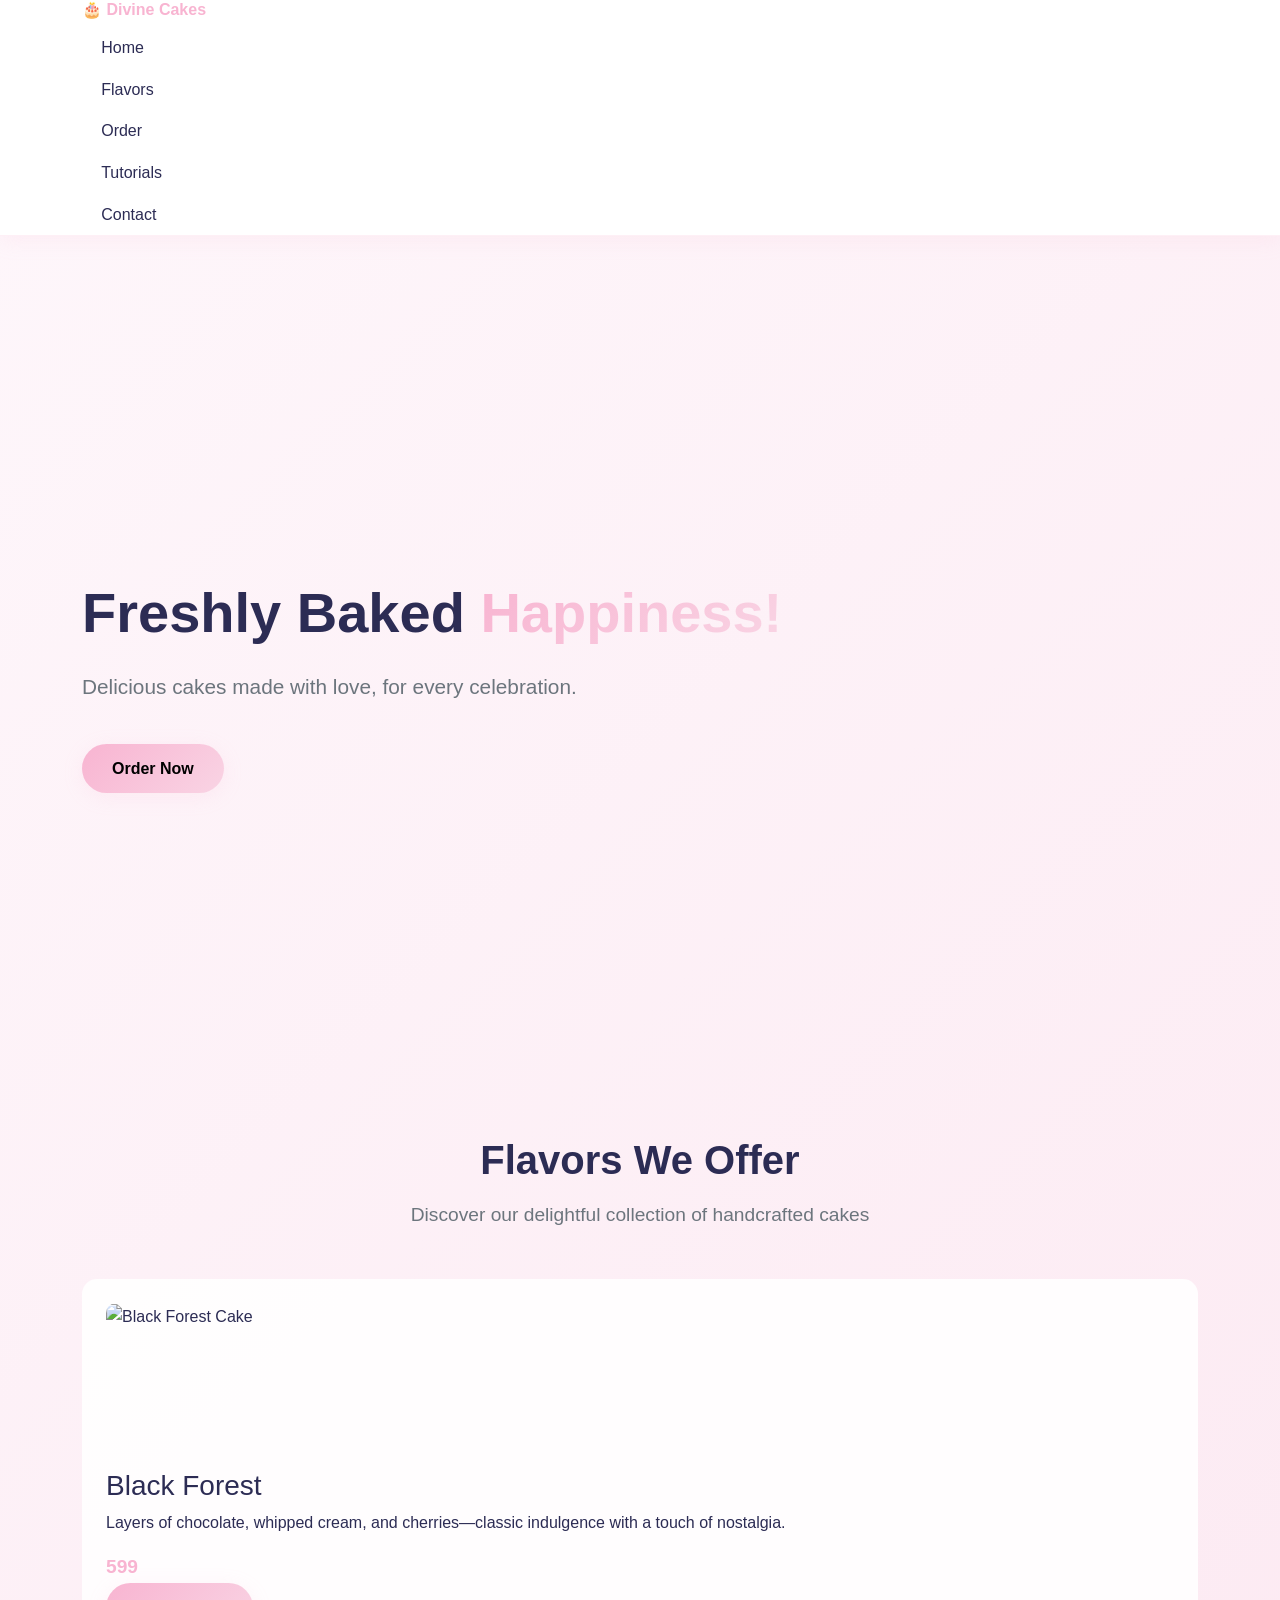
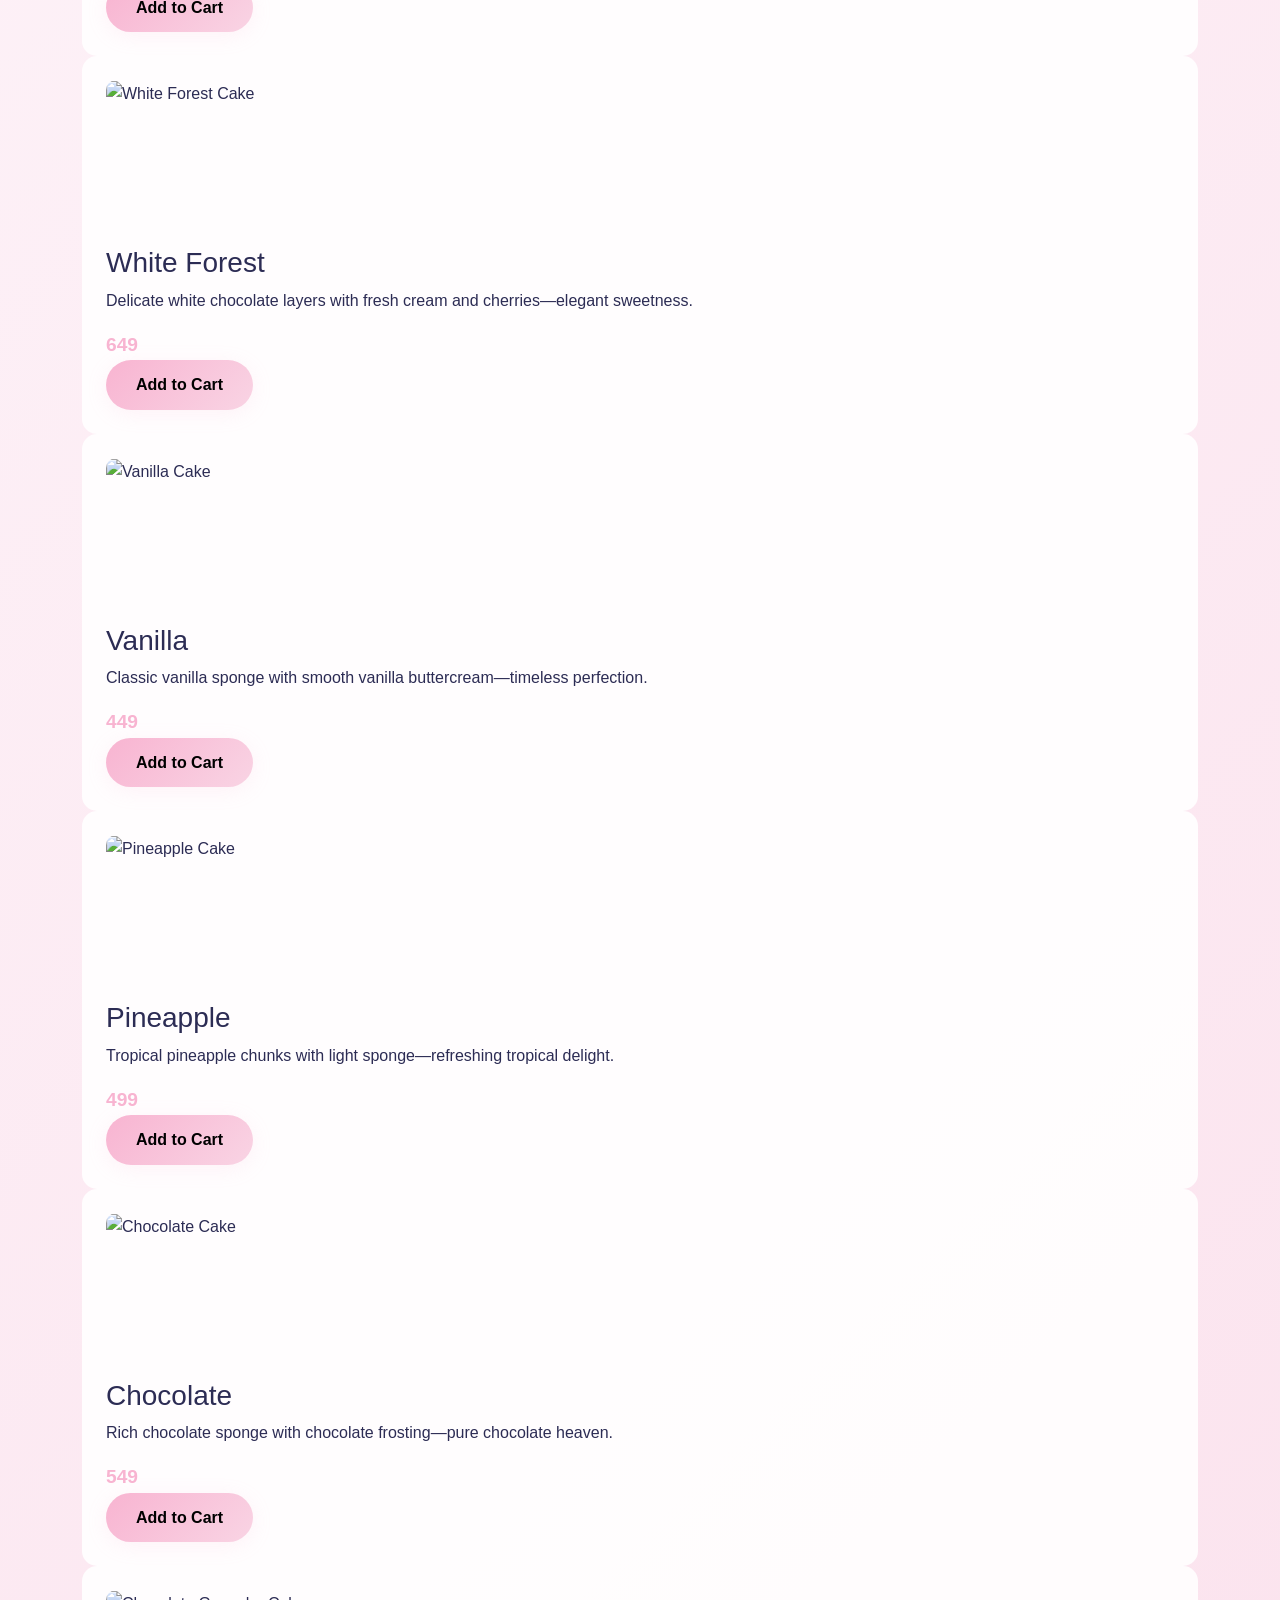
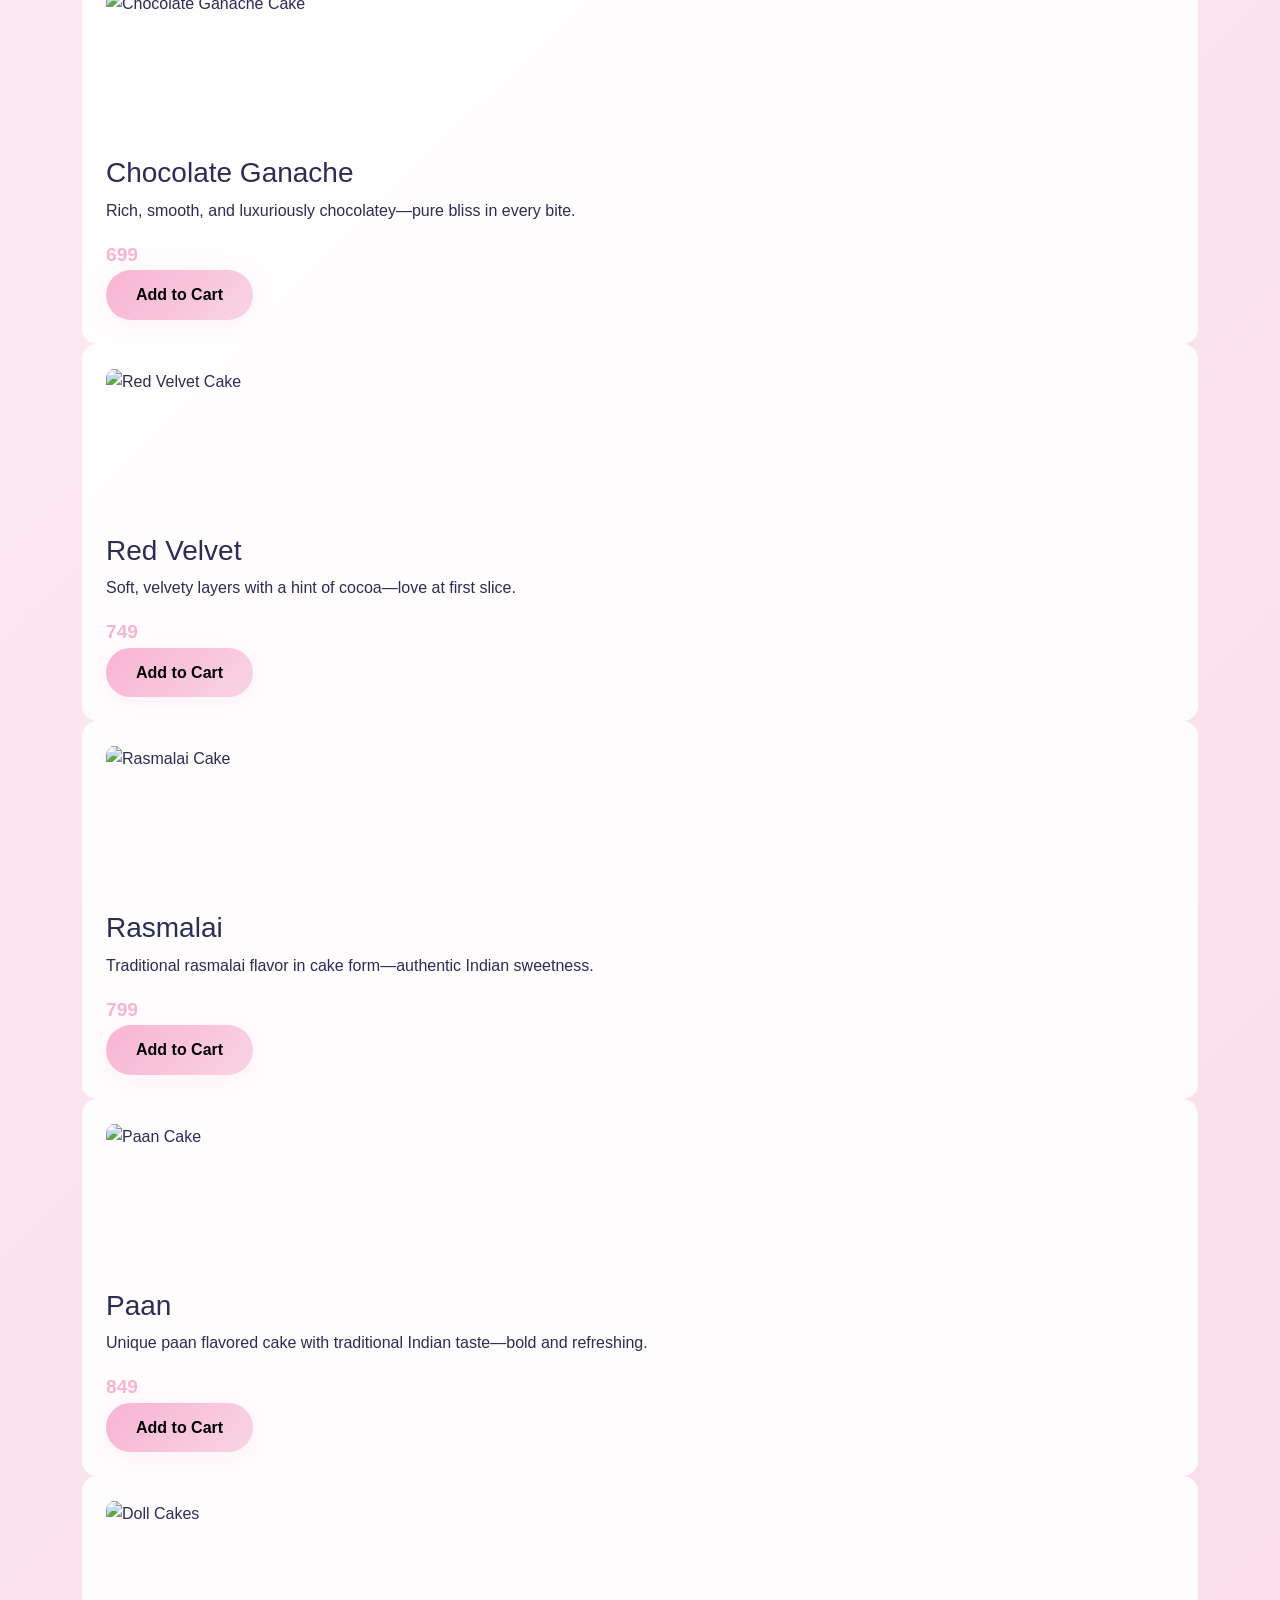
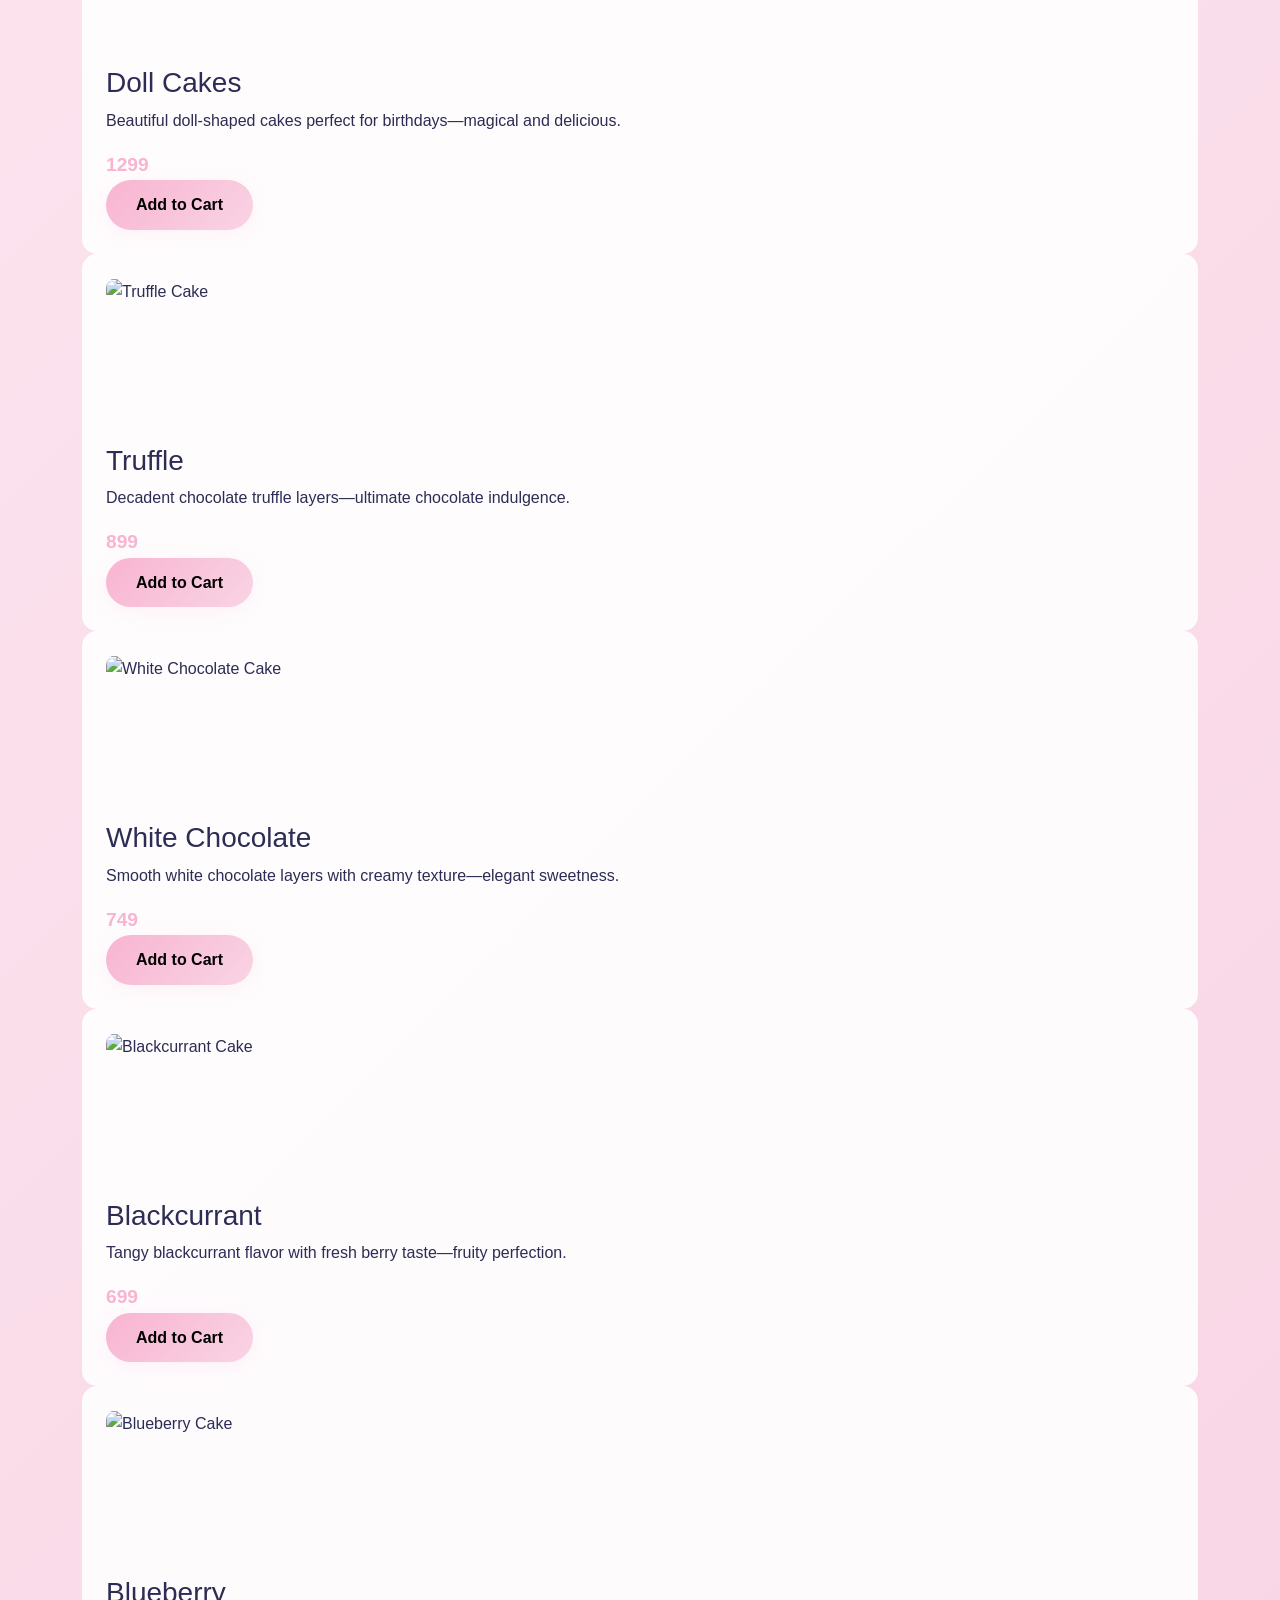
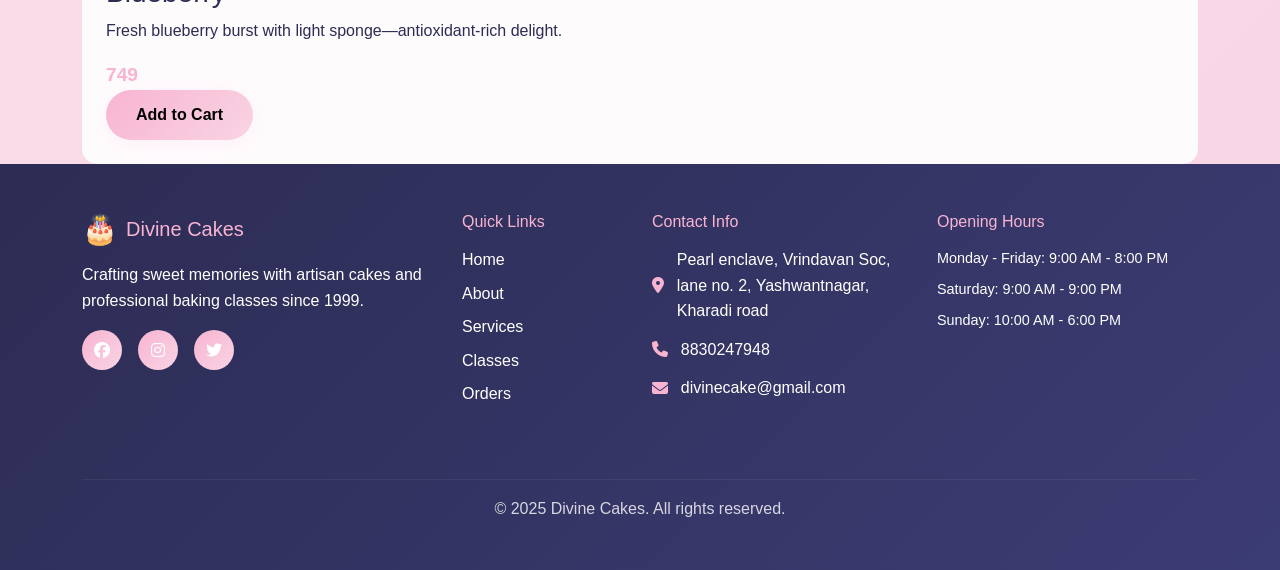
==== booking.html @ 2eee1aa5 "Update booking.html" ====
<!DOCTYPE html>
<html lang="en">
<head>
  <meta charset="UTF-8">
  <meta name="viewport" content="width=device-width, initial-scale=1.0">
   <!-- Bootstrap CSS -->
    <link href="https://cdn.jsdelivr.net/npm/bootstrap@5.3.2/dist/css/bootstrap.min.css" rel="stylesheet">
    <!-- Font Awesome -->
    <link rel="stylesheet" href="https://cdnjs.cloudflare.com/ajax/libs/font-awesome/6.4.0/css/all.min.css">
    <!-- Custom CSS -->
    <link rel="stylesheet" href="assets/css/custom.css">
  <title>Divine Cakes - Book Now</title>
  <link rel="stylesheet" href="assets/css/custom.css">
  <link rel="stylesheet2" href="assets/css/orders.css">
</head>
<body>
 

  <!-- Header -->
  <header class="glass-nav">
    <div class="container">
      <div class="nav-wrapper">
        <h1 class="navbar-brand">🎂 Divine Cakes</h1>
        <nav class="nav-menu">
          <a href="#home" class="nav-link">Home</a>
          <a href="#flavors" class="nav-link">Flavors</a>
          <a href="#order" class="nav-link">Order</a>
          <a href="#tutorials" class="nav-link">Tutorials</a>
          <a href="#contact" class="nav-link">Contact</a>
        </nav>
      </div>
    </div>
  </header>

  <!-- Hero / Banner -->
  <section id="home" class="hero-section">
    <div class="container">
      <div class="hero-content">
        <h2 class="hero-title">Freshly Baked <span class="gradient-text">Happiness!</span></h2>
        <p class="hero-subtitle">Delicious cakes made with love, for every celebration.</p>
        <div class="hero-buttons">
          <button class="btn-primary">Order Now</button>
        </div>
      </div>
    </div>
  </section>
<!-- Flavors Section -->
  <section id="flavors" class="flavors-section">
    <div class="container">
      <h2 class="section-title">Flavors We Offer</h2>
      <p class="section-subtitle">Discover our delightful collection of handcrafted cakes</p>
      
      <div class="cake-scroll-container">
        <div class="cake-carousel-wrapper">
          
          <div class="cake-item" data-cake-id="1">
            <div class="cake-image">
              <img src="https://images.unsplash.com/photo-1578985545062-69928b1d9587?w=400&h=300&fit=crop" alt="Black Forest Cake" class="cake-img">
            </div>
            <h3 class="cake-title">Black Forest</h3>
            <p class="cake-description">Layers of chocolate, whipped cream, and cherries—classic indulgence with a touch of nostalgia.</p>
            <div class="cake-price">599</div>
            <button class="btn-primary add-to-cart" data-cake-id="1">Add to Cart</button>
          </div>

          <div class="cake-item" data-cake-id="2">
            <div class="cake-image">
              <img src="https://images.unsplash.com/photo-1565958011703-44f9829ba187?w=400&h=300&fit=crop" alt="White Forest Cake" class="cake-img">
            </div>
            <h3 class="cake-title">White Forest</h3>
            <p class="cake-description">Delicate white chocolate layers with fresh cream and cherries—elegant sweetness.</p>
            <div class="cake-price">649</div>
            <button class="btn-primary add-to-cart" data-cake-id="2">Add to Cart</button>
          </div>

          <div class="cake-item" data-cake-id="3">
            <div class="cake-image">
              <img src="https://images.unsplash.com/photo-1571115764595-644a1f56a55c?w=400&h=300&fit=crop" alt="Vanilla Cake" class="cake-img">
            </div>
            <h3 class="cake-title">Vanilla</h3>
            <p class="cake-description">Classic vanilla sponge with smooth vanilla buttercream—timeless perfection.</p>
            <div class="cake-price">449</div>
            <button class="btn-primary add-to-cart" data-cake-id="3">Add to Cart</button>
          </div>

          <div class="cake-item" data-cake-id="4">
            <div class="cake-image">
              <img src="https://images.unsplash.com/photo-1464349095431-e9a21285b5f3?w=400&h=300&fit=crop" alt="Pineapple Cake" class="cake-img">
            </div>
            <h3 class="cake-title">Pineapple</h3>
            <p class="cake-description">Tropical pineapple chunks with light sponge—refreshing tropical delight.</p>
            <div class="cake-price">499</div>
            <button class="btn-primary add-to-cart" data-cake-id="4">Add to Cart</button>
          </div>

          <div class="cake-item" data-cake-id="5">
            <div class="cake-image">
              <img src="https://images.unsplash.com/photo-1606313564200-e75d5e30476c?w=400&h=300&fit=crop" alt="Chocolate Cake" class="cake-img">
            </div>
            <h3 class="cake-title">Chocolate</h3>
            <p class="cake-description">Rich chocolate sponge with chocolate frosting—pure chocolate heaven.</p>
            <div class="cake-price">549</div>
            <button class="btn-primary add-to-cart" data-cake-id="5">Add to Cart</button>
          </div>

          <div class="cake-item" data-cake-id="6">
            <div class="cake-image">
              <img src="https://images.unsplash.com/photo-1558961363-fa8fdf82db35?w=400&h=300&fit=crop" alt="Chocolate Ganache Cake" class="cake-img">
            </div>
            <h3 class="cake-title">Chocolate Ganache</h3>
            <p class="cake-description">Rich, smooth, and luxuriously chocolatey—pure bliss in every bite.</p>
            <div class="cake-price">699</div>
            <button class="btn-primary add-to-cart" data-cake-id="6">Add to Cart</button>
          </div>

          <div class="cake-item" data-cake-id="7">
            <div class="cake-image">
              <img src="https://images.unsplash.com/photo-1614707267537-b85aaf00c4b7?w=400&h=300&fit=crop" alt="Red Velvet Cake" class="cake-img">
            </div>
            <h3 class="cake-title">Red Velvet</h3>
            <p class="cake-description">Soft, velvety layers with a hint of cocoa—love at first slice.</p>
            <div class="cake-price">749</div>
            <button class="btn-primary add-to-cart" data-cake-id="7">Add to Cart</button>
          </div>

          <div class="cake-item" data-cake-id="8">
            <div class="cake-image">
              <img src="https://images.unsplash.com/photo-1631206853253-65fc5616de8a?w=400&h=300&fit=crop" alt="Rasmalai Cake" class="cake-img">
            </div>
            <h3 class="cake-title">Rasmalai</h3>
            <p class="cake-description">Traditional rasmalai flavor in cake form—authentic Indian sweetness.</p>
            <div class="cake-price">799</div>
            <button class="btn-primary add-to-cart" data-cake-id="8">Add to Cart</button>
          </div>

          <div class="cake-item" data-cake-id="9">
            <div class="cake-image">
              <img src="https://images.unsplash.com/photo-1567620905732-2d1ec7ab7445?w=400&h=300&fit=crop" alt="Paan Cake" class="cake-img">
            </div>
            <h3 class="cake-title">Paan</h3>
            <p class="cake-description">Unique paan flavored cake with traditional Indian taste—bold and refreshing.</p>
            <div class="cake-price">849</div>
            <button class="btn-primary add-to-cart" data-cake-id="9">Add to Cart</button>
          </div>

          <div class="cake-item" data-cake-id="10">
            <div class="cake-image">
              <img src="https://images.unsplash.com/photo-1621303837174-89787a7d4729?w=400&h=300&fit=crop" alt="Doll Cakes" class="cake-img">
            </div>
            <h3 class="cake-title">Doll Cakes</h3>
            <p class="cake-description">Beautiful doll-shaped cakes perfect for birthdays—magical and delicious.</p>
            <div class="cake-price">1299</div>
            <button class="btn-primary add-to-cart" data-cake-id="10">Add to Cart</button>
          </div>

          <div class="cake-item" data-cake-id="11">
            <div class="cake-image">
              <img src="https://images.unsplash.com/photo-1563729784474-d77dbb933a9e?w=400&h=300&fit=crop" alt="Truffle Cake" class="cake-img">
            </div>
            <h3 class="cake-title">Truffle</h3>
            <p class="cake-description">Decadent chocolate truffle layers—ultimate chocolate indulgence.</p>
            <div class="cake-price">899</div>
            <button class="btn-primary add-to-cart" data-cake-id="11">Add to Cart</button>
          </div>

          <div class="cake-item" data-cake-id="12">
            <div class="cake-image">
              <img src="https://images.unsplash.com/photo-1578985545062-69928b1d9587?w=400&h=300&fit=crop" alt="White Chocolate Cake" class="cake-img">
            </div>
            <h3 class="cake-title">White Chocolate</h3>
            <p class="cake-description">Smooth white chocolate layers with creamy texture—elegant sweetness.</p>
            <div class="cake-price">749</div>
            <button class="btn-primary add-to-cart" data-cake-id="12">Add to Cart</button>
          </div>

          <div class="cake-item" data-cake-id="13">
            <div class="cake-image">
              <img src="https://images.unsplash.com/photo-1557142046-c704a3adf364?w=400&h=300&fit=crop" alt="Blackcurrant Cake" class="cake-img">
            </div>
            <h3 class="cake-title">Blackcurrant</h3>
            <p class="cake-description">Tangy blackcurrant flavor with fresh berry taste—fruity perfection.</p>
            <div class="cake-price">699</div>
            <button class="btn-primary add-to-cart" data-cake-id="13">Add to Cart</button>
          </div>

          <div class="cake-item" data-cake-id="14">
            <div class="cake-image">
              <img src="https://images.unsplash.com/photo-1488477181946-6428a0291777?w=400&h=300&fit=crop" alt="Blueberry Cake" class="cake-img">
            </div>
            <h3 class="cake-title">Blueberry</h3>
            <p class="cake-description">Fresh blueberry burst with light sponge—antioxidant-rich delight.</p>
            <div class="cake-price">749</div>
            <button class="btn-primary add-to-cart" data-cake-id="14">Add to Cart</button>
          </div>

        </div>
      </div>
    </div>
  </section>


  
  <!-- Footer -->
        <footer class="footer py-5">
            <div class="container">
                <div class="row">
                    <div class="col-lg-4 col-md-6 mb-4">
                        <div class="footer-section">
                            <h5 class="footer-title">
                                <span class="brand-icon">🎂</span>
                                Divine Cakes
                            </h5>
                            <p>Crafting sweet memories with artisan cakes and professional baking classes since 1999.</p>
                            <div class="social-links">
                                <a href="#" class="social-link"><i class="fab fa-facebook"></i></a>
                                <a href="https://www.instagram.com/pratibha_divinecakes?utm_source=qr&igsh=MTYwNDN6cTF1bjdnOA==" class="social-link"><i class="fab fa-instagram"></i></a>
                                <a href="#" class="social-link"><i class="fab fa-twitter"></i></a>
                            </div>
                        </div>
                    </div>
                    <div class="col-lg-2 col-md-6 mb-4">
                        <div class="footer-section">
                            <h6 class="footer-title">Quick Links</h6>
                            <ul class="footer-links">
                                <li><a href="#home">Home</a></li>
                                <li><a href="#about">About</a></li>
                                <li><a href="#services">Services</a></li>
                                <li><a href="classes.html">Classes</a></li>
                                <li><a href="orders.html">Orders</a></li>
                            </ul>
                        </div>
                    </div>
                    <div class="col-lg-3 col-md-6 mb-4">
                        <div class="footer-section">
                            <h6 class="footer-title">Contact Info</h6>
                            <ul class="contact-info">
                                <li>
                                    <i class="fas fa-map-marker-alt"></i>
                                    <span> Pearl enclave, Vrindavan Soc, lane no. 2, Yashwantnagar, Kharadi road </span>
                                </li>
                                <li>
                                    <i class="fas fa-phone"></i>
                                    <span> 8830247948 </span>
                                </li>
                                <li>
                                    <i class="fas fa-envelope"></i>
                                    <span>divinecake@gmail.com</span>
                                </li>
                            </ul>
                        </div>
                    </div>
                    <div class="col-lg-3 col-md-6 mb-4">
                        <div class="footer-section">
                            <h6 class="footer-title">Opening Hours</h6>
                            <ul class="opening-hours">
                                <li>Monday - Friday: 9:00 AM - 8:00 PM</li>
                                <li>Saturday: 9:00 AM - 9:00 PM</li>
                                <li>Sunday: 10:00 AM - 6:00 PM</li>
                            </ul>
                        </div>
                    </div>
                </div>
                <hr class="footer-divider">
                <div class="row">
                    <div class="col-12 text-center">
                        <p class="copyright">© 2025 Divine Cakes. All rights reserved.</p>
                    </div>
                </div>
            </div>
        </footer>
    </div>
    <!-- jQuery -->
    <script src="https://code.jquery.com/jquery-3.7.1.min.js"></script>
    <!-- Bootstrap JS -->
    <script src="https://cdn.jsdelivr.net/npm/bootstrap@5.3.2/dist/js/bootstrap.bundle.min.js"></script>
    <!-- Custom JS -->
    <script src="assets/js/main.js"></script>
    <script src="assets/js/components.js"></script>

  <script src="assets/js/main.js"></script>
</body>
</html>
---- assets/css/custom.css ----
/* Aditya Creations - Custom CSS with Pastel Pink Theme */

:root {
    /* Pastel Pink Color Palette */
    --primary-pink: #f8b4d1;
    --secondary-pink: #f9d4e4;
    --accent-pink: #e8a4c7;
    --light-pink: #fef7fb;
    --dark-pink: #d194b5;
    --gold: #f4c842;
    --white: #ffffff;
    --dark: #2c2c54;
    --gray-light: #f8f9fa;
    --gray-medium: #6c757d;
    
    /* Gradients */
    --gradient-primary: linear-gradient(135deg, var(--primary-pink), var(--secondary-pink));
    --gradient-gold: linear-gradient(135deg, var(--gold), #f6d55c);
    --gradient-hero: linear-gradient(135deg, var(--light-pink), var(--secondary-pink));
    --gradient-warm: linear-gradient(135deg, var(--light-pink), var(--primary-pink));
    
    /* Shadows */
    --shadow-soft: 0 4px 20px rgba(248, 180, 209, 0.15);
    --shadow-magical: 0 15px 35px rgba(248, 180, 209, 0.3);
    --shadow-elegant: 0 8px 30px rgba(44, 44, 84, 0.1);
    
    /* Transitions */
    --transition-smooth: all 0.3s cubic-bezier(0.4, 0, 0.2, 1);
    --transition-elegant: all 0.4s cubic-bezier(0.25, 0.46, 0.45, 0.94);
}

* {
    box-sizing: border-box;
}

body {
    font-family: 'Segoe UI', Tahoma, Geneva, Verdana, sans-serif;
    background: var(--gradient-hero);
    color: var(--dark);
    line-height: 1.6;
    overflow-x: hidden;
}

/* Loading Screen Styles */
.loading-screen {
    position: fixed;
    top: 0;
    left: 0;
    width: 100%;
    height: 100%;
    background: var(--gradient-hero);
    display: flex;
    align-items: center;
    justify-content: center;
    z-index: 9999;
    transition: opacity 1s ease-out;
}

.loading-content {
    text-align: center;
    position: relative;
    z-index: 10;
}

.cake-icon {
    position: relative;
    margin-bottom: 2rem;
}

.cake-wrapper {
    width: 120px;
    height: 120px;
    margin: 0 auto;
    background: var(--gradient-primary);
    border-radius: 50%;
    display: flex;
    align-items: center;
    justify-content: center;
    font-size: 3rem;
    animation: rotateGlow 3s linear infinite;
    box-shadow: var(--shadow-magical);
}

.brand-name {
    font-size: 3rem;
    font-weight: bold;
    color: var(--primary-pink);
    margin-bottom: 0.5rem;
    animation: shimmerText 2s ease-in-out infinite;
    text-shadow: 0 2px 8px rgba(248, 180, 209, 0.3);
}

.brand-tagline {
    font-size: 1.2rem;
    color: var(--gray-medium);
    margin-bottom: 3rem;
    animation: fadeInUp 1s ease-out 0.3s both;
}

.progress-container {
    width: 300px;
    margin: 0 auto 2rem;
    animation: fadeInUp 1s ease-out 0.6s both;
}

.progress {
    height: 8px;
    background: rgba(255, 255, 255, 0.3);
    border-radius: 20px;
    overflow: hidden;
    margin-bottom: 1rem;
}

.progress-bar {
    height: 100%;
    background: var(--gradient-gold);
    border-radius: 20px;
    transition: width 0.3s ease;
    box-shadow: 0 0 20px rgba(244, 200, 66, 0.6);
    animation: shimmer 2s ease-in-out infinite;
}

.progress-text {
    text-align: center;
    color: var(--primary-pink);
    font-weight: 600;
}

.loading-text {
    display: flex;
    align-items: center;
    justify-content: center;
    gap: 0.5rem;
    color: var(--primary-pink);
    font-weight: 500;
    animation: fadeInUp 1s ease-out 0.9s both;
}

.dots {
    display: flex;
    gap: 0.3rem;
}

.dot {
    width: 8px;
    height: 8px;
    background: var(--primary-pink);
    border-radius: 50%;
    animation: bounce 1.4s ease-in-out infinite both;
}

.dot:nth-child(1) { animation-delay: -0.32s; }
.dot:nth-child(2) { animation-delay: -0.16s; }

.sparkles {
    position: absolute;
    top: 0;
    left: 0;
    width: 100%;
    height: 100%;
    pointer-events: none;
}

.sparkle {
    position: absolute;
    width: 8px;
    height: 8px;
    background: var(--gold);
    border-radius: 50%;
    animation: sparkleFloat 3s ease-in-out infinite;
}

.sparkle:nth-child(1) { top: 20%; left: 15%; animation-delay: 0s; }
.sparkle:nth-child(2) { top: 30%; right: 20%; animation-delay: 0.5s; }
.sparkle:nth-child(3) { bottom: 25%; left: 25%; animation-delay: 1s; }
.sparkle:nth-child(4) { bottom: 35%; right: 15%; animation-delay: 1.5s; }
.sparkle:nth-child(5) { top: 50%; left: 10%; animation-delay: 2s; }
.sparkle:nth-child(6) { top: 60%; right: 10%; animation-delay: 2.5s; }

/* Navigation Styles */
.glass-nav {
    background: rgba(255, 255, 255, 0.95);
    backdrop-filter: blur(20px);
    box-shadow: var(--shadow-soft);
    border-bottom: 1px solid rgba(248, 180, 209, 0.2);
}

.navbar-brand {
    display: flex;
    align-items: center;
    font-weight: bold;
    color: var(--primary-pink) !important;
    text-decoration: none;
}

.brand-icon {
    font-size: 1.8rem;
    margin-right: 0.5rem;
}

.brand-text {
    font-size: 1.4rem;
}

.nav-link {
    color: var(--dark) !important;
    font-weight: 500;
    padding: 0.5rem 1rem !important;
    margin: 0 0.2rem;
    border-radius: 25px;
    transition: var(--transition-smooth);
}

.nav-link:hover,
.nav-link.active {
    color: var(--white) !important;
    background: var(--gradient-primary);
    transform: translateY(-2px);
}

/* Hero Section */
.hero-section {
    min-height: 100vh;
    display: flex;
    align-items: center;
    position: relative;
    overflow: hidden;
}

.hero-background {
    position: absolute;
    top: 0;
    left: 0;
    width: 100%;
    height: 100%;
    background: var(--gradient-hero);
    z-index: -1;
}

.hero-title {
    font-size: 3.5rem;
    font-weight: bold;
    color: var(--dark);
    margin-bottom: 1.5rem;
    animation: fadeInUp 1s ease-out;
}

.gradient-text {
    background: var(--gradient-primary);
    -webkit-background-clip: text;
    -webkit-text-fill-color: transparent;
    background-clip: text;
}

.hero-subtitle {
    font-size: 1.3rem;
    color: var(--gray-medium);
    margin-bottom: 2.5rem;
    animation: fadeInUp 1s ease-out 0.2s both;
}

.hero-buttons {
    animation: fadeInUp 1s ease-out 0.4s both;
}

.floating-image {
    border-radius: 20px;
    box-shadow: var(--shadow-magical);
    animation: float 4s ease-in-out infinite;
}

/* Section Styles */
.section-title {
    font-size: 2.5rem;
    font-weight: bold;
    color: var(--dark);
    text-align: center;
    margin-bottom: 1rem;
}

.section-subtitle {
    font-size: 1.2rem;
    color: var(--gray-medium);
    text-align: center;
    margin-bottom: 3rem;
}

/* Glass Card Effect */
.glass-card {
    background: rgba(255, 255, 255, 0.9);
    backdrop-filter: blur(20px);
    border: 1px solid rgba(248, 180, 209, 0.2);
    border-radius: 20px;
    box-shadow: var(--shadow-soft);
    transition: var(--transition-elegant);
    overflow: hidden;
}

.glass-card:hover {
    transform: translateY(-10px);
    box-shadow: var(--shadow-magical);
}

/* Button Styles */
.btn-primary {
    background: var(--gradient-primary);
    border: none;
    border-radius: 25px;
    padding: 12px 30px;
    font-weight: 600;
    transition: var(--transition-smooth);
    box-shadow: var(--shadow-soft);
}

.btn-primary:hover {
    transform: translateY(-3px);
    box-shadow: var(--shadow-magical);
    background: var(--gradient-warm);
}

.btn-outline-primary {
    border: 2px solid var(--primary-pink);
    color: var(--primary-pink);
    background: transparent;
    border-radius: 25px;
    padding: 10px 28px;
    font-weight: 600;
    transition: var(--transition-smooth);
}

.btn-outline-primary:hover {
    background: var(--gradient-primary);
    color: var(--white);
    transform: translateY(-3px);
    box-shadow: var(--shadow-soft);
}

/* About Section */
.about-section {
    background: rgba(255, 255, 255, 0.5);
}

.stats-grid {
    display: grid;
    grid-template-columns: repeat(3, 1fr);
    gap: 2rem;
    margin-top: 2rem;
}

.stat-item {
    text-align: center;
    padding: 1.5rem;
    background: rgba(255, 255, 255, 0.7);
    border-radius: 15px;
    transition: var(--transition-smooth);
}

.stat-item:hover {
    transform: translateY(-5px);
    box-shadow: var(--shadow-soft);
}

.stat-item h4 {
    font-size: 2rem;
    font-weight: bold;
    color: var(--primary-pink);
    margin-bottom: 0.5rem;
}

/* Service Cards */
.service-card {
    padding: 2rem;
    text-align: center;
    height: 100%;
}

.service-icon {
    width: 80px;
    height: 80px;
    margin: 0 auto 1.5rem;
    background: var(--gradient-primary);
    border-radius: 50%;
    display: flex;
    align-items: center;
    justify-content: center;
    font-size: 2rem;
    color: var(--white);
}

.service-card h4 {
    color: var(--dark);
    margin-bottom: 1rem;
}

/* Feedback Section */
.feedback-section {
    background: rgba(255, 255, 255, 0.3);
}

/* Contact Section */
.contact-section {
    background: linear-gradient(135deg, #fdf2f8 0%, #fce7f3 50%, #f3e8ff 100%);
    position: relative;
}

.contact-section::before {
    content: '';
    position: absolute;
    top: 0;
    left: 0;
    right: 0;
    bottom: 0;
    background: radial-gradient(circle at 20% 20%, rgba(236, 72, 153, 0.1) 0%, transparent 50%),
                radial-gradient(circle at 80% 80%, rgba(168, 85, 247, 0.1) 0%, transparent 50%);
    pointer-events: none;
}

.contact-form-container {
    backdrop-filter: blur(10px);
    background: rgba(255, 255, 255, 0.9);
    border: 1px solid rgba(255, 255, 255, 0.3);
    box-shadow: 0 20px 40px rgba(236, 72, 153, 0.1);
    transition: all 0.4s ease;
    animation: fadeInUp 0.8s ease-out;
}

.contact-form-container:hover {
    transform: translateY(-5px);
    box-shadow: 0 30px 60px rgba(236, 72, 153, 0.15);
}

.contact-form .form-label {
    font-weight: 600;
    color: var(--primary-dark);
    margin-bottom: 0.5rem;
}

.contact-form .form-control,
.contact-form .form-select {
    border: 2px solid rgba(236, 72, 153, 0.2);
    border-radius: 12px;
    padding: 0.75rem 1rem;
    transition: all 0.3s ease;
    background: rgba(255, 255, 255, 0.8);
}

.contact-form .form-control:focus,
.contact-form .form-select:focus {
    border-color: var(--primary-pink);
    box-shadow: 0 0 0 0.25rem rgba(236, 72, 153, 0.25);
    background: rgba(255, 255, 255, 1);
    transform: translateY(-2px);
}

.contact-form .form-control.is-valid,
.contact-form .form-select.is-valid {
    border-color: #28a745;
    background-image: none;
}

.contact-form .form-control.is-invalid,
.contact-form .form-select.is-invalid {
    border-color: #dc3545;
    background-image: none;
}

.contact-form .form-check-input {
    border: 2px solid rgba(236, 72, 153, 0.3);
    border-radius: 6px;
}

.contact-form .form-check-input:checked {
    background-color: var(--primary-pink);
    border-color: var(--primary-pink);
}

.contact-form .btn-primary {
    background: linear-gradient(135deg, var(--primary-pink) 0%, var(--secondary-pink) 100%);
    border: none;
    border-radius: 25px;
    padding: 0.75rem 2rem;
    font-weight: 600;
    text-transform: uppercase;
    letter-spacing: 1px;
    transition: all 0.3s ease;
    position: relative;
    overflow: hidden;
}

.contact-form .btn-primary::before {
    content: '';
    position: absolute;
    top: 0;
    left: -100%;
    width: 100%;
    height: 100%;
    background: linear-gradient(90deg, transparent, rgba(255, 255, 255, 0.3), transparent);
    transition: left 0.5s ease;
}

.contact-form .btn-primary:hover::before {
    left: 100%;
}

.contact-form .btn-primary:hover {
    transform: translateY(-3px);
    box-shadow: 0 15px 30px rgba(236, 72, 153, 0.4);
}

.contact-form textarea {
    resize: vertical;
    min-height: 120px;
}

/* Form animations */
@keyframes fadeInUp {
    from {
        opacity: 0;
        transform: translateY(30px);
    }
    to {
        opacity: 1;
        transform: translateY(0);
    }
}

.feedback-card {
    padding: 3rem 2rem;
    margin: 0 1rem;
}

.stars {
    color: var(--gold);
    margin-bottom: 1.5rem;
    font-size: 1.2rem;
}

.feedback-card p {
    font-style: italic;
    font-size: 1.1rem;
    margin-bottom: 2rem;
    color: var(--dark);
}

.customer-info h5 {
    color: var(--primary-pink);
    margin-bottom: 0.3rem;
}

.customer-info span {
    color: var(--gray-medium);
    font-size: 0.9rem;
}


/* Classes Page */
.classes-hero,
.orders-hero {
    padding: 150px 0 100px;
    background: var(--gradient-hero);
    text-align: center;
}

.class-card {
    height: 100%;
    overflow: hidden;
}

.class-image {
    height: 200px;
    overflow: hidden;
}

.class-image img {
    width: 100%;
    height: 100%;
    object-fit: cover;
    transition: var(--transition-smooth);
}

.class-card:hover .class-image img {
    transform: scale(1.1);
}

.class-info {
    padding: 1.5rem;
}

.class-description {
    color: var(--gray-medium);
    margin-bottom: 1.5rem;
}

.class-details {
    margin-bottom: 1.5rem;
}

.detail-item {
    display: flex;
    align-items: center;
    margin-bottom: 0.5rem;
    color: var(--gray-medium);
    font-size: 0.9rem;
}

.detail-item i {
    color: var(--primary-pink);
    margin-right: 0.5rem;
    width: 16px;
}

/* Orders Page */
.cake-menu-item {
    margin-bottom: 2rem;
}

.cake-item {
    background: rgba(255, 255, 255, 0.9);
    border-radius: 15px;
    padding: 1.5rem;
    transition: var(--transition-smooth);
    height: 100%;
}

.cake-item:hover {
    transform: translateY(-5px);
    box-shadow: var(--shadow-soft);
}

.cake-image {
    height: 150px;
    overflow: hidden;
    border-radius: 10px;
    margin-bottom: 1rem;
}

.cake-image img {
    width: 100%;
    height: 100%;
    object-fit: cover;
}

.cake-price {
    color: var(--primary-pink);
    font-weight: bold;
    font-size: 1.2rem;
}

/* Cart Styles */
.cart-section {
    padding: 1.5rem;
    position: sticky;
    top: 100px;
}

.cart-title {
    color: var(--dark);
    margin-bottom: 1rem;
    display: flex;
    align-items: center;
    justify-content: space-between;
}

.cart-item {
    display: flex;
    align-items: center;
    padding: 1rem 0;
    border-bottom: 1px solid rgba(248, 180, 209, 0.2);
}

.cart-item-image {
    width: 60px;
    height: 60px;
    border-radius: 8px;
    margin-right: 1rem;
    object-fit: cover;
}

.cart-item-info {
    flex: 1;
}

.cart-item-name {
    font-weight: 600;
    color: var(--dark);
    margin-bottom: 0.2rem;
}

.cart-item-price {
    color: var(--primary-pink);
    font-weight: bold;
}

.quantity-controls {
    display: flex;
    align-items: center;
    gap: 0.5rem;
    margin-top: 0.5rem;
}

.quantity-btn {
    width: 30px;
    height: 30px;
    border: 1px solid var(--primary-pink);
    background: transparent;
    color: var(--primary-pink);
    border-radius: 50%;
    display: flex;
    align-items: center;
    justify-content: center;
    cursor: pointer;
    transition: var(--transition-smooth);
}

.quantity-btn:hover {
    background: var(--primary-pink);
    color: var(--white);
}

.cart-total {
    margin-top: 1rem;
    padding-top: 1rem;
    border-top: 2px solid rgba(248, 180, 209, 0.3);
}

.total-row {
    display: flex;
    justify-content: space-between;
    margin-bottom: 0.5rem;
}

.total-final {
    font-size: 1.2rem;
    padding-top: 0.5rem;
    border-top: 1px solid rgba(248, 180, 209, 0.3);
}

/* Footer */
.footer {
    background: linear-gradient(135deg, var(--dark), #3c3c74);
    color: var(--white);
}

.footer-title {
    color: var(--primary-pink);
    margin-bottom: 1rem;
    display: flex;
    align-items: center;
}

.footer-links {
    list-style: none;
    padding: 0;
}

.footer-links li {
    margin-bottom: 0.5rem;
}

.footer-links a {
    color: var(--white);
    text-decoration: none;
    transition: var(--transition-smooth);
}

.footer-links a:hover {
    color: var(--primary-pink);
}

.contact-info {
    list-style: none;
    padding: 0;
}

.contact-info li {
    display: flex;
    align-items: center;
    margin-bottom: 0.8rem;
}

.contact-info i {
    color: var(--primary-pink);
    margin-right: 0.8rem;
    width: 16px;
}

.opening-hours {
    list-style: none;
    padding: 0;
}

.opening-hours li {
    margin-bottom: 0.5rem;
    font-size: 0.9rem;
}

.social-links {
    display: flex;
    gap: 1rem;
    margin-top: 1rem;
}

.social-link {
    width: 40px;
    height: 40px;
    background: var(--gradient-primary);
    border-radius: 50%;
    display: flex;
    align-items: center;
    justify-content: center;
    color: var(--white);
    text-decoration: none;
    transition: var(--transition-smooth);
}

.social-link:hover {
    transform: translateY(-3px);
    box-shadow: var(--shadow-soft);
    color: var(--white);
}

.footer-divider {
    border-color: rgba(248, 180, 209, 0.3);
    margin: 2rem 0 1rem;
}

.copyright {
    color: rgba(255, 255, 255, 0.8);
    margin: 0;
}

/* Animations */
@keyframes fadeInUp {
    from {
        opacity: 0;
        transform: translateY(30px);
    }
    to {
        opacity: 1;
        transform: translateY(0);
    }
}

@keyframes float {
    0%, 100% {
        transform: translateY(0);
    }
    50% {
        transform: translateY(-20px);
    }
}

@keyframes rotateGlow {
    0% {
        transform: rotate(0deg);
        box-shadow: var(--shadow-magical);
    }
    50% {
        transform: rotate(180deg);
        box-shadow: 0 0 40px rgba(248, 180, 209, 0.8);
    }
    100% {
        transform: rotate(360deg);
        box-shadow: var(--shadow-magical);
    }
}

@keyframes shimmerText {
    0% {
        text-shadow: 0 2px 8px rgba(248, 180, 209, 0.3);
    }
    50% {
        text-shadow: 0 2px 20px rgba(248, 180, 209, 0.6);
    }
    100% {
        text-shadow: 0 2px 8px rgba(248, 180, 209, 0.3);
    }
}

@keyframes shimmer {
    0% {
        background-position: -200% center;
    }
    100% {
        background-position: 200% center;
    }
}

@keyframes bounce {
    0%, 80%, 100% {
        transform: scale(0);
    }
    40% {
        transform: scale(1);
    }
}

@keyframes sparkleFloat {
    0%, 100% {
        transform: translateY(0) scale(1);
        opacity: 1;
    }
    50% {
        transform: translateY(-20px) scale(1.2);
        opacity: 0.8;
    }
}
/* Success Modal Styles */
.success-icon {
    width: 80px;
    height: 80px;
    margin: 0 auto;
    background: var(--gradient-primary);
    border-radius: 50%;
    display: flex;
    align-items: center;
    justify-content: center;
    font-size: 2.5rem;
    color: var(--white);
    animation: successPulse 1s ease-in-out;
}

.success-icon i {
    animation: successBounce 0.6s ease-out 0.3s both;
}

@keyframes successPulse {
    0% {
        transform: scale(0.8);
        opacity: 0;
    }
    50% {
        transform: scale(1.1);
    }
    100% {
        transform: scale(1);
        opacity: 1;
    }
}

@keyframes successBounce {
    0% {
        transform: scale(0);
    }
    50% {
        transform: scale(1.2);
    }
    100% {
        transform: scale(1);
    }
}

/* Responsive Design */
@media (max-width: 768px) {
    .hero-title {
        font-size: 2.5rem;
    }
    
    .hero-subtitle {
        font-size: 1.1rem;
    }
    
    .stats-grid {
        grid-template-columns: 1fr;
        gap: 1rem;
    }
    
    .progress-container {
        width: 250px;
    }
    
    .brand-name {
        font-size: 2rem;
    }
    
    .cart-section {
        position: static;
        margin-top: 2rem;
    }
}

@media (max-width: 576px) {
    .hero-title {
        font-size: 2rem;
    }
    
    .section-title {
        font-size: 2rem;
    }
    
    .hero-buttons .btn {
        width: 100%;
        margin-bottom: 1rem;
    }
}
---- assets/css/custom.css ----
/* Aditya Creations - Custom CSS with Pastel Pink Theme */

:root {
    /* Pastel Pink Color Palette */
    --primary-pink: #f8b4d1;
    --secondary-pink: #f9d4e4;
    --accent-pink: #e8a4c7;
    --light-pink: #fef7fb;
    --dark-pink: #d194b5;
    --gold: #f4c842;
    --white: #ffffff;
    --dark: #2c2c54;
    --gray-light: #f8f9fa;
    --gray-medium: #6c757d;
    
    /* Gradients */
    --gradient-primary: linear-gradient(135deg, var(--primary-pink), var(--secondary-pink));
    --gradient-gold: linear-gradient(135deg, var(--gold), #f6d55c);
    --gradient-hero: linear-gradient(135deg, var(--light-pink), var(--secondary-pink));
    --gradient-warm: linear-gradient(135deg, var(--light-pink), var(--primary-pink));
    
    /* Shadows */
    --shadow-soft: 0 4px 20px rgba(248, 180, 209, 0.15);
    --shadow-magical: 0 15px 35px rgba(248, 180, 209, 0.3);
    --shadow-elegant: 0 8px 30px rgba(44, 44, 84, 0.1);
    
    /* Transitions */
    --transition-smooth: all 0.3s cubic-bezier(0.4, 0, 0.2, 1);
    --transition-elegant: all 0.4s cubic-bezier(0.25, 0.46, 0.45, 0.94);
}

* {
    box-sizing: border-box;
}

body {
    font-family: 'Segoe UI', Tahoma, Geneva, Verdana, sans-serif;
    background: var(--gradient-hero);
    color: var(--dark);
    line-height: 1.6;
    overflow-x: hidden;
}

/* Loading Screen Styles */
.loading-screen {
    position: fixed;
    top: 0;
    left: 0;
    width: 100%;
    height: 100%;
    background: var(--gradient-hero);
    display: flex;
    align-items: center;
    justify-content: center;
    z-index: 9999;
    transition: opacity 1s ease-out;
}

.loading-content {
    text-align: center;
    position: relative;
    z-index: 10;
}

.cake-icon {
    position: relative;
    margin-bottom: 2rem;
}

.cake-wrapper {
    width: 120px;
    height: 120px;
    margin: 0 auto;
    background: var(--gradient-primary);
    border-radius: 50%;
    display: flex;
    align-items: center;
    justify-content: center;
    font-size: 3rem;
    animation: rotateGlow 3s linear infinite;
    box-shadow: var(--shadow-magical);
}

.brand-name {
    font-size: 3rem;
    font-weight: bold;
    color: var(--primary-pink);
    margin-bottom: 0.5rem;
    animation: shimmerText 2s ease-in-out infinite;
    text-shadow: 0 2px 8px rgba(248, 180, 209, 0.3);
}

.brand-tagline {
    font-size: 1.2rem;
    color: var(--gray-medium);
    margin-bottom: 3rem;
    animation: fadeInUp 1s ease-out 0.3s both;
}

.progress-container {
    width: 300px;
    margin: 0 auto 2rem;
    animation: fadeInUp 1s ease-out 0.6s both;
}

.progress {
    height: 8px;
    background: rgba(255, 255, 255, 0.3);
    border-radius: 20px;
    overflow: hidden;
    margin-bottom: 1rem;
}

.progress-bar {
    height: 100%;
    background: var(--gradient-gold);
    border-radius: 20px;
    transition: width 0.3s ease;
    box-shadow: 0 0 20px rgba(244, 200, 66, 0.6);
    animation: shimmer 2s ease-in-out infinite;
}

.progress-text {
    text-align: center;
    color: var(--primary-pink);
    font-weight: 600;
}

.loading-text {
    display: flex;
    align-items: center;
    justify-content: center;
    gap: 0.5rem;
    color: var(--primary-pink);
    font-weight: 500;
    animation: fadeInUp 1s ease-out 0.9s both;
}

.dots {
    display: flex;
    gap: 0.3rem;
}

.dot {
    width: 8px;
    height: 8px;
    background: var(--primary-pink);
    border-radius: 50%;
    animation: bounce 1.4s ease-in-out infinite both;
}

.dot:nth-child(1) { animation-delay: -0.32s; }
.dot:nth-child(2) { animation-delay: -0.16s; }

.sparkles {
    position: absolute;
    top: 0;
    left: 0;
    width: 100%;
    height: 100%;
    pointer-events: none;
}

.sparkle {
    position: absolute;
    width: 8px;
    height: 8px;
    background: var(--gold);
    border-radius: 50%;
    animation: sparkleFloat 3s ease-in-out infinite;
}

.sparkle:nth-child(1) { top: 20%; left: 15%; animation-delay: 0s; }
.sparkle:nth-child(2) { top: 30%; right: 20%; animation-delay: 0.5s; }
.sparkle:nth-child(3) { bottom: 25%; left: 25%; animation-delay: 1s; }
.sparkle:nth-child(4) { bottom: 35%; right: 15%; animation-delay: 1.5s; }
.sparkle:nth-child(5) { top: 50%; left: 10%; animation-delay: 2s; }
.sparkle:nth-child(6) { top: 60%; right: 10%; animation-delay: 2.5s; }

/* Navigation Styles */
.glass-nav {
    background: rgba(255, 255, 255, 0.95);
    backdrop-filter: blur(20px);
    box-shadow: var(--shadow-soft);
    border-bottom: 1px solid rgba(248, 180, 209, 0.2);
}

.navbar-brand {
    display: flex;
    align-items: center;
    font-weight: bold;
    color: var(--primary-pink) !important;
    text-decoration: none;
}

.brand-icon {
    font-size: 1.8rem;
    margin-right: 0.5rem;
}

.brand-text {
    font-size: 1.4rem;
}

.nav-link {
    color: var(--dark) !important;
    font-weight: 500;
    padding: 0.5rem 1rem !important;
    margin: 0 0.2rem;
    border-radius: 25px;
    transition: var(--transition-smooth);
}

.nav-link:hover,
.nav-link.active {
    color: var(--white) !important;
    background: var(--gradient-primary);
    transform: translateY(-2px);
}

/* Hero Section */
.hero-section {
    min-height: 100vh;
    display: flex;
    align-items: center;
    position: relative;
    overflow: hidden;
}

.hero-background {
    position: absolute;
    top: 0;
    left: 0;
    width: 100%;
    height: 100%;
    background: var(--gradient-hero);
    z-index: -1;
}

.hero-title {
    font-size: 3.5rem;
    font-weight: bold;
    color: var(--dark);
    margin-bottom: 1.5rem;
    animation: fadeInUp 1s ease-out;
}

.gradient-text {
    background: var(--gradient-primary);
    -webkit-background-clip: text;
    -webkit-text-fill-color: transparent;
    background-clip: text;
}

.hero-subtitle {
    font-size: 1.3rem;
    color: var(--gray-medium);
    margin-bottom: 2.5rem;
    animation: fadeInUp 1s ease-out 0.2s both;
}

.hero-buttons {
    animation: fadeInUp 1s ease-out 0.4s both;
}

.floating-image {
    border-radius: 20px;
    box-shadow: var(--shadow-magical);
    animation: float 4s ease-in-out infinite;
}

/* Section Styles */
.section-title {
    font-size: 2.5rem;
    font-weight: bold;
    color: var(--dark);
    text-align: center;
    margin-bottom: 1rem;
}

.section-subtitle {
    font-size: 1.2rem;
    color: var(--gray-medium);
    text-align: center;
    margin-bottom: 3rem;
}

/* Glass Card Effect */
.glass-card {
    background: rgba(255, 255, 255, 0.9);
    backdrop-filter: blur(20px);
    border: 1px solid rgba(248, 180, 209, 0.2);
    border-radius: 20px;
    box-shadow: var(--shadow-soft);
    transition: var(--transition-elegant);
    overflow: hidden;
}

.glass-card:hover {
    transform: translateY(-10px);
    box-shadow: var(--shadow-magical);
}

/* Button Styles */
.btn-primary {
    background: var(--gradient-primary);
    border: none;
    border-radius: 25px;
    padding: 12px 30px;
    font-weight: 600;
    transition: var(--transition-smooth);
    box-shadow: var(--shadow-soft);
}

.btn-primary:hover {
    transform: translateY(-3px);
    box-shadow: var(--shadow-magical);
    background: var(--gradient-warm);
}

.btn-outline-primary {
    border: 2px solid var(--primary-pink);
    color: var(--primary-pink);
    background: transparent;
    border-radius: 25px;
    padding: 10px 28px;
    font-weight: 600;
    transition: var(--transition-smooth);
}

.btn-outline-primary:hover {
    background: var(--gradient-primary);
    color: var(--white);
    transform: translateY(-3px);
    box-shadow: var(--shadow-soft);
}

/* About Section */
.about-section {
    background: rgba(255, 255, 255, 0.5);
}

.stats-grid {
    display: grid;
    grid-template-columns: repeat(3, 1fr);
    gap: 2rem;
    margin-top: 2rem;
}

.stat-item {
    text-align: center;
    padding: 1.5rem;
    background: rgba(255, 255, 255, 0.7);
    border-radius: 15px;
    transition: var(--transition-smooth);
}

.stat-item:hover {
    transform: translateY(-5px);
    box-shadow: var(--shadow-soft);
}

.stat-item h4 {
    font-size: 2rem;
    font-weight: bold;
    color: var(--primary-pink);
    margin-bottom: 0.5rem;
}

/* Service Cards */
.service-card {
    padding: 2rem;
    text-align: center;
    height: 100%;
}

.service-icon {
    width: 80px;
    height: 80px;
    margin: 0 auto 1.5rem;
    background: var(--gradient-primary);
    border-radius: 50%;
    display: flex;
    align-items: center;
    justify-content: center;
    font-size: 2rem;
    color: var(--white);
}

.service-card h4 {
    color: var(--dark);
    margin-bottom: 1rem;
}

/* Feedback Section */
.feedback-section {
    background: rgba(255, 255, 255, 0.3);
}

/* Contact Section */
.contact-section {
    background: linear-gradient(135deg, #fdf2f8 0%, #fce7f3 50%, #f3e8ff 100%);
    position: relative;
}

.contact-section::before {
    content: '';
    position: absolute;
    top: 0;
    left: 0;
    right: 0;
    bottom: 0;
    background: radial-gradient(circle at 20% 20%, rgba(236, 72, 153, 0.1) 0%, transparent 50%),
                radial-gradient(circle at 80% 80%, rgba(168, 85, 247, 0.1) 0%, transparent 50%);
    pointer-events: none;
}

.contact-form-container {
    backdrop-filter: blur(10px);
    background: rgba(255, 255, 255, 0.9);
    border: 1px solid rgba(255, 255, 255, 0.3);
    box-shadow: 0 20px 40px rgba(236, 72, 153, 0.1);
    transition: all 0.4s ease;
    animation: fadeInUp 0.8s ease-out;
}

.contact-form-container:hover {
    transform: translateY(-5px);
    box-shadow: 0 30px 60px rgba(236, 72, 153, 0.15);
}

.contact-form .form-label {
    font-weight: 600;
    color: var(--primary-dark);
    margin-bottom: 0.5rem;
}

.contact-form .form-control,
.contact-form .form-select {
    border: 2px solid rgba(236, 72, 153, 0.2);
    border-radius: 12px;
    padding: 0.75rem 1rem;
    transition: all 0.3s ease;
    background: rgba(255, 255, 255, 0.8);
}

.contact-form .form-control:focus,
.contact-form .form-select:focus {
    border-color: var(--primary-pink);
    box-shadow: 0 0 0 0.25rem rgba(236, 72, 153, 0.25);
    background: rgba(255, 255, 255, 1);
    transform: translateY(-2px);
}

.contact-form .form-control.is-valid,
.contact-form .form-select.is-valid {
    border-color: #28a745;
    background-image: none;
}

.contact-form .form-control.is-invalid,
.contact-form .form-select.is-invalid {
    border-color: #dc3545;
    background-image: none;
}

.contact-form .form-check-input {
    border: 2px solid rgba(236, 72, 153, 0.3);
    border-radius: 6px;
}

.contact-form .form-check-input:checked {
    background-color: var(--primary-pink);
    border-color: var(--primary-pink);
}

.contact-form .btn-primary {
    background: linear-gradient(135deg, var(--primary-pink) 0%, var(--secondary-pink) 100%);
    border: none;
    border-radius: 25px;
    padding: 0.75rem 2rem;
    font-weight: 600;
    text-transform: uppercase;
    letter-spacing: 1px;
    transition: all 0.3s ease;
    position: relative;
    overflow: hidden;
}

.contact-form .btn-primary::before {
    content: '';
    position: absolute;
    top: 0;
    left: -100%;
    width: 100%;
    height: 100%;
    background: linear-gradient(90deg, transparent, rgba(255, 255, 255, 0.3), transparent);
    transition: left 0.5s ease;
}

.contact-form .btn-primary:hover::before {
    left: 100%;
}

.contact-form .btn-primary:hover {
    transform: translateY(-3px);
    box-shadow: 0 15px 30px rgba(236, 72, 153, 0.4);
}

.contact-form textarea {
    resize: vertical;
    min-height: 120px;
}

/* Form animations */
@keyframes fadeInUp {
    from {
        opacity: 0;
        transform: translateY(30px);
    }
    to {
        opacity: 1;
        transform: translateY(0);
    }
}

.feedback-card {
    padding: 3rem 2rem;
    margin: 0 1rem;
}

.stars {
    color: var(--gold);
    margin-bottom: 1.5rem;
    font-size: 1.2rem;
}

.feedback-card p {
    font-style: italic;
    font-size: 1.1rem;
    margin-bottom: 2rem;
    color: var(--dark);
}

.customer-info h5 {
    color: var(--primary-pink);
    margin-bottom: 0.3rem;
}

.customer-info span {
    color: var(--gray-medium);
    font-size: 0.9rem;
}


/* Classes Page */
.classes-hero,
.orders-hero {
    padding: 150px 0 100px;
    background: var(--gradient-hero);
    text-align: center;
}

.class-card {
    height: 100%;
    overflow: hidden;
}

.class-image {
    height: 200px;
    overflow: hidden;
}

.class-image img {
    width: 100%;
    height: 100%;
    object-fit: cover;
    transition: var(--transition-smooth);
}

.class-card:hover .class-image img {
    transform: scale(1.1);
}

.class-info {
    padding: 1.5rem;
}

.class-description {
    color: var(--gray-medium);
    margin-bottom: 1.5rem;
}

.class-details {
    margin-bottom: 1.5rem;
}

.detail-item {
    display: flex;
    align-items: center;
    margin-bottom: 0.5rem;
    color: var(--gray-medium);
    font-size: 0.9rem;
}

.detail-item i {
    color: var(--primary-pink);
    margin-right: 0.5rem;
    width: 16px;
}

/* Orders Page */
.cake-menu-item {
    margin-bottom: 2rem;
}

.cake-item {
    background: rgba(255, 255, 255, 0.9);
    border-radius: 15px;
    padding: 1.5rem;
    transition: var(--transition-smooth);
    height: 100%;
}

.cake-item:hover {
    transform: translateY(-5px);
    box-shadow: var(--shadow-soft);
}

.cake-image {
    height: 150px;
    overflow: hidden;
    border-radius: 10px;
    margin-bottom: 1rem;
}

.cake-image img {
    width: 100%;
    height: 100%;
    object-fit: cover;
}

.cake-price {
    color: var(--primary-pink);
    font-weight: bold;
    font-size: 1.2rem;
}

/* Cart Styles */
.cart-section {
    padding: 1.5rem;
    position: sticky;
    top: 100px;
}

.cart-title {
    color: var(--dark);
    margin-bottom: 1rem;
    display: flex;
    align-items: center;
    justify-content: space-between;
}

.cart-item {
    display: flex;
    align-items: center;
    padding: 1rem 0;
    border-bottom: 1px solid rgba(248, 180, 209, 0.2);
}

.cart-item-image {
    width: 60px;
    height: 60px;
    border-radius: 8px;
    margin-right: 1rem;
    object-fit: cover;
}

.cart-item-info {
    flex: 1;
}

.cart-item-name {
    font-weight: 600;
    color: var(--dark);
    margin-bottom: 0.2rem;
}

.cart-item-price {
    color: var(--primary-pink);
    font-weight: bold;
}

.quantity-controls {
    display: flex;
    align-items: center;
    gap: 0.5rem;
    margin-top: 0.5rem;
}

.quantity-btn {
    width: 30px;
    height: 30px;
    border: 1px solid var(--primary-pink);
    background: transparent;
    color: var(--primary-pink);
    border-radius: 50%;
    display: flex;
    align-items: center;
    justify-content: center;
    cursor: pointer;
    transition: var(--transition-smooth);
}

.quantity-btn:hover {
    background: var(--primary-pink);
    color: var(--white);
}

.cart-total {
    margin-top: 1rem;
    padding-top: 1rem;
    border-top: 2px solid rgba(248, 180, 209, 0.3);
}

.total-row {
    display: flex;
    justify-content: space-between;
    margin-bottom: 0.5rem;
}

.total-final {
    font-size: 1.2rem;
    padding-top: 0.5rem;
    border-top: 1px solid rgba(248, 180, 209, 0.3);
}

/* Footer */
.footer {
    background: linear-gradient(135deg, var(--dark), #3c3c74);
    color: var(--white);
}

.footer-title {
    color: var(--primary-pink);
    margin-bottom: 1rem;
    display: flex;
    align-items: center;
}

.footer-links {
    list-style: none;
    padding: 0;
}

.footer-links li {
    margin-bottom: 0.5rem;
}

.footer-links a {
    color: var(--white);
    text-decoration: none;
    transition: var(--transition-smooth);
}

.footer-links a:hover {
    color: var(--primary-pink);
}

.contact-info {
    list-style: none;
    padding: 0;
}

.contact-info li {
    display: flex;
    align-items: center;
    margin-bottom: 0.8rem;
}

.contact-info i {
    color: var(--primary-pink);
    margin-right: 0.8rem;
    width: 16px;
}

.opening-hours {
    list-style: none;
    padding: 0;
}

.opening-hours li {
    margin-bottom: 0.5rem;
    font-size: 0.9rem;
}

.social-links {
    display: flex;
    gap: 1rem;
    margin-top: 1rem;
}

.social-link {
    width: 40px;
    height: 40px;
    background: var(--gradient-primary);
    border-radius: 50%;
    display: flex;
    align-items: center;
    justify-content: center;
    color: var(--white);
    text-decoration: none;
    transition: var(--transition-smooth);
}

.social-link:hover {
    transform: translateY(-3px);
    box-shadow: var(--shadow-soft);
    color: var(--white);
}

.footer-divider {
    border-color: rgba(248, 180, 209, 0.3);
    margin: 2rem 0 1rem;
}

.copyright {
    color: rgba(255, 255, 255, 0.8);
    margin: 0;
}

/* Animations */
@keyframes fadeInUp {
    from {
        opacity: 0;
        transform: translateY(30px);
    }
    to {
        opacity: 1;
        transform: translateY(0);
    }
}

@keyframes float {
    0%, 100% {
        transform: translateY(0);
    }
    50% {
        transform: translateY(-20px);
    }
}

@keyframes rotateGlow {
    0% {
        transform: rotate(0deg);
        box-shadow: var(--shadow-magical);
    }
    50% {
        transform: rotate(180deg);
        box-shadow: 0 0 40px rgba(248, 180, 209, 0.8);
    }
    100% {
        transform: rotate(360deg);
        box-shadow: var(--shadow-magical);
    }
}

@keyframes shimmerText {
    0% {
        text-shadow: 0 2px 8px rgba(248, 180, 209, 0.3);
    }
    50% {
        text-shadow: 0 2px 20px rgba(248, 180, 209, 0.6);
    }
    100% {
        text-shadow: 0 2px 8px rgba(248, 180, 209, 0.3);
    }
}

@keyframes shimmer {
    0% {
        background-position: -200% center;
    }
    100% {
        background-position: 200% center;
    }
}

@keyframes bounce {
    0%, 80%, 100% {
        transform: scale(0);
    }
    40% {
        transform: scale(1);
    }
}

@keyframes sparkleFloat {
    0%, 100% {
        transform: translateY(0) scale(1);
        opacity: 1;
    }
    50% {
        transform: translateY(-20px) scale(1.2);
        opacity: 0.8;
    }
}
/* Success Modal Styles */
.success-icon {
    width: 80px;
    height: 80px;
    margin: 0 auto;
    background: var(--gradient-primary);
    border-radius: 50%;
    display: flex;
    align-items: center;
    justify-content: center;
    font-size: 2.5rem;
    color: var(--white);
    animation: successPulse 1s ease-in-out;
}

.success-icon i {
    animation: successBounce 0.6s ease-out 0.3s both;
}

@keyframes successPulse {
    0% {
        transform: scale(0.8);
        opacity: 0;
    }
    50% {
        transform: scale(1.1);
    }
    100% {
        transform: scale(1);
        opacity: 1;
    }
}

@keyframes successBounce {
    0% {
        transform: scale(0);
    }
    50% {
        transform: scale(1.2);
    }
    100% {
        transform: scale(1);
    }
}

/* Responsive Design */
@media (max-width: 768px) {
    .hero-title {
        font-size: 2.5rem;
    }
    
    .hero-subtitle {
        font-size: 1.1rem;
    }
    
    .stats-grid {
        grid-template-columns: 1fr;
        gap: 1rem;
    }
    
    .progress-container {
        width: 250px;
    }
    
    .brand-name {
        font-size: 2rem;
    }
    
    .cart-section {
        position: static;
        margin-top: 2rem;
    }
}

@media (max-width: 576px) {
    .hero-title {
        font-size: 2rem;
    }
    
    .section-title {
        font-size: 2rem;
    }
    
    .hero-buttons .btn {
        width: 100%;
        margin-bottom: 1rem;
    }
}
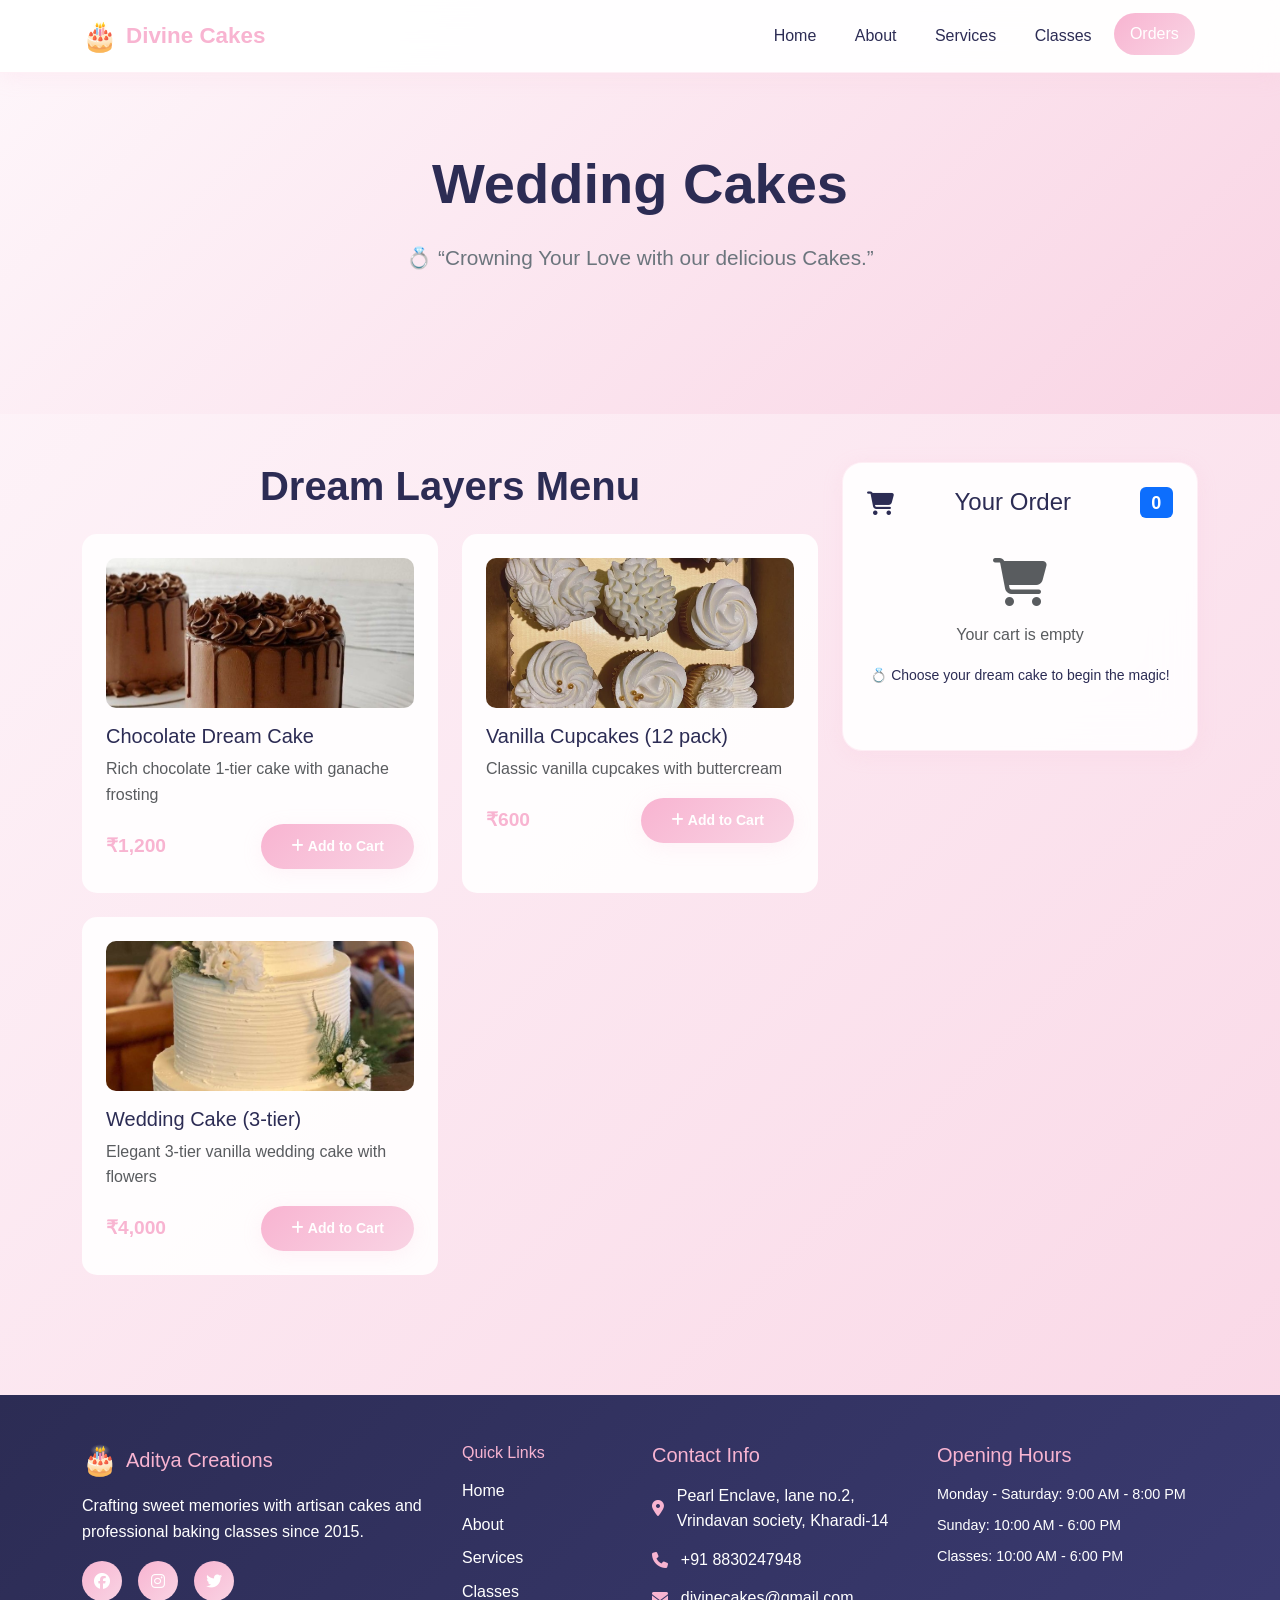
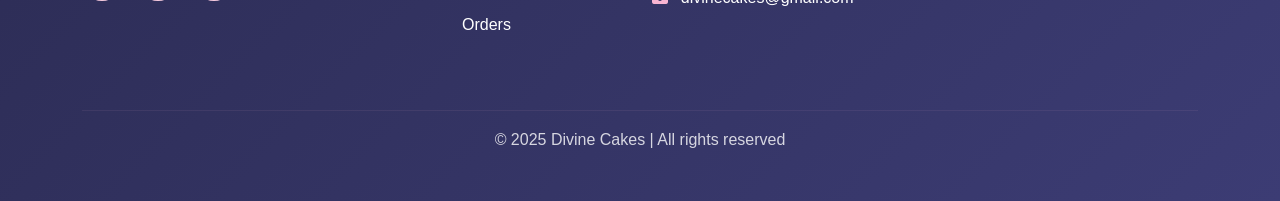
==== commit c4fc7fa3: "Update booking.html" ====
--- a/booking.html
+++ b/booking.html
@@ -1,274 +1,254 @@
 <!DOCTYPE html>
 <html lang="en">
 <head>
-  <meta charset="UTF-8">
-  <meta name="viewport" content="width=device-width, initial-scale=1.0">
-   <!-- Bootstrap CSS -->
+    <meta charset="UTF-8">
+    <meta name="viewport" content="width=device-width, initial-scale=1.0">
+    <title>Order Cakes - Aditya Creations</title>
+    <meta name="description" content="Order custom cakes, cupcakes, and pastries from Aditya Creations. Browse our menu and place orders for pickup or delivery.">
+    
+    <!-- Bootstrap CSS -->
     <link href="https://cdn.jsdelivr.net/npm/bootstrap@5.3.2/dist/css/bootstrap.min.css" rel="stylesheet">
     <!-- Font Awesome -->
     <link rel="stylesheet" href="https://cdnjs.cloudflare.com/ajax/libs/font-awesome/6.4.0/css/all.min.css">
     <!-- Custom CSS -->
     <link rel="stylesheet" href="assets/css/custom.css">
-  <title>Divine Cakes - Book Now</title>
-  <link rel="stylesheet" href="assets/css/custom.css">
-  <link rel="stylesheet2" href="assets/css/orders.css">
 </head>
 <body>
- 
-
-  <!-- Header -->
-  <header class="glass-nav">
-    <div class="container">
-      <div class="nav-wrapper">
-        <h1 class="navbar-brand">🎂 Divine Cakes</h1>
-        <nav class="nav-menu">
-          <a href="#home" class="nav-link">Home</a>
-          <a href="#flavors" class="nav-link">Flavors</a>
-          <a href="#order" class="nav-link">Order</a>
-          <a href="#tutorials" class="nav-link">Tutorials</a>
-          <a href="#contact" class="nav-link">Contact</a>
-        </nav>
-      </div>
+    <!-- Header -->
+    <header class="navbar navbar-expand-lg fixed-top glass-nav">
+        <div class="container">
+            <a class="navbar-brand" href="index.html">
+                <span class="brand-icon">🎂</span>
+                <span class="brand-text">Divine Cakes</span>
+            </a>
+            <button class="navbar-toggler" type="button" data-bs-toggle="collapse" data-bs-target="#navbarNav">
+                <span class="navbar-toggler-icon"></span>
+            </button>
+            <div class="collapse navbar-collapse" id="navbarNav">
+                <ul class="navbar-nav ms-auto">
+                    <li class="nav-item">
+                        <a class="nav-link" href="index.html">Home</a>
+                    </li>
+                    <li class="nav-item">
+                        <a class="nav-link" href="index.html#about">About</a>
+                    </li>
+                    <li class="nav-item">
+                        <a class="nav-link" href="index.html#services">Services</a>
+                    </li>
+                    <li class="nav-item">
+                        <a class="nav-link" href="tutorials.html">Classes</a>
+                    </li>
+                    <li class="nav-item">
+                        <a class="nav-link active" href="booking.html">Orders</a>
+                    </li>
+                </ul>
+            </div>
+        </div>
+    </header>
+
+    <!-- Orders Hero -->
+    <section class="orders-hero">
+        <div class="container">
+            <div class="row">
+                <div class="col-12 text-center">
+                    <h1 class="hero-title">Wedding Cakes</h1>
+                    <p class="hero-subtitle">💍 “Crowning Your Love with our delicious Cakes.”</p>
+                </div>
+            </div>
+        </div>
+    </section>
+
+    <!-- Orders Content -->
+    <section class="orders-content py-5">
+        <div class="container">
+            <div class="row">
+                <div class="col-lg-8">
+                    <!-- Cake Menu -->
+                    <div class="cake-menu mb-5">
+                        <h3 class="section-title mb-4">Dream Layers Menu</h3>
+                        <div class="row" id="cakeGrid">
+                            <!-- Cakes will be dynamically loaded here -->
+                        </div>
+                    </div>
+                </div>
+                
+                <div class="col-lg-4">
+                    <!-- Shopping Cart -->
+                    <div class="cart-section glass-card sticky-top">
+                        <h4 class="cart-title">
+                            <i class="fas fa-shopping-cart"></i>
+                            Your Order
+                            <span class="badge bg-primary ms-2" id="cartCount">0</span>
+                        </h4>
+                        <div id="cartItems">
+                            <div class="empty-cart text-center py-4">
+                                <i class="fas fa-shopping-cart fa-3x text-muted mb-3"></i>
+                                <p class="text-muted">Your cart is empty</p>
+                                <p class="small">💍 Choose your dream cake to begin the magic! </p>
+                            </div>
+                        </div>
+                        <div class="cart-total" id="cartTotal" style="display: none;">
+                            <div class="total-row">
+                                <span>Subtotal:</span>
+                                <span id="subtotal">Rs 0.00</span>
+                            </div>
+                            <div class="total-row">
+                                <span>Tax (8.5%):</span>
+                                <span id="tax">Rs 0.00</span>
+                            </div>
+                            <div class="total-row total-final">
+                                <strong>
+                                    <span>Total:</span>
+                                    <span id="finalTotal">Rs 0.00</span>
+                                </strong>
+                            </div>
+                            <button class="btn btn-primary w-100 mt-3" id="checkoutBtn">Proceed to Checkout</button>
+                        </div>
+                    </div>
+                </div>
+            </div>
+        </div>
+    </section>
+
+    <!-- Checkout Modal -->
+    <div class="modal fade" id="checkoutModal" tabindex="-1">
+        <div class="modal-dialog modal-lg">
+            <div class="modal-content">
+                <div class="modal-header">
+                    <h5 class="modal-title">Checkout</h5>
+                    <button type="button" class="btn-close" data-bs-dismiss="modal"></button>
+                </div>
+                <div class="modal-body">
+                    <form id="checkoutForm">
+                        <div class="row">
+                            <div class="col-md-6">
+                                <h6 class="mb-3">Customer Information</h6>
+                                <div class="mb-3">
+                                    <label class="form-label">Full Name *</label>
+                                    <input type="text" class="form-control" id="customerName" required>
+                                </div>
+                                <div class="mb-3">
+                                    <label class="form-label">Email Address *</label>
+                                    <input type="email" class="form-control" id="customerEmail" required>
+                                </div>
+                                <div class="mb-3">
+                                    <label class="form-label">Phone Number *</label>
+                                    <input type="tel" class="form-control" id="customerPhone" required>
+                                </div>
+                            </div>
+                            <div class="col-md-6">
+                                <h6 class="mb-3">Order Details</h6>
+                                <div class="mb-3">
+                                    <label class="form-label">Order Type *</label>
+                                    <select class="form-select" id="orderType" required>
+                                        <option value="">Select order type</option>
+                                        <option value="pickup">Pickup</option>
+                                        <option value="delivery">Delivery</option>
+                                    </select>
+                                </div>
+                                <div class="mb-3">
+                                    <label class="form-label">Preferred Date *</label>
+                                    <input type="date" class="form-control" id="preferredDate" required>
+                                </div>
+                                <div class="mb-3">
+                                    <label class="form-label">Special Instructions</label>
+                                    <textarea class="form-control" id="specialInstructions" rows="3"></textarea>
+                                </div>
+                            </div>
+                        </div>
+                        <div class="delivery-address" id="deliveryAddress" style="display: none;">
+                            <h6 class="mb-3">Delivery Address</h6>
+                            <div class="row">
+                                <div class="col-12 mb-3">
+                                    <label class="form-label">Street Address *</label>
+                                    <input type="text" class="form-control" id="streetAddress">
+                                </div>
+                                <div class="col-md-6 mb-3">
+                                    <label class="form-label">City *</label>
+                                    <input type="text" class="form-control" id="city">
+                                </div>
+                                <div class="col-md-3 mb-3">
+                                    <label class="form-label">State *</label>
+                                    <input type="text" class="form-control" id="state">
+                                </div>
+                                <div class="col-md-3 mb-3">
+                                    <label class="form-label">ZIP Code *</label>
+                                    <input type="text" class="form-control" id="zipCode">
+                                </div>
+                            </div>
+                        </div>
+                    </form>
+                </div>
+                <div class="modal-footer">
+                    <div class="me-auto">
+                        <strong>Total: <span id="modalTotal">Rs 0.00</span></strong>
+                    </div>
+                    <button type="button" class="btn btn-secondary" data-bs-dismiss="modal">Cancel</button>
+                    <button type="button" class="btn btn-primary" id="submitOrder">Place Order</button>
+                </div>
+            </div>
+        </div>
     </div>
-  </header>
-
-  <!-- Hero / Banner -->
-  <section id="home" class="hero-section">
-    <div class="container">
-      <div class="hero-content">
-        <h2 class="hero-title">Freshly Baked <span class="gradient-text">Happiness!</span></h2>
-        <p class="hero-subtitle">Delicious cakes made with love, for every celebration.</p>
-        <div class="hero-buttons">
-          <button class="btn-primary">Order Now</button>
-        </div>
-      </div>
-    </div>
-  </section>
-<!-- Flavors Section -->
-  <section id="flavors" class="flavors-section">
-    <div class="container">
-      <h2 class="section-title">Flavors We Offer</h2>
-      <p class="section-subtitle">Discover our delightful collection of handcrafted cakes</p>
-      
-      <div class="cake-scroll-container">
-        <div class="cake-carousel-wrapper">
-          
-          <div class="cake-item" data-cake-id="1">
-            <div class="cake-image">
-              <img src="https://images.unsplash.com/photo-1578985545062-69928b1d9587?w=400&h=300&fit=crop" alt="Black Forest Cake" class="cake-img">
-            </div>
-            <h3 class="cake-title">Black Forest</h3>
-            <p class="cake-description">Layers of chocolate, whipped cream, and cherries—classic indulgence with a touch of nostalgia.</p>
-            <div class="cake-price">599</div>
-            <button class="btn-primary add-to-cart" data-cake-id="1">Add to Cart</button>
-          </div>
-
-          <div class="cake-item" data-cake-id="2">
-            <div class="cake-image">
-              <img src="https://images.unsplash.com/photo-1565958011703-44f9829ba187?w=400&h=300&fit=crop" alt="White Forest Cake" class="cake-img">
-            </div>
-            <h3 class="cake-title">White Forest</h3>
-            <p class="cake-description">Delicate white chocolate layers with fresh cream and cherries—elegant sweetness.</p>
-            <div class="cake-price">649</div>
-            <button class="btn-primary add-to-cart" data-cake-id="2">Add to Cart</button>
-          </div>
-
-          <div class="cake-item" data-cake-id="3">
-            <div class="cake-image">
-              <img src="https://images.unsplash.com/photo-1571115764595-644a1f56a55c?w=400&h=300&fit=crop" alt="Vanilla Cake" class="cake-img">
-            </div>
-            <h3 class="cake-title">Vanilla</h3>
-            <p class="cake-description">Classic vanilla sponge with smooth vanilla buttercream—timeless perfection.</p>
-            <div class="cake-price">449</div>
-            <button class="btn-primary add-to-cart" data-cake-id="3">Add to Cart</button>
-          </div>
-
-          <div class="cake-item" data-cake-id="4">
-            <div class="cake-image">
-              <img src="https://images.unsplash.com/photo-1464349095431-e9a21285b5f3?w=400&h=300&fit=crop" alt="Pineapple Cake" class="cake-img">
-            </div>
-            <h3 class="cake-title">Pineapple</h3>
-            <p class="cake-description">Tropical pineapple chunks with light sponge—refreshing tropical delight.</p>
-            <div class="cake-price">499</div>
-            <button class="btn-primary add-to-cart" data-cake-id="4">Add to Cart</button>
-          </div>
-
-          <div class="cake-item" data-cake-id="5">
-            <div class="cake-image">
-              <img src="https://images.unsplash.com/photo-1606313564200-e75d5e30476c?w=400&h=300&fit=crop" alt="Chocolate Cake" class="cake-img">
-            </div>
-            <h3 class="cake-title">Chocolate</h3>
-            <p class="cake-description">Rich chocolate sponge with chocolate frosting—pure chocolate heaven.</p>
-            <div class="cake-price">549</div>
-            <button class="btn-primary add-to-cart" data-cake-id="5">Add to Cart</button>
-          </div>
-
-          <div class="cake-item" data-cake-id="6">
-            <div class="cake-image">
-              <img src="https://images.unsplash.com/photo-1558961363-fa8fdf82db35?w=400&h=300&fit=crop" alt="Chocolate Ganache Cake" class="cake-img">
-            </div>
-            <h3 class="cake-title">Chocolate Ganache</h3>
-            <p class="cake-description">Rich, smooth, and luxuriously chocolatey—pure bliss in every bite.</p>
-            <div class="cake-price">699</div>
-            <button class="btn-primary add-to-cart" data-cake-id="6">Add to Cart</button>
-          </div>
-
-          <div class="cake-item" data-cake-id="7">
-            <div class="cake-image">
-              <img src="https://images.unsplash.com/photo-1614707267537-b85aaf00c4b7?w=400&h=300&fit=crop" alt="Red Velvet Cake" class="cake-img">
-            </div>
-            <h3 class="cake-title">Red Velvet</h3>
-            <p class="cake-description">Soft, velvety layers with a hint of cocoa—love at first slice.</p>
-            <div class="cake-price">749</div>
-            <button class="btn-primary add-to-cart" data-cake-id="7">Add to Cart</button>
-          </div>
-
-          <div class="cake-item" data-cake-id="8">
-            <div class="cake-image">
-              <img src="https://images.unsplash.com/photo-1631206853253-65fc5616de8a?w=400&h=300&fit=crop" alt="Rasmalai Cake" class="cake-img">
-            </div>
-            <h3 class="cake-title">Rasmalai</h3>
-            <p class="cake-description">Traditional rasmalai flavor in cake form—authentic Indian sweetness.</p>
-            <div class="cake-price">799</div>
-            <button class="btn-primary add-to-cart" data-cake-id="8">Add to Cart</button>
-          </div>
-
-          <div class="cake-item" data-cake-id="9">
-            <div class="cake-image">
-              <img src="https://images.unsplash.com/photo-1567620905732-2d1ec7ab7445?w=400&h=300&fit=crop" alt="Paan Cake" class="cake-img">
-            </div>
-            <h3 class="cake-title">Paan</h3>
-            <p class="cake-description">Unique paan flavored cake with traditional Indian taste—bold and refreshing.</p>
-            <div class="cake-price">849</div>
-            <button class="btn-primary add-to-cart" data-cake-id="9">Add to Cart</button>
-          </div>
-
-          <div class="cake-item" data-cake-id="10">
-            <div class="cake-image">
-              <img src="https://images.unsplash.com/photo-1621303837174-89787a7d4729?w=400&h=300&fit=crop" alt="Doll Cakes" class="cake-img">
-            </div>
-            <h3 class="cake-title">Doll Cakes</h3>
-            <p class="cake-description">Beautiful doll-shaped cakes perfect for birthdays—magical and delicious.</p>
-            <div class="cake-price">1299</div>
-            <button class="btn-primary add-to-cart" data-cake-id="10">Add to Cart</button>
-          </div>
-
-          <div class="cake-item" data-cake-id="11">
-            <div class="cake-image">
-              <img src="https://images.unsplash.com/photo-1563729784474-d77dbb933a9e?w=400&h=300&fit=crop" alt="Truffle Cake" class="cake-img">
-            </div>
-            <h3 class="cake-title">Truffle</h3>
-            <p class="cake-description">Decadent chocolate truffle layers—ultimate chocolate indulgence.</p>
-            <div class="cake-price">899</div>
-            <button class="btn-primary add-to-cart" data-cake-id="11">Add to Cart</button>
-          </div>
-
-          <div class="cake-item" data-cake-id="12">
-            <div class="cake-image">
-              <img src="https://images.unsplash.com/photo-1578985545062-69928b1d9587?w=400&h=300&fit=crop" alt="White Chocolate Cake" class="cake-img">
-            </div>
-            <h3 class="cake-title">White Chocolate</h3>
-            <p class="cake-description">Smooth white chocolate layers with creamy texture—elegant sweetness.</p>
-            <div class="cake-price">749</div>
-            <button class="btn-primary add-to-cart" data-cake-id="12">Add to Cart</button>
-          </div>
-
-          <div class="cake-item" data-cake-id="13">
-            <div class="cake-image">
-              <img src="https://images.unsplash.com/photo-1557142046-c704a3adf364?w=400&h=300&fit=crop" alt="Blackcurrant Cake" class="cake-img">
-            </div>
-            <h3 class="cake-title">Blackcurrant</h3>
-            <p class="cake-description">Tangy blackcurrant flavor with fresh berry taste—fruity perfection.</p>
-            <div class="cake-price">699</div>
-            <button class="btn-primary add-to-cart" data-cake-id="13">Add to Cart</button>
-          </div>
-
-          <div class="cake-item" data-cake-id="14">
-            <div class="cake-image">
-              <img src="https://images.unsplash.com/photo-1488477181946-6428a0291777?w=400&h=300&fit=crop" alt="Blueberry Cake" class="cake-img">
-            </div>
-            <h3 class="cake-title">Blueberry</h3>
-            <p class="cake-description">Fresh blueberry burst with light sponge—antioxidant-rich delight.</p>
-            <div class="cake-price">749</div>
-            <button class="btn-primary add-to-cart" data-cake-id="14">Add to Cart</button>
-          </div>
-
-        </div>
-      </div>
-    </div>
-  </section>
-
-
-  
-  <!-- Footer -->
-        <footer class="footer py-5">
-            <div class="container">
-                <div class="row">
-                    <div class="col-lg-4 col-md-6 mb-4">
-                        <div class="footer-section">
-                            <h5 class="footer-title">
-                                <span class="brand-icon">🎂</span>
-                                Divine Cakes
-                            </h5>
-                            <p>Crafting sweet memories with artisan cakes and professional baking classes since 1999.</p>
-                            <div class="social-links">
-                                <a href="#" class="social-link"><i class="fab fa-facebook"></i></a>
-                                <a href="https://www.instagram.com/pratibha_divinecakes?utm_source=qr&igsh=MTYwNDN6cTF1bjdnOA==" class="social-link"><i class="fab fa-instagram"></i></a>
-                                <a href="#" class="social-link"><i class="fab fa-twitter"></i></a>
-                            </div>
-                        </div>
-                    </div>
-                    <div class="col-lg-2 col-md-6 mb-4">
-                        <div class="footer-section">
-                            <h6 class="footer-title">Quick Links</h6>
-                            <ul class="footer-links">
-                                <li><a href="#home">Home</a></li>
-                                <li><a href="#about">About</a></li>
-                                <li><a href="#services">Services</a></li>
-                                <li><a href="classes.html">Classes</a></li>
-                                <li><a href="orders.html">Orders</a></li>
-                            </ul>
-                        </div>
-                    </div>
-                    <div class="col-lg-3 col-md-6 mb-4">
-                        <div class="footer-section">
-                            <h6 class="footer-title">Contact Info</h6>
-                            <ul class="contact-info">
-                                <li>
-                                    <i class="fas fa-map-marker-alt"></i>
-                                    <span> Pearl enclave, Vrindavan Soc, lane no. 2, Yashwantnagar, Kharadi road </span>
-                                </li>
-                                <li>
-                                    <i class="fas fa-phone"></i>
-                                    <span> 8830247948 </span>
-                                </li>
-                                <li>
-                                    <i class="fas fa-envelope"></i>
-                                    <span>divinecake@gmail.com</span>
-                                </li>
-                            </ul>
-                        </div>
-                    </div>
-                    <div class="col-lg-3 col-md-6 mb-4">
-                        <div class="footer-section">
-                            <h6 class="footer-title">Opening Hours</h6>
-                            <ul class="opening-hours">
-                                <li>Monday - Friday: 9:00 AM - 8:00 PM</li>
-                                <li>Saturday: 9:00 AM - 9:00 PM</li>
-                                <li>Sunday: 10:00 AM - 6:00 PM</li>
-                            </ul>
-                        </div>
-                    </div>
-                </div>
-                <hr class="footer-divider">
-                <div class="row">
-                    <div class="col-12 text-center">
-                        <p class="copyright">© 2025 Divine Cakes. All rights reserved.</p>
-                    </div>
-                </div>
-            </div>
-        </footer>
-    </div>
+
+    <!-- Footer -->
+    <footer class="footer py-5">
+        <div class="container">
+            <div class="row">
+                <div class="col-lg-4 col-md-6 mb-4">
+                    <div class="footer-section">
+                        <h5 class="footer-title">
+                            <span class="brand-icon">🎂</span>
+                            Aditya Creations
+                        </h5>
+                        <p>Crafting sweet memories with artisan cakes and professional baking classes since 2015.</p>
+                        <div class="social-links">
+                            <a href="#" class="social-link"><i class="fab fa-facebook"></i></a>
+                            <a href="https://www.instagram.com/pratibha_divinecakes?utm_source=qr&igsh=MTYwNDN6cTF1bjdnOA==" class="social-link"><i class="fab fa-instagram"></i></a>
+                            <a href="#" class="social-link"><i class="fab fa-twitter"></i></a>
+                        </div>
+                    </div>
+                </div>
+                <div class="col-lg-2 col-md-6 mb-4">
+                    <div class="footer-section">
+                        <h6 class="footer-title">Quick Links</h6>
+                        <ul class="footer-links">
+                            <li><a href="index.html">Home</a></li>
+                            <li><a href="index.html#about">About</a></li>
+                            <li><a href="index.html#services">Services</a></li>
+                            <li><a href="tutorials.html">Classes</a></li>
+                            <li><a href="booking.html">Orders</a></li>
+                        </ul>
+                    </div>
+                </div>
+                <div class="col-lg-3 col-md-6">
+                    <h5 class="footer-title">Contact Info</h5>
+                    <ul class="contact-info">
+                        <li><i class="fas fa-map-marker-alt"></i> Pearl Enclave, lane no.2, Vrindavan society, Kharadi-14</li>
+                        <li><i class="fas fa-phone"></i> +91 8830247948</li>
+                        <li><i class="fas fa-envelope"></i> divinecakes@gmail.com</li>
+                    </ul>
+                </div>
+                
+                <div class="col-lg-3 col-md-6">
+                    <h5 class="footer-title">Opening Hours</h5>
+                    <ul class="opening-hours">
+                        <li>Monday - Saturday: 9:00 AM - 8:00 PM</li>
+                        <li>Sunday: 10:00 AM - 6:00 PM</li>
+                        <li>Classes: 10:00 AM - 6:00 PM</li>
+                    </ul>
+                </div>
+            </div>
+            
+            <hr class="footer-divider">
+            
+            <div class="row">
+                <div class="col-12 text-center">
+                    <p class="copyright">© 2025 Divine Cakes | All rights reserved</p>
+                </div>
+            </div>
+        </div>
+    </footer>
+
     <!-- jQuery -->
     <script src="https://code.jquery.com/jquery-3.7.1.min.js"></script>
     <!-- Bootstrap JS -->
@@ -276,8 +256,5 @@
     <!-- Custom JS -->
     <script src="assets/js/main.js"></script>
     <script src="assets/js/components.js"></script>
-
-  <script src="assets/js/main.js"></script>
 </body>
 </html>
-
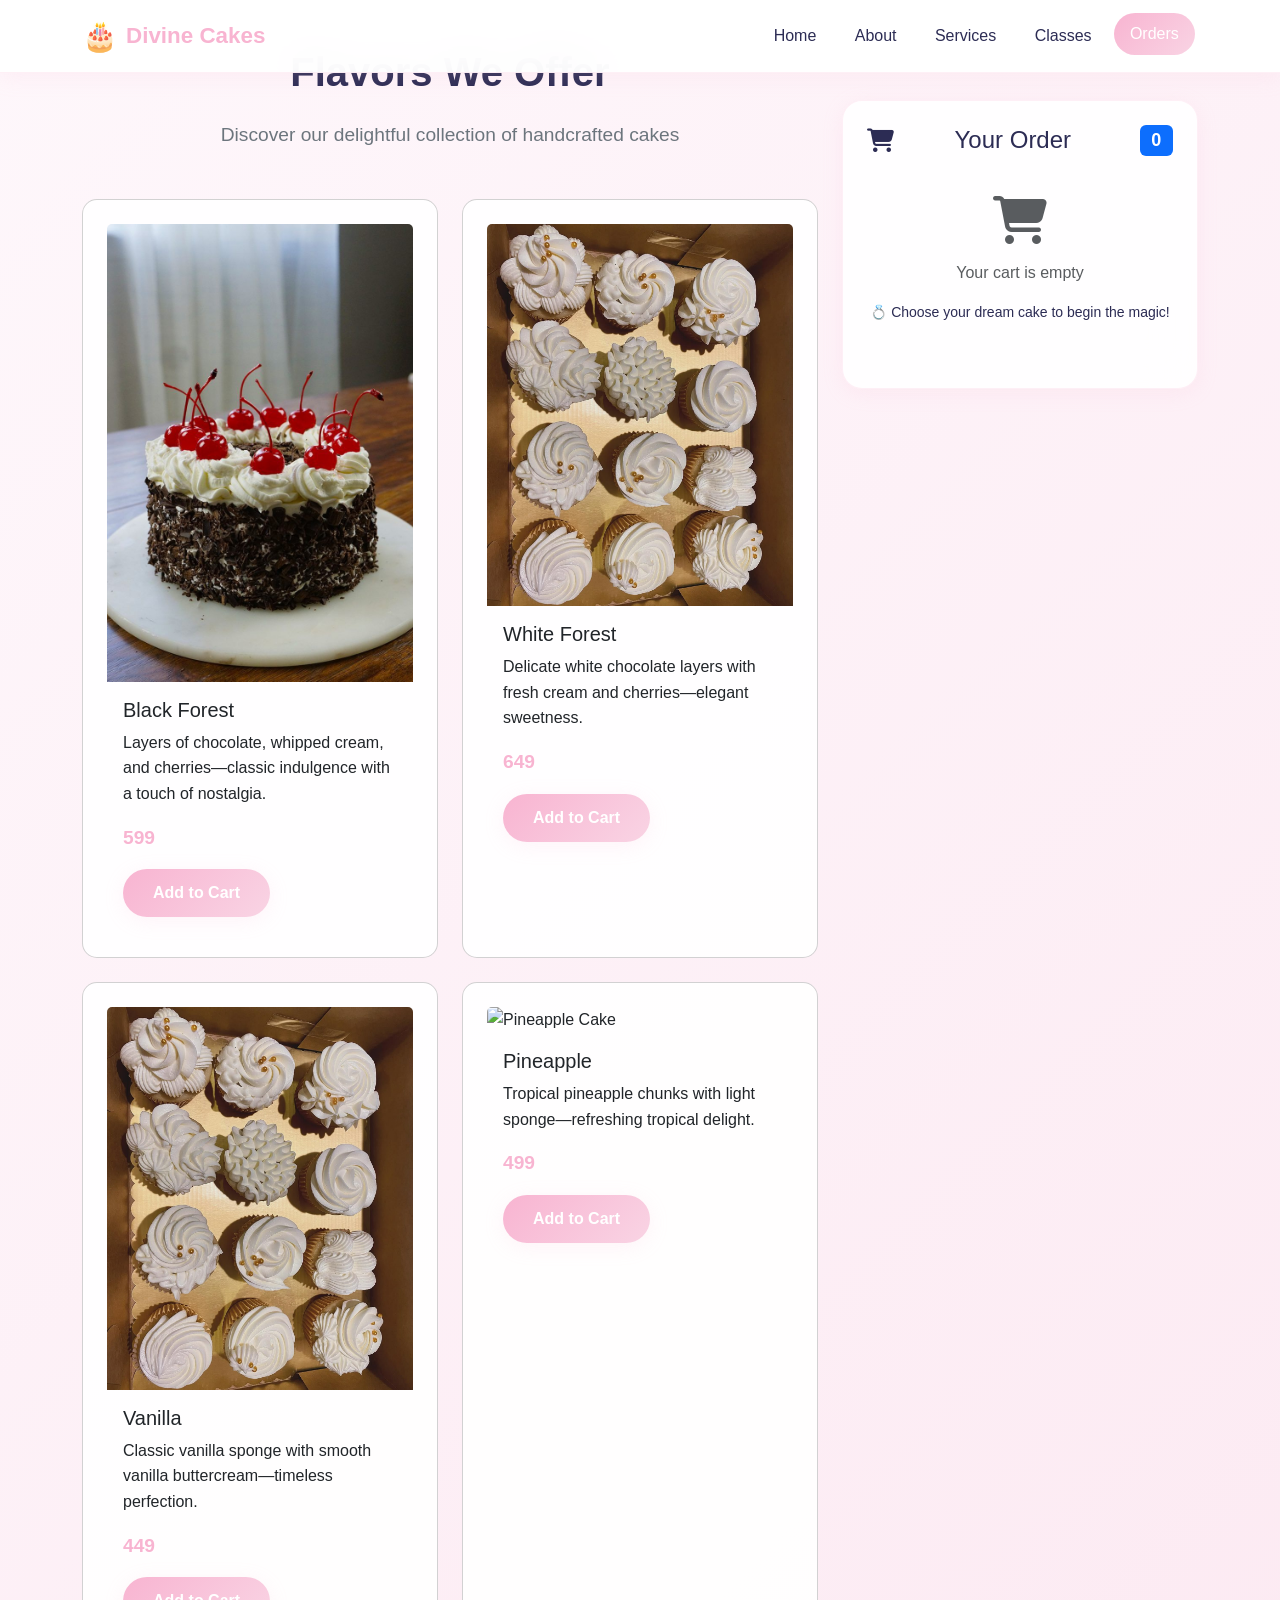
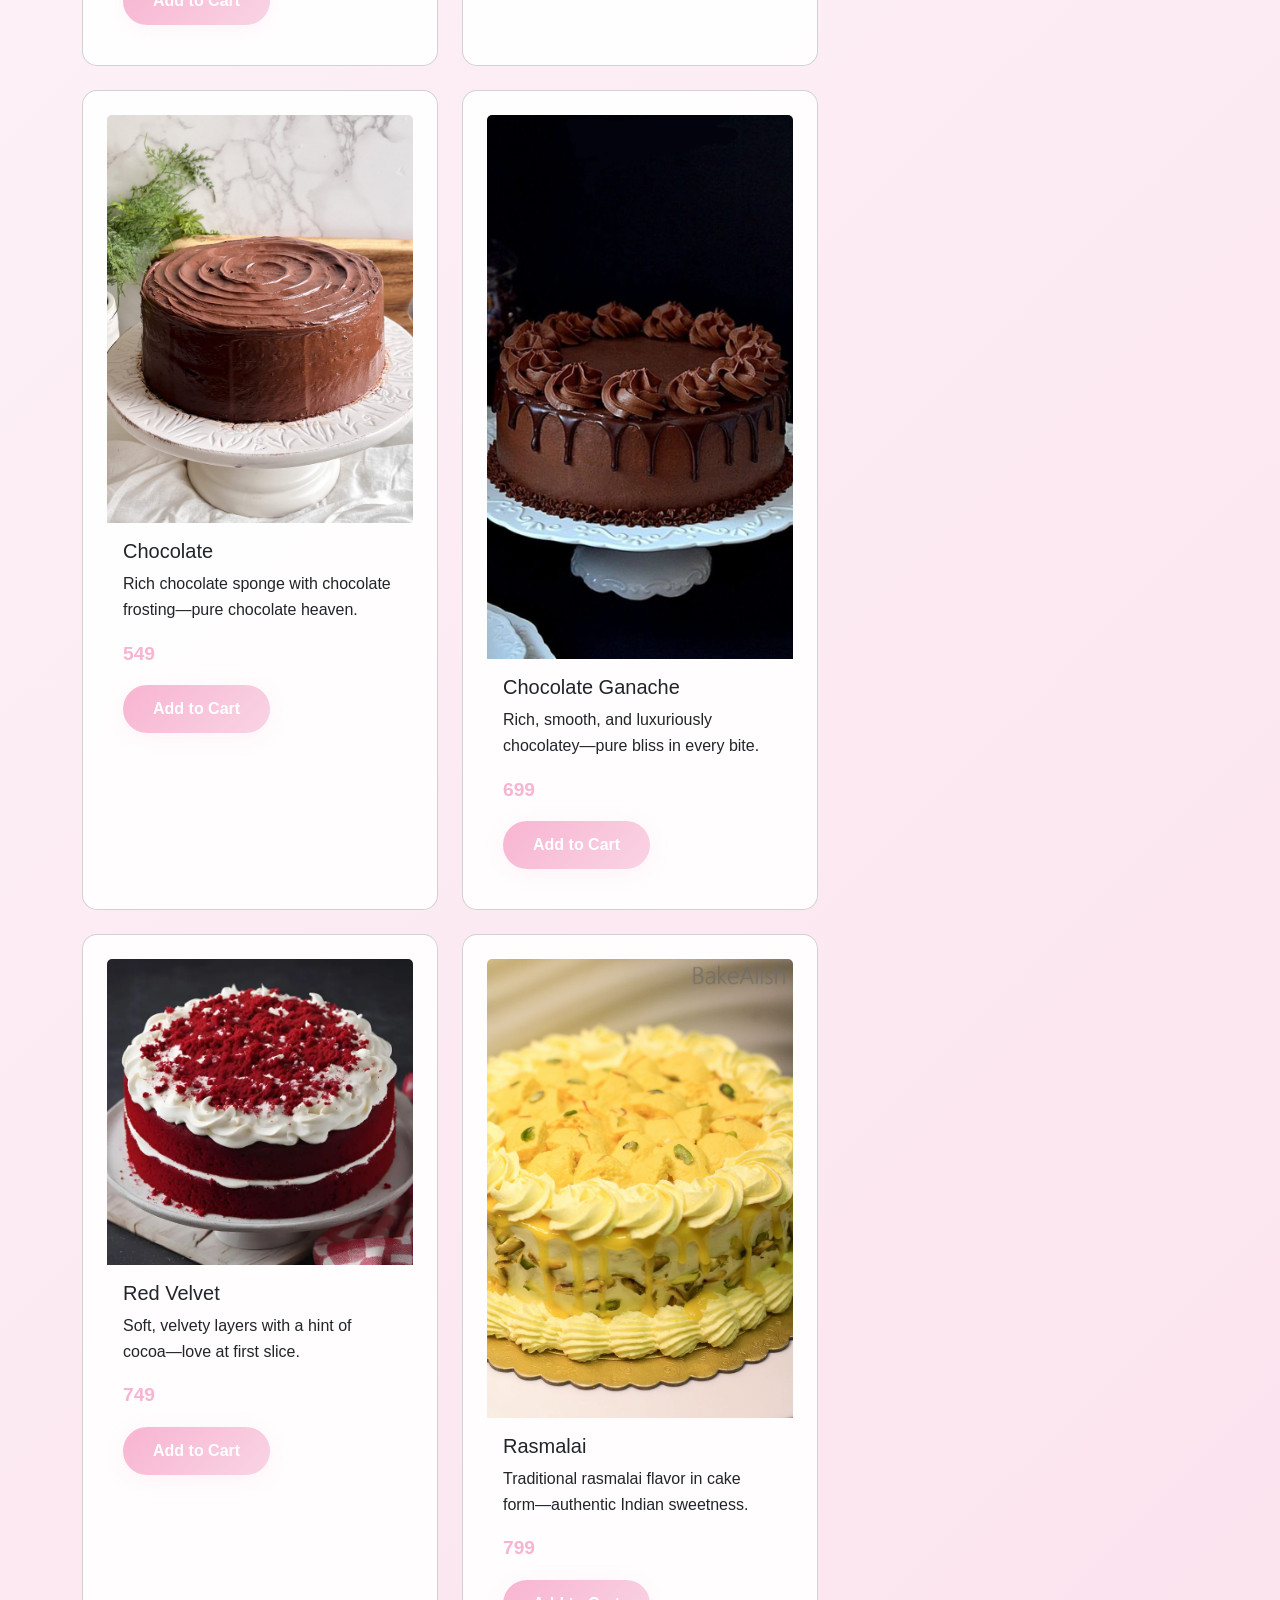
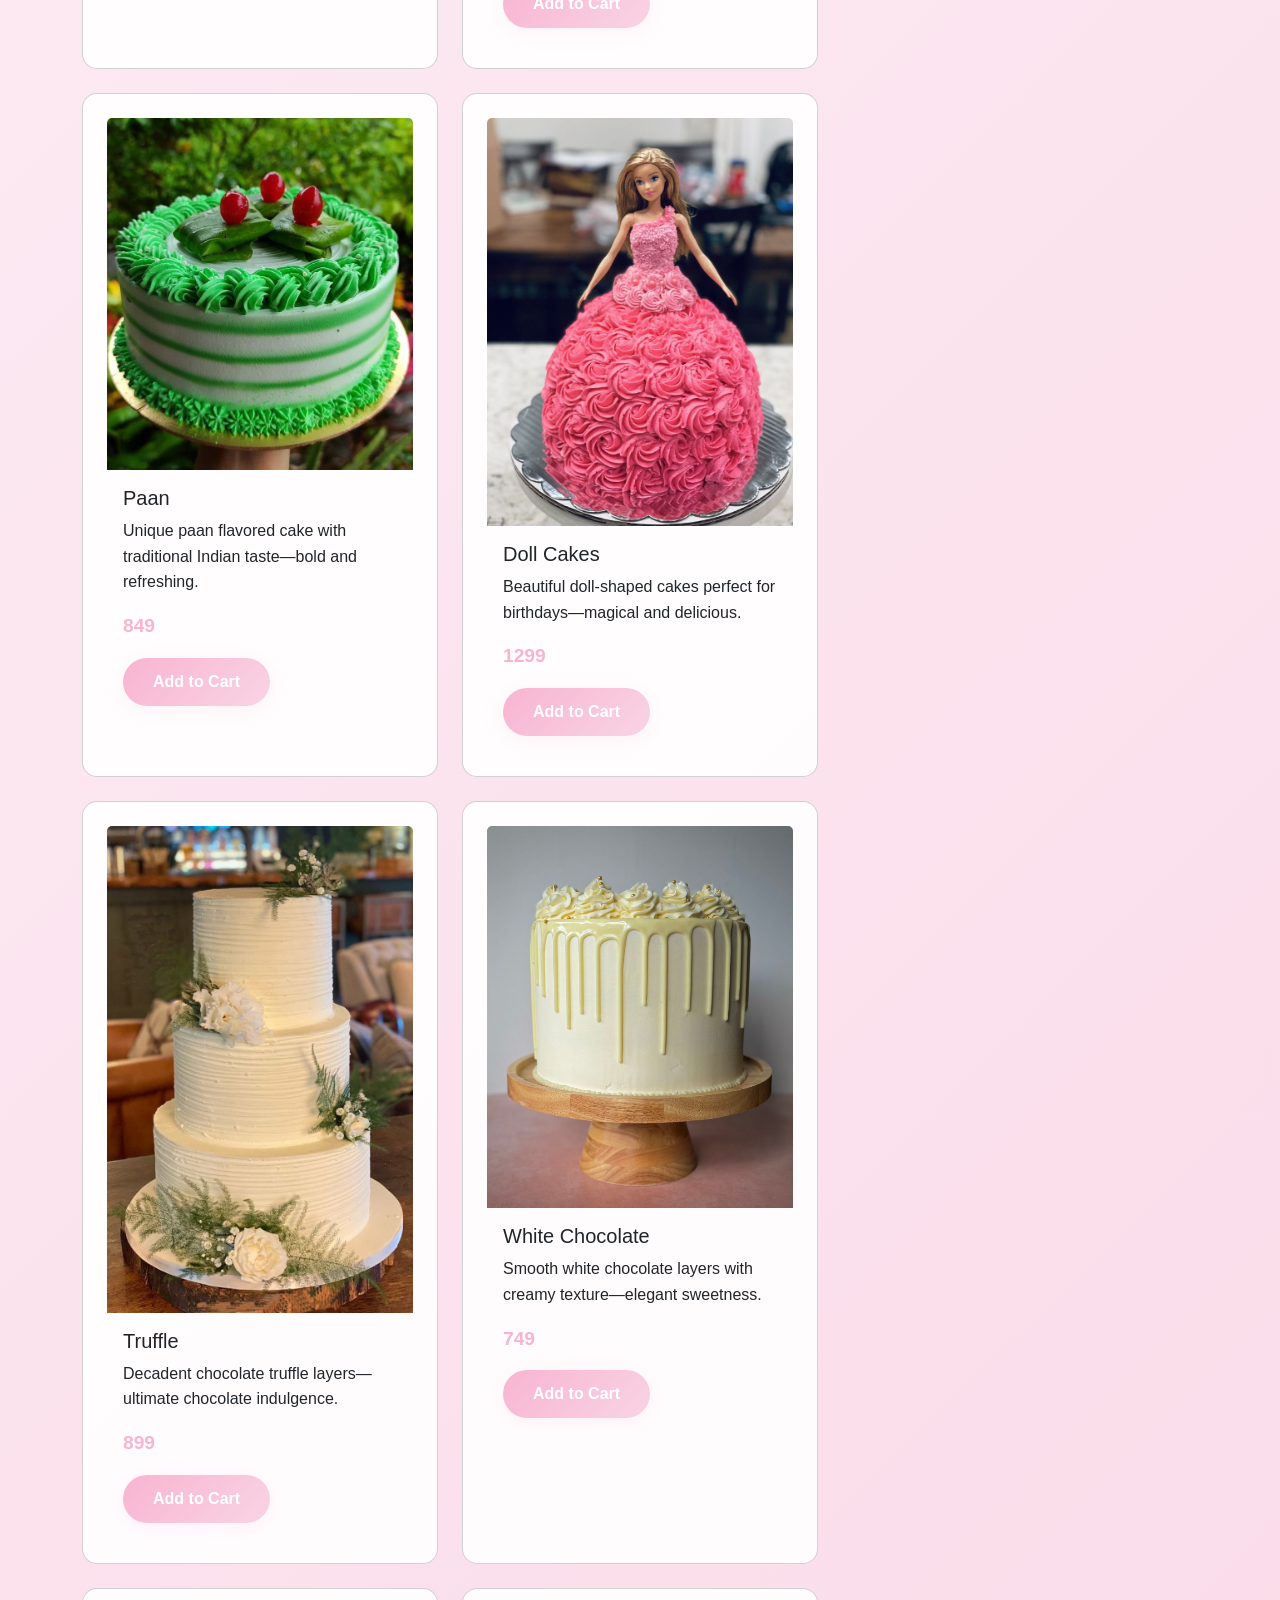
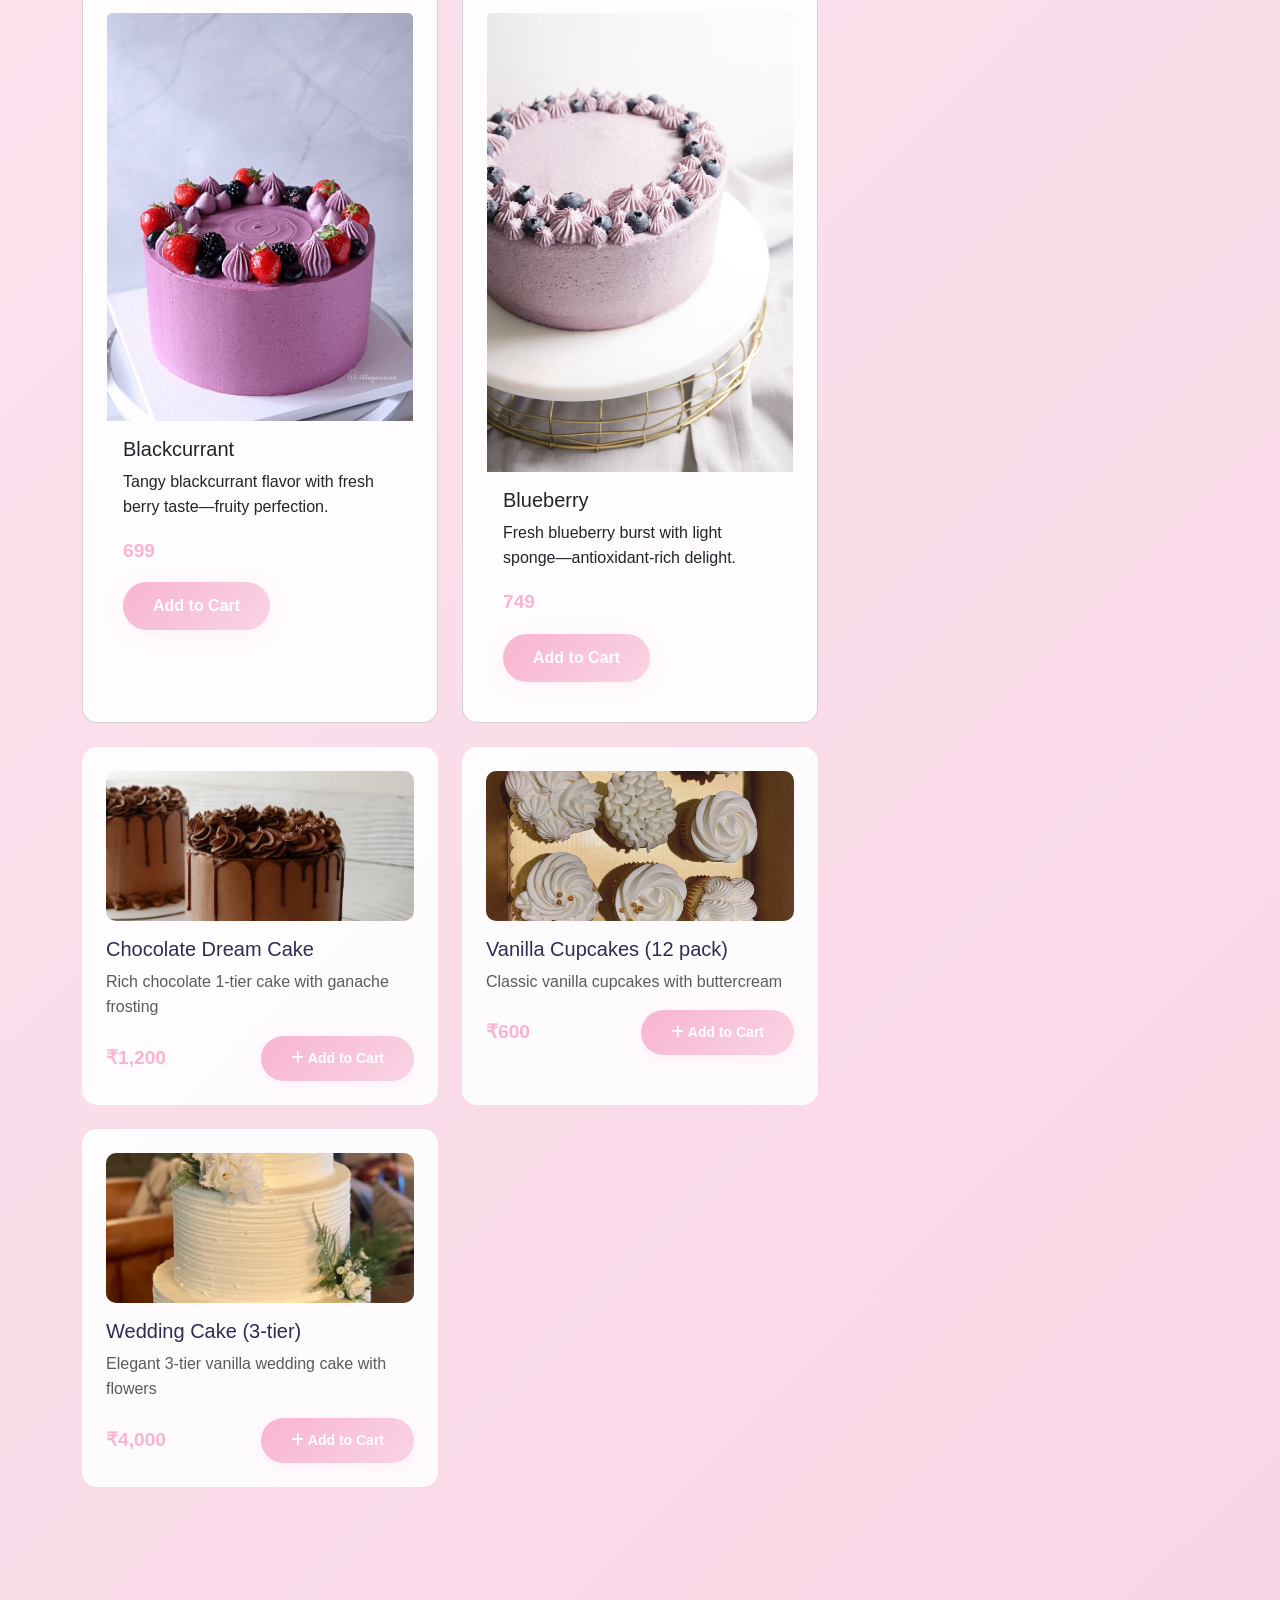
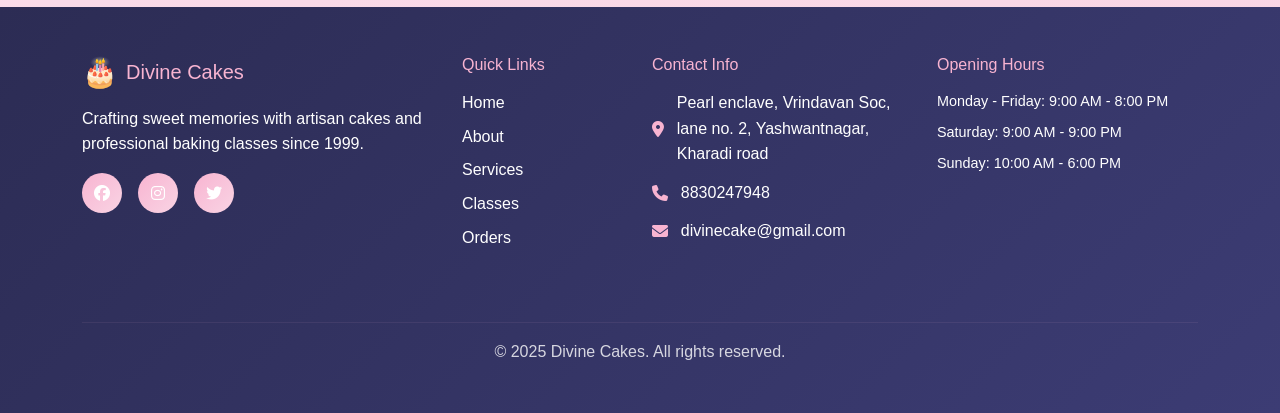
==== commit f0cf66cf: "Update booking.html" ====
--- a/booking.html
+++ b/booking.html
@@ -1,20 +1,20 @@
 <!DOCTYPE html>
 <html lang="en">
 <head>
-    <meta charset="UTF-8">
-    <meta name="viewport" content="width=device-width, initial-scale=1.0">
-    <title>Order Cakes - Aditya Creations</title>
-    <meta name="description" content="Order custom cakes, cupcakes, and pastries from Aditya Creations. Browse our menu and place orders for pickup or delivery.">
-    
-    <!-- Bootstrap CSS -->
+  <meta charset="UTF-8">
+  <meta name="viewport" content="width=device-width, initial-scale=1.0">
+   <!-- Bootstrap CSS -->
     <link href="https://cdn.jsdelivr.net/npm/bootstrap@5.3.2/dist/css/bootstrap.min.css" rel="stylesheet">
     <!-- Font Awesome -->
     <link rel="stylesheet" href="https://cdnjs.cloudflare.com/ajax/libs/font-awesome/6.4.0/css/all.min.css">
     <!-- Custom CSS -->
     <link rel="stylesheet" href="assets/css/custom.css">
+  <title>Divine Cakes - Book Now</title>
+  <link rel="stylesheet" href="assets/css/custom.css">
+  <link rel="stylesheet2" href="assets/orders.css">
 </head>
 <body>
-    <!-- Header -->
+  <!-- Header -->
     <header class="navbar navbar-expand-lg fixed-top glass-nav">
         <div class="container">
             <a class="navbar-brand" href="index.html">
@@ -46,209 +46,313 @@
         </div>
     </header>
 
-    <!-- Orders Hero -->
-    <section class="orders-hero">
-        <div class="container">
-            <div class="row">
-                <div class="col-12 text-center">
-                    <h1 class="hero-title">Wedding Cakes</h1>
-                    <p class="hero-subtitle">💍 “Crowning Your Love with our delicious Cakes.”</p>
-                </div>
-            </div>
+ 
+
+  <!-- Flavors Section -->
+<section class="orders-content py-5" id="flavors">
+  <div class="container">
+    <div class="row">
+      <div class="col-lg-8">
+        <!-- Cake Menu -->
+        <div class="cake-menu mb-5">
+          <h3 class="section-title mb-4">Flavors We Offer</h3>
+          <p class="section-subtitle">Discover our delightful collection of handcrafted cakes</p>
+          <div class="row" id="cakeGrid">
+
+            <!-- Cake 1 -->
+            <div class="col-md-6 mb-4">
+              <div class="cake-item card h-100" data-cake-id="1">
+                <img src="cakeimg/black_forest.jpg" alt="Black Forest Cake" class="card-img-top">
+                <div class="card-body">
+                  <h5 class="card-title">Black Forest</h5>
+                  <p class="card-text">Layers of chocolate, whipped cream, and cherries—classic indulgence with a touch of nostalgia.</p>
+                  <p class="cake-price">599</p>
+                  <button class="btn btn-primary add-to-cart" data-cake-id="1">Add to Cart</button>
+                </div>
+              </div>
+            </div>
+
+            <!-- Cake 2 -->
+            <div class="col-md-6 mb-4">
+              <div class="cake-item card h-100" data-cake-id="2">
+                <img src="cakeimg/cupcake.jpg" alt="White Forest Cake" class="card-img-top">
+                <div class="card-body">
+                  <h5 class="card-title">White Forest</h5>
+                  <p class="card-text">Delicate white chocolate layers with fresh cream and cherries—elegant sweetness.</p>
+                  <p class="cake-price">649</p>
+                  <button class="btn btn-primary add-to-cart" data-cake-id="2">Add to Cart</button>
+                </div>
+              </div>
+            </div>
+
+            <!-- Cake 3 -->
+            <div class="col-md-6 mb-4">
+              <div class="cake-item card h-100" data-cake-id="3">
+                <img src="cakeimg/cupcake.jpg" alt="Vanilla Cake" class="card-img-top">
+                <div class="card-body">
+                  <h5 class="card-title">Vanilla</h5>
+                  <p class="card-text">Classic vanilla sponge with smooth vanilla buttercream—timeless perfection.</p>
+                  <p class="cake-price">449</p>
+                  <button class="btn btn-primary add-to-cart" data-cake-id="3">Add to Cart</button>
+                </div>
+              </div>
+            </div>
+
+            <!-- Cake 4 -->
+            <div class="col-md-6 mb-4">
+              <div class="cake-item card h-100" data-cake-id="4">
+                <img src="cakeimg/" alt="Pineapple Cake" class="card-img-top">
+                <div class="card-body">
+                  <h5 class="card-title">Pineapple</h5>
+                  <p class="card-text">Tropical pineapple chunks with light sponge—refreshing tropical delight.</p>
+                  <p class="cake-price">499</p>
+                  <button class="btn btn-primary add-to-cart" data-cake-id="4">Add to Cart</button>
+                </div>
+              </div>
+            </div>
+
+            <!-- Cake 5 -->
+            <div class="col-md-6 mb-4">
+              <div class="cake-item card h-100" data-cake-id="5">
+                <img src="cakeimg/chocolate.jpg" alt="Chocolate Cake" class="card-img-top">
+                <div class="card-body">
+                  <h5 class="card-title">Chocolate</h5>
+                  <p class="card-text">Rich chocolate sponge with chocolate frosting—pure chocolate heaven.</p>
+                  <p class="cake-price">549</p>
+                  <button class="btn btn-primary add-to-cart" data-cake-id="5">Add to Cart</button>
+                </div>
+              </div>
+            </div>
+
+            <!-- Cake 6 -->
+            <div class="col-md-6 mb-4">
+              <div class="cake-item card h-100" data-cake-id="6">
+                <img src="cakeimg/chocolate_ganache.jpg" alt="Chocolate Ganache Cake" class="card-img-top">
+                <div class="card-body">
+                  <h5 class="card-title">Chocolate Ganache</h5>
+                  <p class="card-text">Rich, smooth, and luxuriously chocolatey—pure bliss in every bite.</p>
+                  <p class="cake-price">699</p>
+                  <button class="btn btn-primary add-to-cart" data-cake-id="6">Add to Cart</button>
+                </div>
+              </div>
+            </div>
+
+            <!-- Cake 7 -->
+            <div class="col-md-6 mb-4">
+              <div class="cake-item card h-100" data-cake-id="7">
+                <img src="cakeimg/Red_velvet.jpg" alt="Red Velvet Cake" class="card-img-top">
+                <div class="card-body">
+                  <h5 class="card-title">Red Velvet</h5>
+                  <p class="card-text">Soft, velvety layers with a hint of cocoa—love at first slice.</p>
+                  <p class="cake-price">749</p>
+                  <button class="btn btn-primary add-to-cart" data-cake-id="7">Add to Cart</button>
+                </div>
+              </div>
+            </div>
+
+            <!-- Cake 8 -->
+            <div class="col-md-6 mb-4">
+              <div class="cake-item card h-100" data-cake-id="8">
+                <img src="cakeimg/rasmalai.jpg" alt="Rasmalai Cake" class="card-img-top">
+                <div class="card-body">
+                  <h5 class="card-title">Rasmalai</h5>
+                  <p class="card-text">Traditional rasmalai flavor in cake form—authentic Indian sweetness.</p>
+                  <p class="cake-price">799</p>
+                  <button class="btn btn-primary add-to-cart" data-cake-id="8">Add to Cart</button>
+                </div>
+              </div>
+            </div>
+
+            <!-- Cake 9 -->
+            <div class="col-md-6 mb-4">
+              <div class="cake-item card h-100" data-cake-id="9">
+                <img src="cakeimg/paan.jpg" alt="Paan Cake" class="card-img-top">
+                <div class="card-body">
+                  <h5 class="card-title">Paan</h5>
+                  <p class="card-text">Unique paan flavored cake with traditional Indian taste—bold and refreshing.</p>
+                  <p class="cake-price">849</p>
+                  <button class="btn btn-primary add-to-cart" data-cake-id="9">Add to Cart</button>
+                </div>
+              </div>
+            </div>
+
+            <!-- Cake 10 -->
+            <div class="col-md-6 mb-4">
+              <div class="cake-item card h-100" data-cake-id="10">
+                <img src="cakeimg/doll_cake.jpg" alt="Doll Cakes" class="card-img-top">
+                <div class="card-body">
+                  <h5 class="card-title">Doll Cakes</h5>
+                  <p class="card-text">Beautiful doll-shaped cakes perfect for birthdays—magical and delicious.</p>
+                  <p class="cake-price">1299</p>
+                  <button class="btn btn-primary add-to-cart" data-cake-id="10">Add to Cart</button>
+                </div>
+              </div>
+            </div>
+
+            <!-- Cake 11 -->
+            <div class="col-md-6 mb-4">
+              <div class="cake-item card h-100" data-cake-id="11">
+                <img src="cakeimg/wedding.jpg" alt="Truffle Cake" class="card-img-top">
+                <div class="card-body">
+                  <h5 class="card-title">Truffle</h5>
+                  <p class="card-text">Decadent chocolate truffle layers—ultimate chocolate indulgence.</p>
+                  <p class="cake-price">899</p>
+                  <button class="btn btn-primary add-to-cart" data-cake-id="11">Add to Cart</button>
+                </div>
+              </div>
+            </div>
+
+            <!-- Cake 12 -->
+            <div class="col-md-6 mb-4">
+              <div class="cake-item card h-100" data-cake-id="12">
+                <img src="cakeimg/white-chocolate.jpg" alt="White Chocolate Cake" class="card-img-top">
+                <div class="card-body">
+                  <h5 class="card-title">White Chocolate</h5>
+                  <p class="card-text">Smooth white chocolate layers with creamy texture—elegant sweetness.</p>
+                  <p class="cake-price">749</p>
+                  <button class="btn btn-primary add-to-cart" data-cake-id="12">Add to Cart</button>
+                </div>
+              </div>
+            </div>
+
+            <!-- Cake 13 -->
+            <div class="col-md-6 mb-4">
+              <div class="cake-item card h-100" data-cake-id="13">
+                <img src="cakeimg/blackcurrant.jpg" alt="Blackcurrant Cake" class="card-img-top">
+                <div class="card-body">
+                  <h5 class="card-title">Blackcurrant</h5>
+                  <p class="card-text">Tangy blackcurrant flavor with fresh berry taste—fruity perfection.</p>
+                  <p class="cake-price">699</p>
+                  <button class="btn btn-primary add-to-cart" data-cake-id="13">Add to Cart</button>
+                </div>
+              </div>
+            </div>
+
+            <!-- Cake 14 -->
+            <div class="col-md-6 mb-4">
+              <div class="cake-item card h-100" data-cake-id="14">
+                <img src="cakeimg/blueberry.jpg" alt="Blueberry Cake" class="card-img-top">
+                <div class="card-body">
+                  <h5 class="card-title">Blueberry</h5>
+                  <p class="card-text">Fresh blueberry burst with light sponge—antioxidant-rich delight.</p>
+                  <p class="cake-price">749</p>
+                  <button class="btn btn-primary add-to-cart" data-cake-id="14">Add to Cart</button>
+                </div>
+              </div>
+            </div>
+
+          </div>
         </div>
-    </section>
-
-    <!-- Orders Content -->
-    <section class="orders-content py-5">
-        <div class="container">
-            <div class="row">
-                <div class="col-lg-8">
-                    <!-- Cake Menu -->
-                    <div class="cake-menu mb-5">
-                        <h3 class="section-title mb-4">Dream Layers Menu</h3>
-                        <div class="row" id="cakeGrid">
-                            <!-- Cakes will be dynamically loaded here -->
-                        </div>
-                    </div>
-                </div>
-                
-                <div class="col-lg-4">
-                    <!-- Shopping Cart -->
-                    <div class="cart-section glass-card sticky-top">
-                        <h4 class="cart-title">
-                            <i class="fas fa-shopping-cart"></i>
-                            Your Order
-                            <span class="badge bg-primary ms-2" id="cartCount">0</span>
-                        </h4>
-                        <div id="cartItems">
-                            <div class="empty-cart text-center py-4">
-                                <i class="fas fa-shopping-cart fa-3x text-muted mb-3"></i>
-                                <p class="text-muted">Your cart is empty</p>
-                                <p class="small">💍 Choose your dream cake to begin the magic! </p>
+      </div>
+
+      <div class="col-lg-4">
+        <!-- Shopping Cart -->
+        <div class="cart-section glass-card sticky-top">
+          <h4 class="cart-title">
+            <i class="fas fa-shopping-cart"></i>
+            Your Order
+            <span class="badge bg-primary ms-2" id="cartCount">0</span>
+          </h4>
+          <div id="cartItems">
+            <div class="empty-cart text-center py-4">
+              <i class="fas fa-shopping-cart fa-3x text-muted mb-3"></i>
+              <p class="text-muted">Your cart is empty</p>
+              <p class="small">💍 Choose your dream cake to begin the magic! </p>
+            </div>
+          </div>
+          <div class="cart-total" id="cartTotal" style="display: none;">
+            <div class="total-row">
+              <span>Subtotal:</span>
+              <span id="subtotal">Rs 0.00</span>
+            </div>
+            <div class="total-row">
+              <span>Tax (8.5%):</span>
+              <span id="tax">Rs 0.00</span>
+            </div>
+            <div class="total-row total-final">
+              <strong>
+                <span>Total:</span>
+                <span id="finalTotal">Rs 0.00</span>
+              </strong>
+            </div>
+            <button class="btn btn-primary w-100 mt-3" id="checkoutBtn">Proceed to Checkout</button>
+          </div>
+        </div>
+      </div>
+    </div>
+  </div>
+</section>
+
+  
+  <!-- Footer -->
+        <footer class="footer py-5">
+            <div class="container">
+                <div class="row">
+                    <div class="col-lg-4 col-md-6 mb-4">
+                        <div class="footer-section">
+                            <h5 class="footer-title">
+                                <span class="brand-icon">🎂</span>
+                                Divine Cakes
+                            </h5>
+                            <p>Crafting sweet memories with artisan cakes and professional baking classes since 1999.</p>
+                            <div class="social-links">
+                                <a href="#" class="social-link"><i class="fab fa-facebook"></i></a>
+                                <a href="https://www.instagram.com/pratibha_divinecakes?utm_source=qr&igsh=MTYwNDN6cTF1bjdnOA==" class="social-link"><i class="fab fa-instagram"></i></a>
+                                <a href="#" class="social-link"><i class="fab fa-twitter"></i></a>
                             </div>
                         </div>
-                        <div class="cart-total" id="cartTotal" style="display: none;">
-                            <div class="total-row">
-                                <span>Subtotal:</span>
-                                <span id="subtotal">Rs 0.00</span>
-                            </div>
-                            <div class="total-row">
-                                <span>Tax (8.5%):</span>
-                                <span id="tax">Rs 0.00</span>
-                            </div>
-                            <div class="total-row total-final">
-                                <strong>
-                                    <span>Total:</span>
-                                    <span id="finalTotal">Rs 0.00</span>
-                                </strong>
-                            </div>
-                            <button class="btn btn-primary w-100 mt-3" id="checkoutBtn">Proceed to Checkout</button>
+                    </div>
+                    <div class="col-lg-2 col-md-6 mb-4">
+                        <div class="footer-section">
+                            <h6 class="footer-title">Quick Links</h6>
+                            <ul class="footer-links">
+                                <li><a href="#home">Home</a></li>
+                                <li><a href="#about">About</a></li>
+                                <li><a href="#services">Services</a></li>
+                                <li><a href="classes.html">Classes</a></li>
+                                <li><a href="orders.html">Orders</a></li>
+                            </ul>
                         </div>
                     </div>
-                </div>
-            </div>
-        </div>
-    </section>
-
-    <!-- Checkout Modal -->
-    <div class="modal fade" id="checkoutModal" tabindex="-1">
-        <div class="modal-dialog modal-lg">
-            <div class="modal-content">
-                <div class="modal-header">
-                    <h5 class="modal-title">Checkout</h5>
-                    <button type="button" class="btn-close" data-bs-dismiss="modal"></button>
-                </div>
-                <div class="modal-body">
-                    <form id="checkoutForm">
-                        <div class="row">
-                            <div class="col-md-6">
-                                <h6 class="mb-3">Customer Information</h6>
-                                <div class="mb-3">
-                                    <label class="form-label">Full Name *</label>
-                                    <input type="text" class="form-control" id="customerName" required>
-                                </div>
-                                <div class="mb-3">
-                                    <label class="form-label">Email Address *</label>
-                                    <input type="email" class="form-control" id="customerEmail" required>
-                                </div>
-                                <div class="mb-3">
-                                    <label class="form-label">Phone Number *</label>
-                                    <input type="tel" class="form-control" id="customerPhone" required>
-                                </div>
-                            </div>
-                            <div class="col-md-6">
-                                <h6 class="mb-3">Order Details</h6>
-                                <div class="mb-3">
-                                    <label class="form-label">Order Type *</label>
-                                    <select class="form-select" id="orderType" required>
-                                        <option value="">Select order type</option>
-                                        <option value="pickup">Pickup</option>
-                                        <option value="delivery">Delivery</option>
-                                    </select>
-                                </div>
-                                <div class="mb-3">
-                                    <label class="form-label">Preferred Date *</label>
-                                    <input type="date" class="form-control" id="preferredDate" required>
-                                </div>
-                                <div class="mb-3">
-                                    <label class="form-label">Special Instructions</label>
-                                    <textarea class="form-control" id="specialInstructions" rows="3"></textarea>
-                                </div>
-                            </div>
+                    <div class="col-lg-3 col-md-6 mb-4">
+                        <div class="footer-section">
+                            <h6 class="footer-title">Contact Info</h6>
+                            <ul class="contact-info">
+                                <li>
+                                    <i class="fas fa-map-marker-alt"></i>
+                                    <span> Pearl enclave, Vrindavan Soc, lane no. 2, Yashwantnagar, Kharadi road </span>
+                                </li>
+                                <li>
+                                    <i class="fas fa-phone"></i>
+                                    <span> 8830247948 </span>
+                                </li>
+                                <li>
+                                    <i class="fas fa-envelope"></i>
+                                    <span>divinecake@gmail.com</span>
+                                </li>
+                            </ul>
                         </div>
-                        <div class="delivery-address" id="deliveryAddress" style="display: none;">
-                            <h6 class="mb-3">Delivery Address</h6>
-                            <div class="row">
-                                <div class="col-12 mb-3">
-                                    <label class="form-label">Street Address *</label>
-                                    <input type="text" class="form-control" id="streetAddress">
-                                </div>
-                                <div class="col-md-6 mb-3">
-                                    <label class="form-label">City *</label>
-                                    <input type="text" class="form-control" id="city">
-                                </div>
-                                <div class="col-md-3 mb-3">
-                                    <label class="form-label">State *</label>
-                                    <input type="text" class="form-control" id="state">
-                                </div>
-                                <div class="col-md-3 mb-3">
-                                    <label class="form-label">ZIP Code *</label>
-                                    <input type="text" class="form-control" id="zipCode">
-                                </div>
-                            </div>
+                    </div>
+                    <div class="col-lg-3 col-md-6 mb-4">
+                        <div class="footer-section">
+                            <h6 class="footer-title">Opening Hours</h6>
+                            <ul class="opening-hours">
+                                <li>Monday - Friday: 9:00 AM - 8:00 PM</li>
+                                <li>Saturday: 9:00 AM - 9:00 PM</li>
+                                <li>Sunday: 10:00 AM - 6:00 PM</li>
+                            </ul>
                         </div>
-                    </form>
-                </div>
-                <div class="modal-footer">
-                    <div class="me-auto">
-                        <strong>Total: <span id="modalTotal">Rs 0.00</span></strong>
-                    </div>
-                    <button type="button" class="btn btn-secondary" data-bs-dismiss="modal">Cancel</button>
-                    <button type="button" class="btn btn-primary" id="submitOrder">Place Order</button>
-                </div>
-            </div>
-        </div>
+                    </div>
+                </div>
+                <hr class="footer-divider">
+                <div class="row">
+                    <div class="col-12 text-center">
+                        <p class="copyright">© 2025 Divine Cakes. All rights reserved.</p>
+                    </div>
+                </div>
+            </div>
+        </footer>
     </div>
-
-    <!-- Footer -->
-    <footer class="footer py-5">
-        <div class="container">
-            <div class="row">
-                <div class="col-lg-4 col-md-6 mb-4">
-                    <div class="footer-section">
-                        <h5 class="footer-title">
-                            <span class="brand-icon">🎂</span>
-                            Aditya Creations
-                        </h5>
-                        <p>Crafting sweet memories with artisan cakes and professional baking classes since 2015.</p>
-                        <div class="social-links">
-                            <a href="#" class="social-link"><i class="fab fa-facebook"></i></a>
-                            <a href="https://www.instagram.com/pratibha_divinecakes?utm_source=qr&igsh=MTYwNDN6cTF1bjdnOA==" class="social-link"><i class="fab fa-instagram"></i></a>
-                            <a href="#" class="social-link"><i class="fab fa-twitter"></i></a>
-                        </div>
-                    </div>
-                </div>
-                <div class="col-lg-2 col-md-6 mb-4">
-                    <div class="footer-section">
-                        <h6 class="footer-title">Quick Links</h6>
-                        <ul class="footer-links">
-                            <li><a href="index.html">Home</a></li>
-                            <li><a href="index.html#about">About</a></li>
-                            <li><a href="index.html#services">Services</a></li>
-                            <li><a href="tutorials.html">Classes</a></li>
-                            <li><a href="booking.html">Orders</a></li>
-                        </ul>
-                    </div>
-                </div>
-                <div class="col-lg-3 col-md-6">
-                    <h5 class="footer-title">Contact Info</h5>
-                    <ul class="contact-info">
-                        <li><i class="fas fa-map-marker-alt"></i> Pearl Enclave, lane no.2, Vrindavan society, Kharadi-14</li>
-                        <li><i class="fas fa-phone"></i> +91 8830247948</li>
-                        <li><i class="fas fa-envelope"></i> divinecakes@gmail.com</li>
-                    </ul>
-                </div>
-                
-                <div class="col-lg-3 col-md-6">
-                    <h5 class="footer-title">Opening Hours</h5>
-                    <ul class="opening-hours">
-                        <li>Monday - Saturday: 9:00 AM - 8:00 PM</li>
-                        <li>Sunday: 10:00 AM - 6:00 PM</li>
-                        <li>Classes: 10:00 AM - 6:00 PM</li>
-                    </ul>
-                </div>
-            </div>
-            
-            <hr class="footer-divider">
-            
-            <div class="row">
-                <div class="col-12 text-center">
-                    <p class="copyright">© 2025 Divine Cakes | All rights reserved</p>
-                </div>
-            </div>
-        </div>
-    </footer>
-
     <!-- jQuery -->
     <script src="https://code.jquery.com/jquery-3.7.1.min.js"></script>
     <!-- Bootstrap JS -->
@@ -256,5 +360,8 @@
     <!-- Custom JS -->
     <script src="assets/js/main.js"></script>
     <script src="assets/js/components.js"></script>
+
+  <script src="assets/js/main.js"></script>
 </body>
 </html>
+
--- a/assets/orders.css
+++ b/assets/orders.css
@@ -0,0 +1,503 @@
+/* ===============================================
+   DIVINE CAKES - BOOKING PRODUCT CAROUSEL CSS
+   Enhanced Flavor Section with Individual Cake Classes
+   =============================================== */
+
+/* Import Google Fonts for enhanced typography */
+@import url('https://fonts.googleapis.com/css2?family=Poppins:wght@300;400;500;600;700&display=swap');
+
+/* ============= ROOT VARIABLES ============= */
+:root {
+    /* Enhanced Pink Palette */
+    --carousel-primary: #f8b4d1;
+    --carousel-secondary: #f9d4e4;
+    --carousel-accent: #e8a4c7;
+    --carousel-light: #fef7fb;
+    --carousel-dark: #2c2c54;
+    --carousel-gold: #f4c842;
+    --carousel-white: #ffffff;
+    
+    /* Carousel Specific Colors */
+    --carousel-shadow: rgba(248, 180, 209, 0.25);
+    --carousel-shadow-hover: rgba(248, 180, 209, 0.4);
+    --carousel-border: rgba(248, 180, 209, 0.3);
+    
+    /* Enhanced Gradients */
+    --carousel-gradient-main: linear-gradient(135deg, var(--carousel-primary), var(--carousel-secondary));
+    --carousel-gradient-gold: linear-gradient(135deg, var(--carousel-gold), #f6d55c);
+    --carousel-gradient-overlay: linear-gradient(45deg, rgba(248, 180, 209, 0.1), rgba(249, 212, 228, 0.1));
+    
+    /* Animation Variables */
+    --carousel-transition: all 0.4s cubic-bezier(0.25, 0.46, 0.45, 0.94);
+    --carousel-bounce: cubic-bezier(0.68, -0.55, 0.265, 1.55);
+}
+
+/* ============= ENHANCED FLAVORS SECTION ============= */
+.flavors-section {
+    padding: 80px 0;
+    background: linear-gradient(135deg, #fef7fb 0%, #f9d4e4 50%, #f8b4d1 100%);
+    position: relative;
+    overflow: hidden;
+    font-family: 'Poppins', sans-serif;
+}
+
+.flavors-section::before {
+    content: '';
+    position: absolute;
+    top: 0;
+    left: 0;
+    right: 0;
+    bottom: 0;
+    background: 
+        radial-gradient(circle at 20% 30%, rgba(248, 180, 209, 0.1) 0%, transparent 50%),
+        radial-gradient(circle at 80% 70%, rgba(244, 196, 66, 0.08) 0%, transparent 50%);
+}
+
+.flavors-section .container {
+    position: relative;
+    z-index: 2;
+    max-width: 1400px;
+    margin: 0 auto;
+    padding: 0 20px;
+}
+
+/* ============= SECTION HEADERS ============= */
+.flavors-section .section-title {
+    font-size: 3.2rem;
+    font-weight: 700;
+    color: var(--carousel-dark);
+    text-align: center;
+    margin-bottom: 1rem;
+    position: relative;
+    animation: fadeInDown 0.8s ease-out;
+}
+
+.flavors-section .section-title::after {
+    content: '';
+    position: absolute;
+    bottom: -10px;
+    left: 50%;
+    transform: translateX(-50%);
+    width: 80px;
+    height: 4px;
+    background: var(--carousel-gradient-main);
+    border-radius: 2px;
+}
+
+.flavors-section .section-subtitle {
+    font-size: 1.3rem;
+    color: var(--carousel-dark);
+    text-align: center;
+    margin-bottom: 4rem;
+    opacity: 0.8;
+    animation: fadeInUp 0.8s ease-out 0.2s both;
+}
+
+/* ============= PRODUCT CAROUSEL CONTAINER ============= */
+.cake-scroll-container {
+    position: relative;
+    padding: 20px 0 40px;
+    overflow: hidden;
+}
+
+.cake-carousel-wrapper {
+    display: flex;
+    gap: 25px;
+    overflow-x: auto;
+    scroll-behavior: smooth;
+    padding: 20px 10px 40px;
+    scrollbar-width: none;
+    -ms-overflow-style: none;
+    scroll-snap-type: x mandatory;
+}
+
+.cake-carousel-wrapper::-webkit-scrollbar {
+    display: none;
+}
+
+/* ============= ENHANCED CAKE CARDS ============= */
+.cake-item {
+    flex: 0 0 320px;
+    background: rgba(255, 255, 255, 0.95);
+    backdrop-filter: blur(20px);
+    border: 2px solid var(--carousel-border);
+    border-radius: 25px;
+    padding: 25px;
+    transition: var(--carousel-transition);
+    position: relative;
+    scroll-snap-align: start;
+    animation: slideInUp 0.6s ease-out;
+    cursor: pointer;
+    overflow: hidden;
+}
+
+.cake-item::before {
+    content: '';
+    position: absolute;
+    top: 0;
+    left: 0;
+    right: 0;
+    height: 5px;
+    background: var(--carousel-gradient-main);
+    transform: scaleX(0);
+    transform-origin: left;
+    transition: transform 0.4s ease;
+}
+
+.cake-item:hover::before {
+    transform: scaleX(1);
+}
+
+.cake-item:hover {
+    transform: translateY(-15px) scale(1.02);
+    box-shadow: 0 25px 50px var(--carousel-shadow-hover);
+    border-color: var(--carousel-primary);
+}
+
+/* ============= CAKE IMAGE STYLING ============= */
+.cake-image {
+    position: relative;
+    width: 100%;
+    height: 220px;
+    margin-bottom: 20px;
+    border-radius: 20px;
+    overflow: hidden;
+    background: var(--carousel-gradient-overlay);
+}
+
+.cake-img {
+    width: 100%;
+    height: 100%;
+    object-fit: cover;
+    transition: var(--carousel-transition);
+    border-radius: 20px;
+}
+
+.cake-item:hover .cake-img {
+    transform: scale(1.1);
+    filter: brightness(1.1) contrast(1.1);
+}
+
+.cake-image::after {
+    content: '';
+    position: absolute;
+    top: 0;
+    left: 0;
+    right: 0;
+    bottom: 0;
+    background: linear-gradient(45deg, transparent 70%, rgba(248, 180, 209, 0.2));
+    opacity: 0;
+    transition: opacity 0.4s ease;
+}
+
+.cake-item:hover .cake-image::after {
+    opacity: 1;
+}
+
+/* ============= CAKE CONTENT STYLING ============= */
+.cake-title {
+    font-size: 1.5rem;
+    font-weight: 600;
+    color: var(--carousel-dark);
+    margin-bottom: 12px;
+    text-align: center;
+    position: relative;
+}
+
+.cake-description {
+    font-size: 0.95rem;
+    color: var(--carousel-dark);
+    opacity: 0.8;
+    text-align: center;
+    line-height: 1.6;
+    margin-bottom: 20px;
+    min-height: 48px;
+}
+
+.cake-price {
+    font-size: 1.8rem;
+    font-weight: 700;
+    color: ;
+    text-align: center;
+    margin-bottom: 20px;
+    position: relative;
+}
+
+.cake-price::before {
+    content: '₹';
+    font-size: 1.2rem;
+    position: relative;
+    top: -2px;
+}
+
+/* ============= ENHANCED BUTTONS ============= */
+.cake-item .btn-primary {
+    width: 100%;
+    background: var(--carousel-gradient-main);
+    border: none;
+    border-radius: 15px;
+    padding: 12px 24px;
+    font-weight: 600;
+    font-size: 1rem;
+    color: var(--carousel-white);
+    transition: var(--carousel-transition);
+    position: relative;
+    overflow: hidden;
+    text-transform: uppercase;
+    letter-spacing: 0.5px;
+}
+
+.cake-item .btn-primary::before {
+    content: '';
+    position: absolute;
+    top: 0;
+    left: -100%;
+    width: 100%;
+    height: 100%;
+    background: linear-gradient(90deg, transparent, rgba(255, 255, 255, 0.3), transparent);
+    transition: left 0.6s ease;
+}
+
+.cake-item .btn-primary:hover::before {
+    left: 100%;
+}
+
+.cake-item .btn-primary:hover {
+    transform: translateY(-2px);
+    box-shadow: 0 8px 25px rgba(248, 180, 209, 0.4);
+    background: var(--carousel-gradient-gold);
+}
+
+/* ============= INDIVIDUAL CAKE CLASSES ============= */
+
+/* Black Forest */
+.black-forest {
+    border-left: 5px solid #2D1B2E;
+}
+
+.black-forest:hover {
+    box-shadow: 0 25px 50px rgba(45, 27, 46, 0.3);
+}
+
+/* White Forest */
+.white-forest {
+    border-left: 5px solid #F8F8FF;
+    background: linear-gradient(135deg, rgba(248, 248, 255, 0.1), rgba(255, 255, 255, 0.05));
+}
+
+/* Vanilla */
+.vanilla {
+    border-left: 5px solid #F3E5AB;
+}
+
+.vanilla:hover {
+    box-shadow: 0 25px 50px rgba(243, 229, 171, 0.4);
+}
+
+/* Pineapple */
+.pineapple {
+    border-left: 5px solid #FFD700;
+}
+
+.pineapple:hover {
+    box-shadow: 0 25px 50px rgba(255, 215, 0, 0.3);
+}
+
+/* Chocolate */
+.chocolate {
+    border-left: 5px solid #7B3F00;
+}
+
+.chocolate:hover {
+    box-shadow: 0 25px 50px rgba(123, 63, 0, 0.3);
+}
+
+/* Chocolate Ganache */
+.chocolate-ganache {
+    border-left: 5px solid #3C1810;
+    background: linear-gradient(135deg, rgba(60, 24, 16, 0.05), rgba(123, 63, 0, 0.03));
+}
+
+.chocolate-ganache:hover {
+    box-shadow: 0 25px 50px rgba(60, 24, 16, 0.4);
+}
+
+/* Red Velvet */
+.red-velvet {
+    border-left: 5px solid #DC143C;
+}
+
+.red-velvet:hover {
+    box-shadow: 0 25px 50px rgba(220, 20, 60, 0.3);
+}
+
+/* Rasmalai */
+.rasmalai {
+    border-left: 5px solid #FFF8DC;
+    background: linear-gradient(135deg, rgba(255, 248, 220, 0.1), rgba(255, 228, 196, 0.05));
+}
+
+.rasmalai:hover {
+    box-shadow: 0 25px 50px rgba(255, 248, 220, 0.4);
+}
+
+.rasmalai .cake-title {
+    color: #8B4513;
+    text-shadow: 0 1px 3px rgba(139, 69, 19, 0.1);
+}
+
+/* Paan */
+.paan {
+    border-left: 5px solid #228B22;
+    background: linear-gradient(135deg, rgba(34, 139, 34, 0.05), rgba(0, 128, 0, 0.03));
+}
+
+.paan:hover {
+    box-shadow: 0 25px 50px rgba(34, 139, 34, 0.3);
+}
+
+/* Doll Cakes */
+.doll-cakes {
+    border-left: 5px solid #FF69B4;
+    background: linear-gradient(135deg, rgba(255, 105, 180, 0.05), rgba(255, 20, 147, 0.03));
+}
+
+.doll-cakes:hover {
+    box-shadow: 0 25px 50px rgba(255, 105, 180, 0.4);
+}
+
+/* Truffle */
+.truffle {
+    border-left: 5px solid #654321;
+}
+
+.truffle:hover {
+    box-shadow: 0 25px 50px rgba(101, 67, 33, 0.3);
+}
+
+/* White Chocolate */
+.white-chocolate {
+    border-left: 5px solid #FFFACD;
+}
+
+.white-chocolate:hover {
+    box-shadow: 0 25px 50px rgba(255, 250, 205, 0.4);
+}
+
+/* Blackcurrant */
+.blackcurrant {
+    border-left: 5px solid #301934;
+}
+
+.blackcurrant:hover {
+    box-shadow: 0 25px 50px rgba(48, 25, 52, 0.3);
+}
+
+/* Blueberry */
+.blueberry {
+    border-left: 5px solid #4169E1;
+}
+
+.blueberry:hover {
+    box-shadow: 0 25px 50px rgba(65, 105, 225, 0.3);
+}
+
+/* ============= CAROUSEL NAVIGATION ============= */
+.carousel-nav {
+    display: flex;
+    justify-content: center;
+    gap: 15px;
+    margin-top: 30px;
+}
+
+.carousel-nav-btn {
+    width: 50px;
+    height: 50px;
+    border: 2px solid var(--carousel-primary);
+    background: var(--carousel-white);
+    border-radius: 50%;
+    display: flex;
+    align-items: center;
+    justify-content: center;
+    cursor: pointer;
+    transition: var(--carousel-transition);
+    font-size: 1.2rem;
+    color: var(--carousel-primary);
+}
+
+.carousel-nav-btn:hover {
+    background: var(--carousel-gradient-main);
+    color: var(--carousel-white);
+    transform: scale(1.1);
+    box-shadow: 0 5px 15px var(--carousel-shadow);
+}
+
+/* ============= ANIMATIONS ============= */
+@keyframes fadeInDown {
+    from {
+        opacity: 0;
+        transform: translateY(-30px);
+    }
+    to {
+        opacity: 1;
+        transform: translateY(0);
+    }
+}
+
+@keyframes fadeInUp {
+    from {
+        opacity: 0;
+        transform: translateY(30px);
+    }
+    to {
+        opacity: 1;
+        transform: translateY(0);
+    }
+}
+
+@keyframes slideInUp {
+    from {
+        opacity: 0;
+        transform: translateY(50px) scale(0.9);
+    }
+    to {
+        opacity: 1;
+        transform: translateY(0) scale(1);
+    }
+}
+
+/* ============= RESPONSIVE DESIGN ============= */
+@media (max-width: 768px) {
+    .cake-item {
+        flex: 0 0 280px;
+        padding: 20px;
+    }
+    
+    .cake-image {
+        height: 200px;
+    }
+    
+    .flavors-section .section-title {
+        font-size: 2.5rem;
+    }
+    
+    .cake-carousel-wrapper {
+        gap: 15px;
+        padding: 15px 5px 30px;
+    }
+}
+
+@media (max-width: 480px) {
+    .cake-item {
+        flex: 0 0 250px;
+        padding: 15px;
+    }
+    
+    .cake-image {
+        height: 180px;
+    }
+    
+    .flavors-section .section-title {
+        font-size: 2rem;
+    }
+
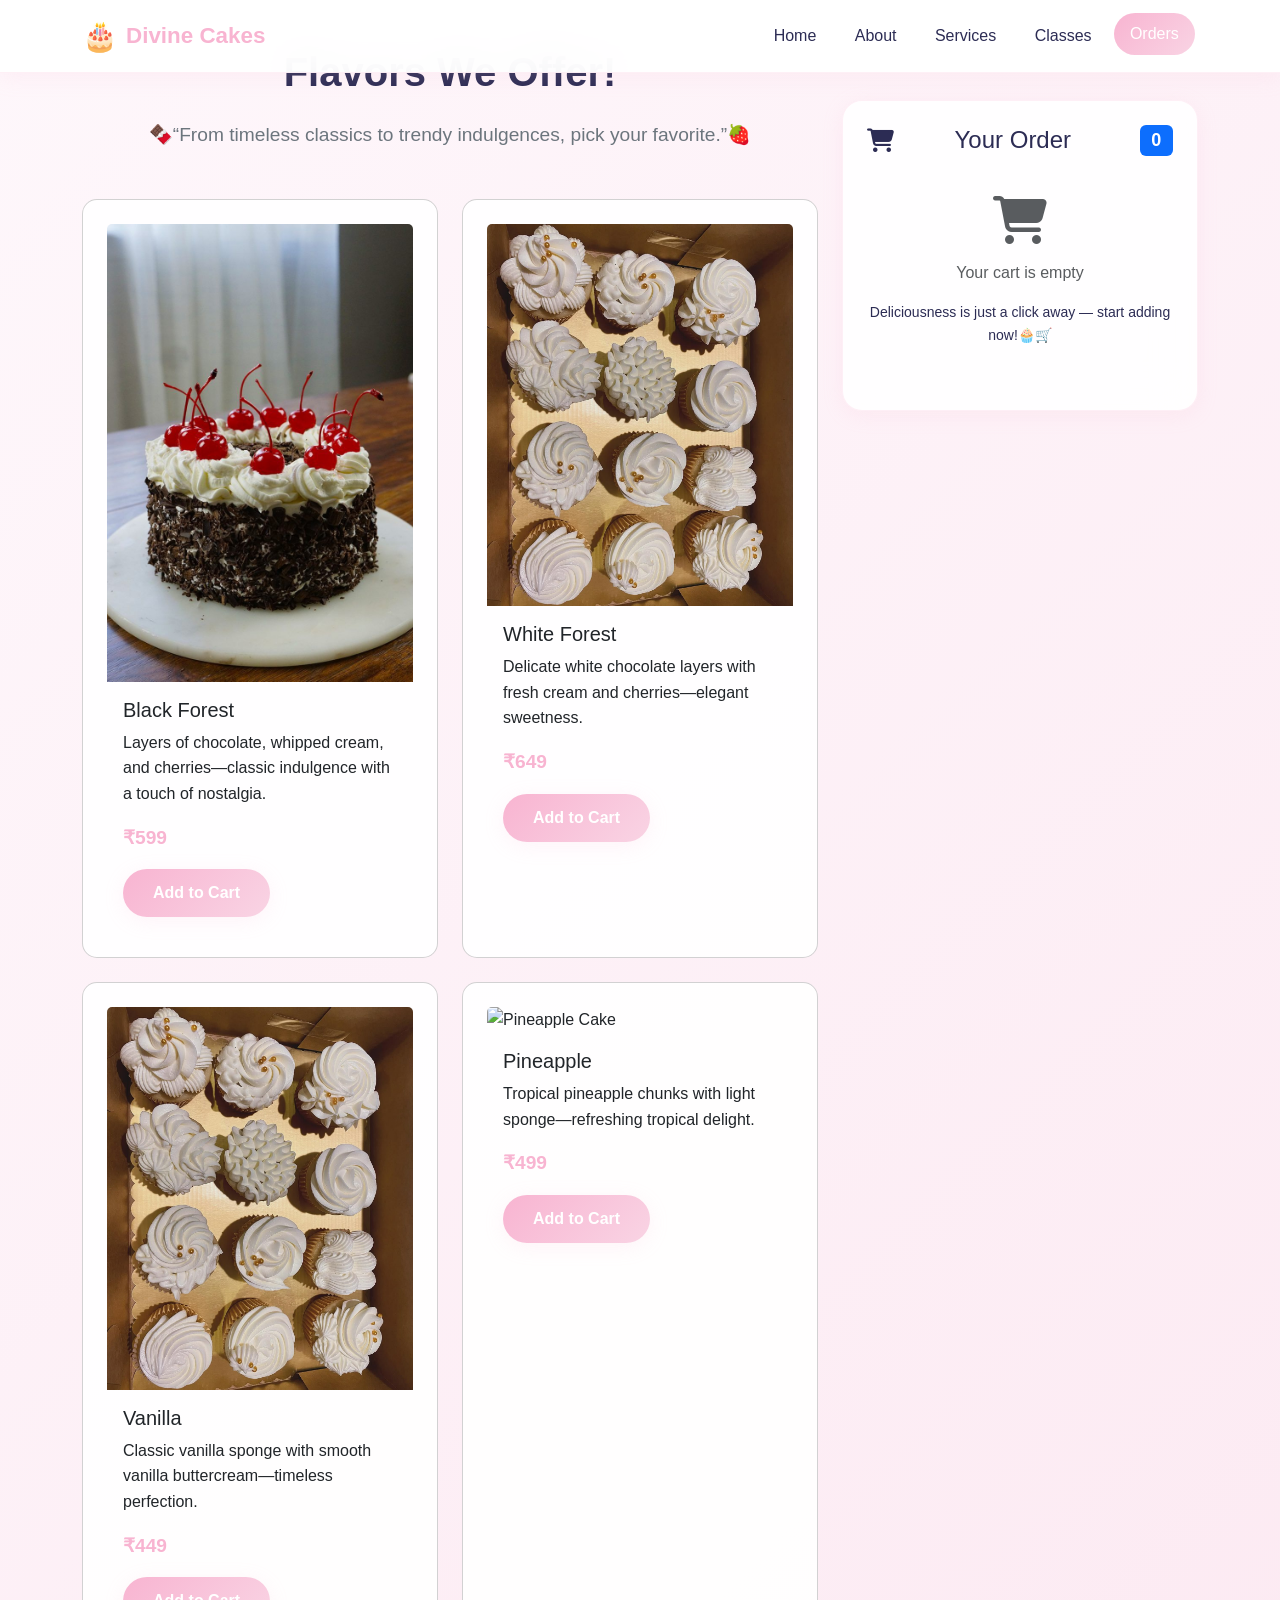
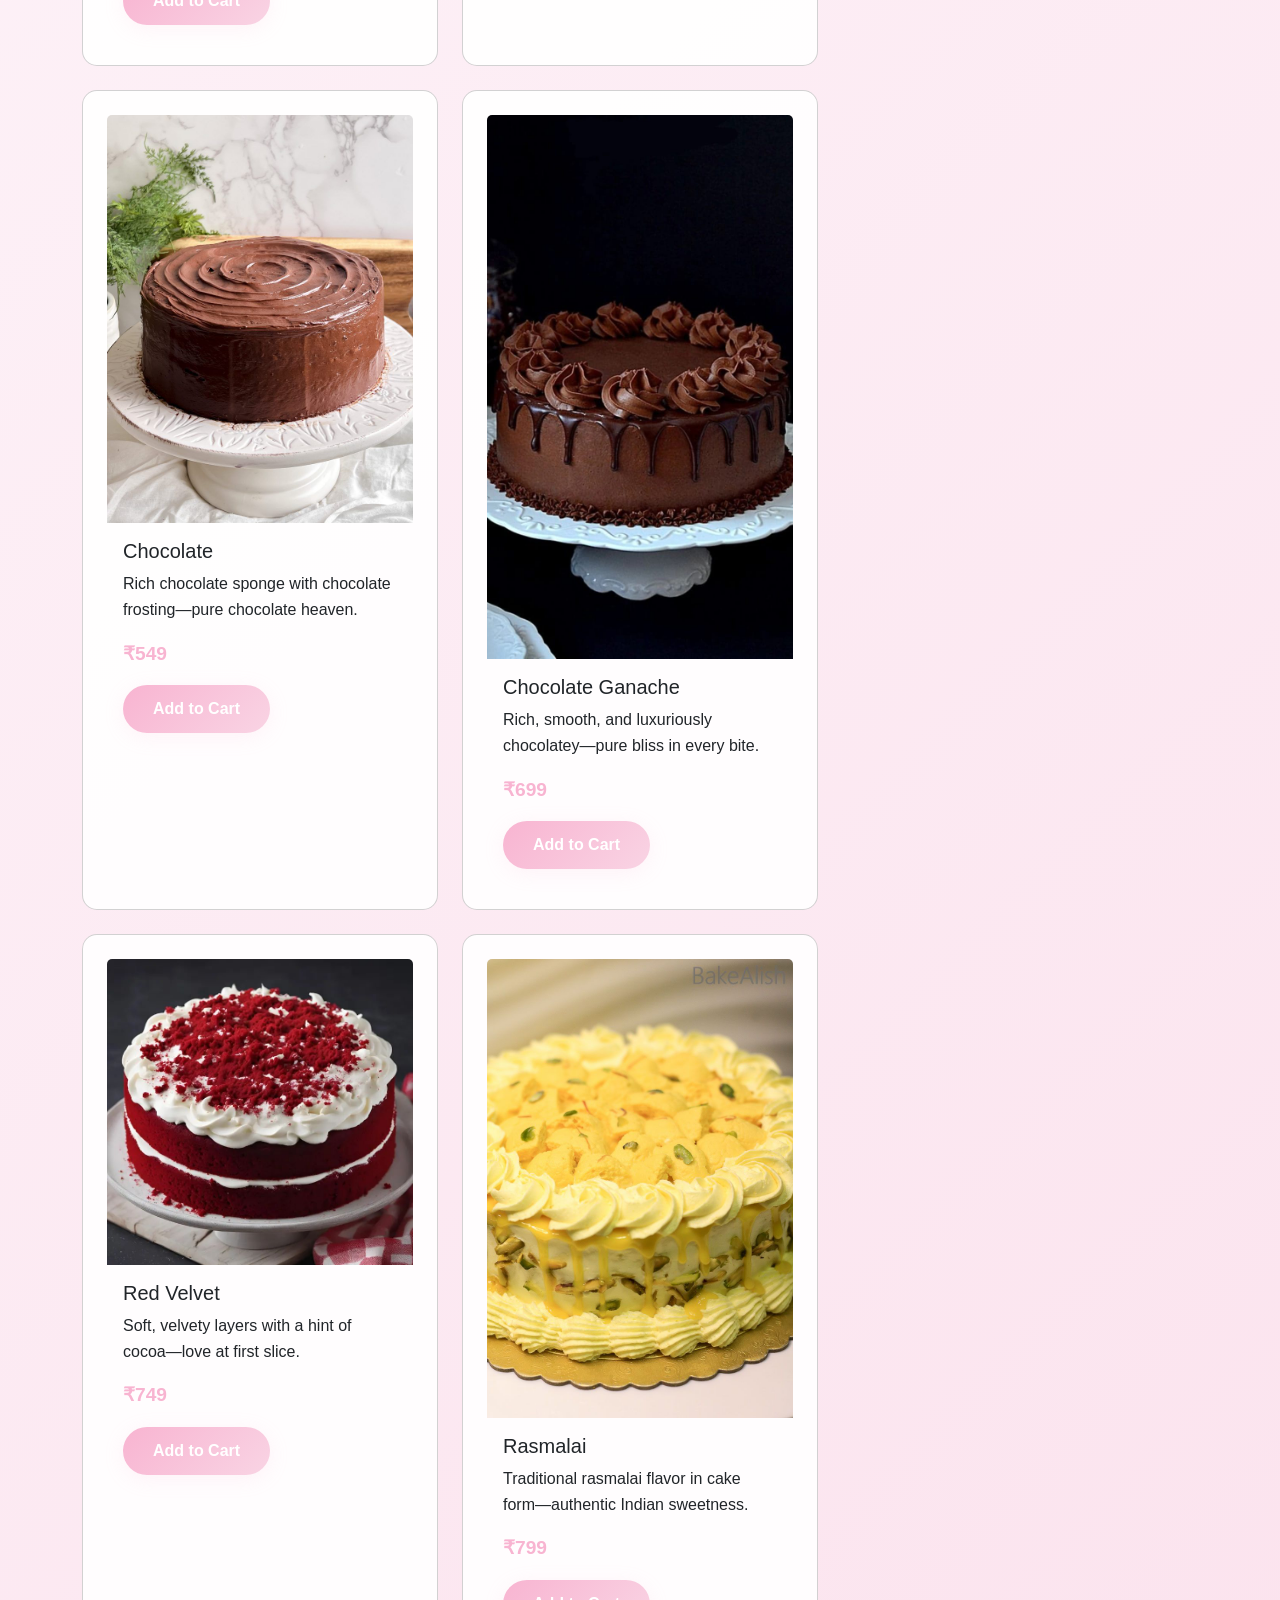
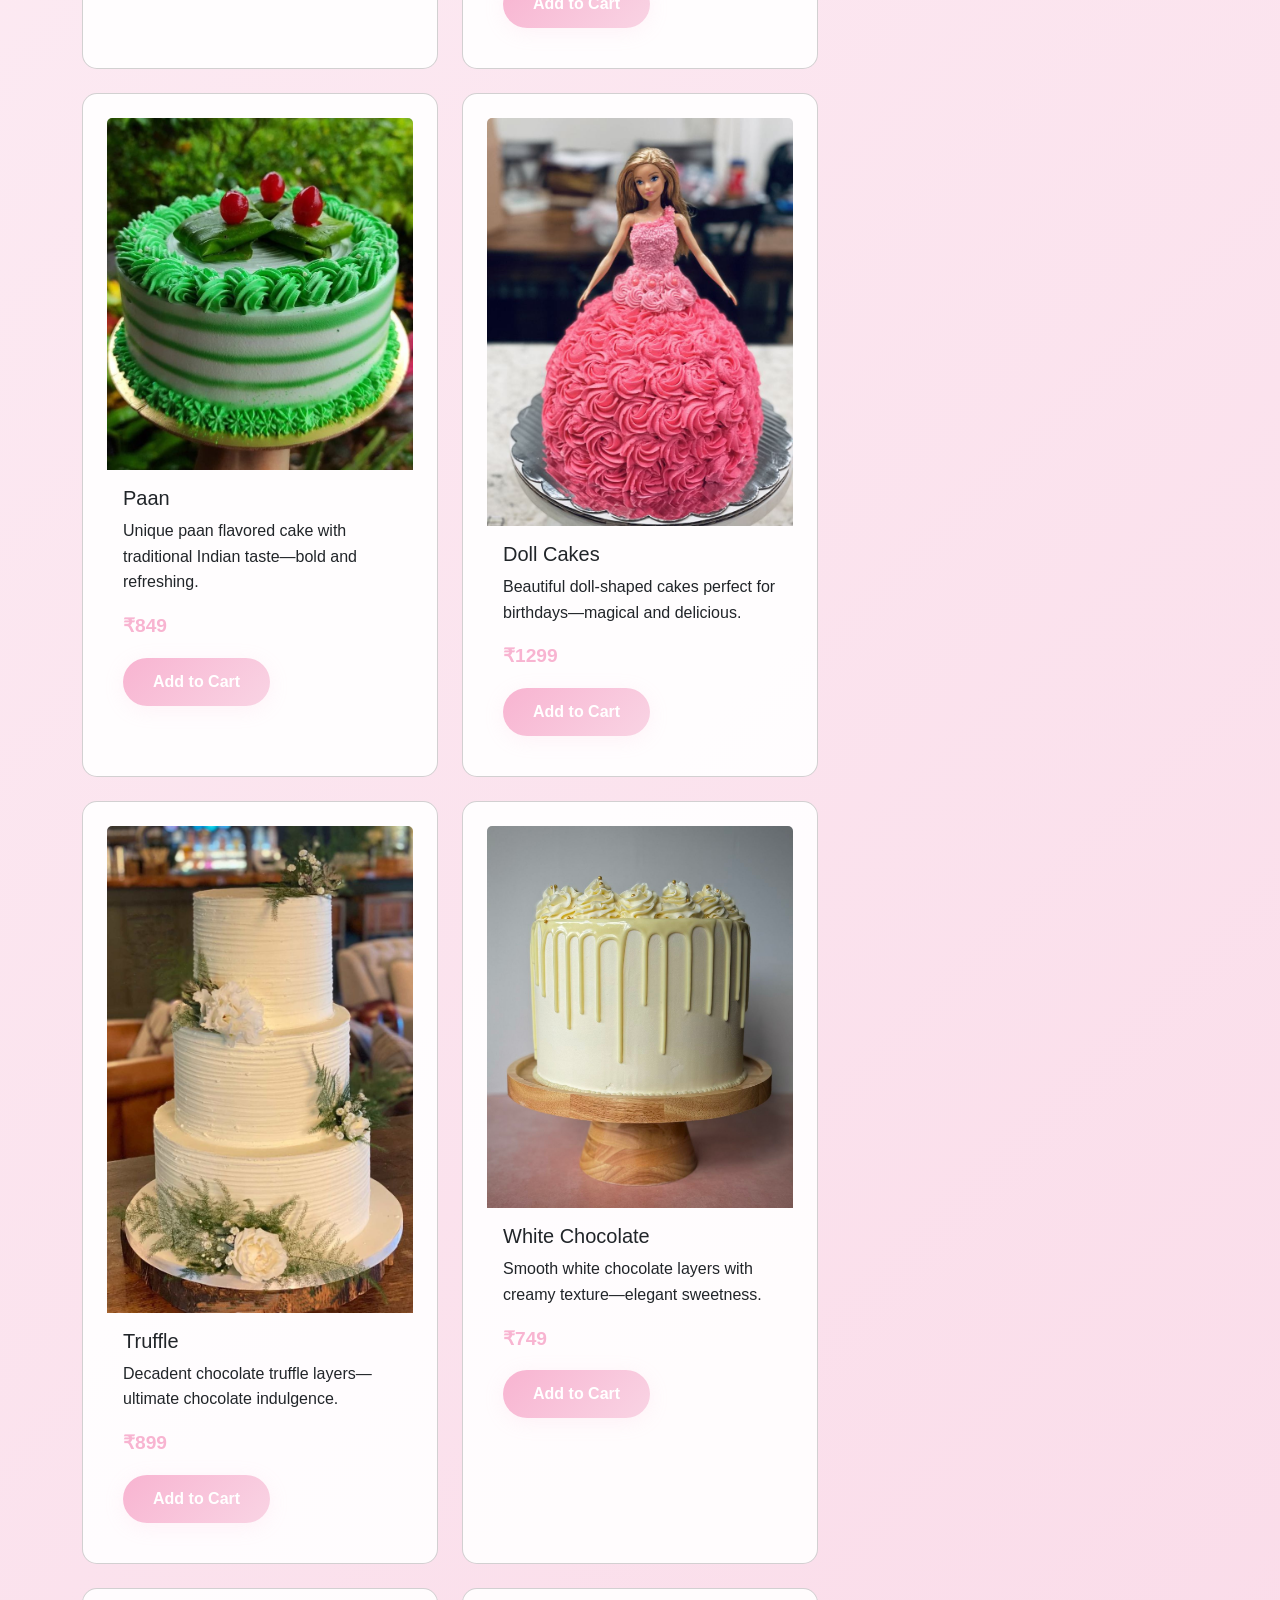
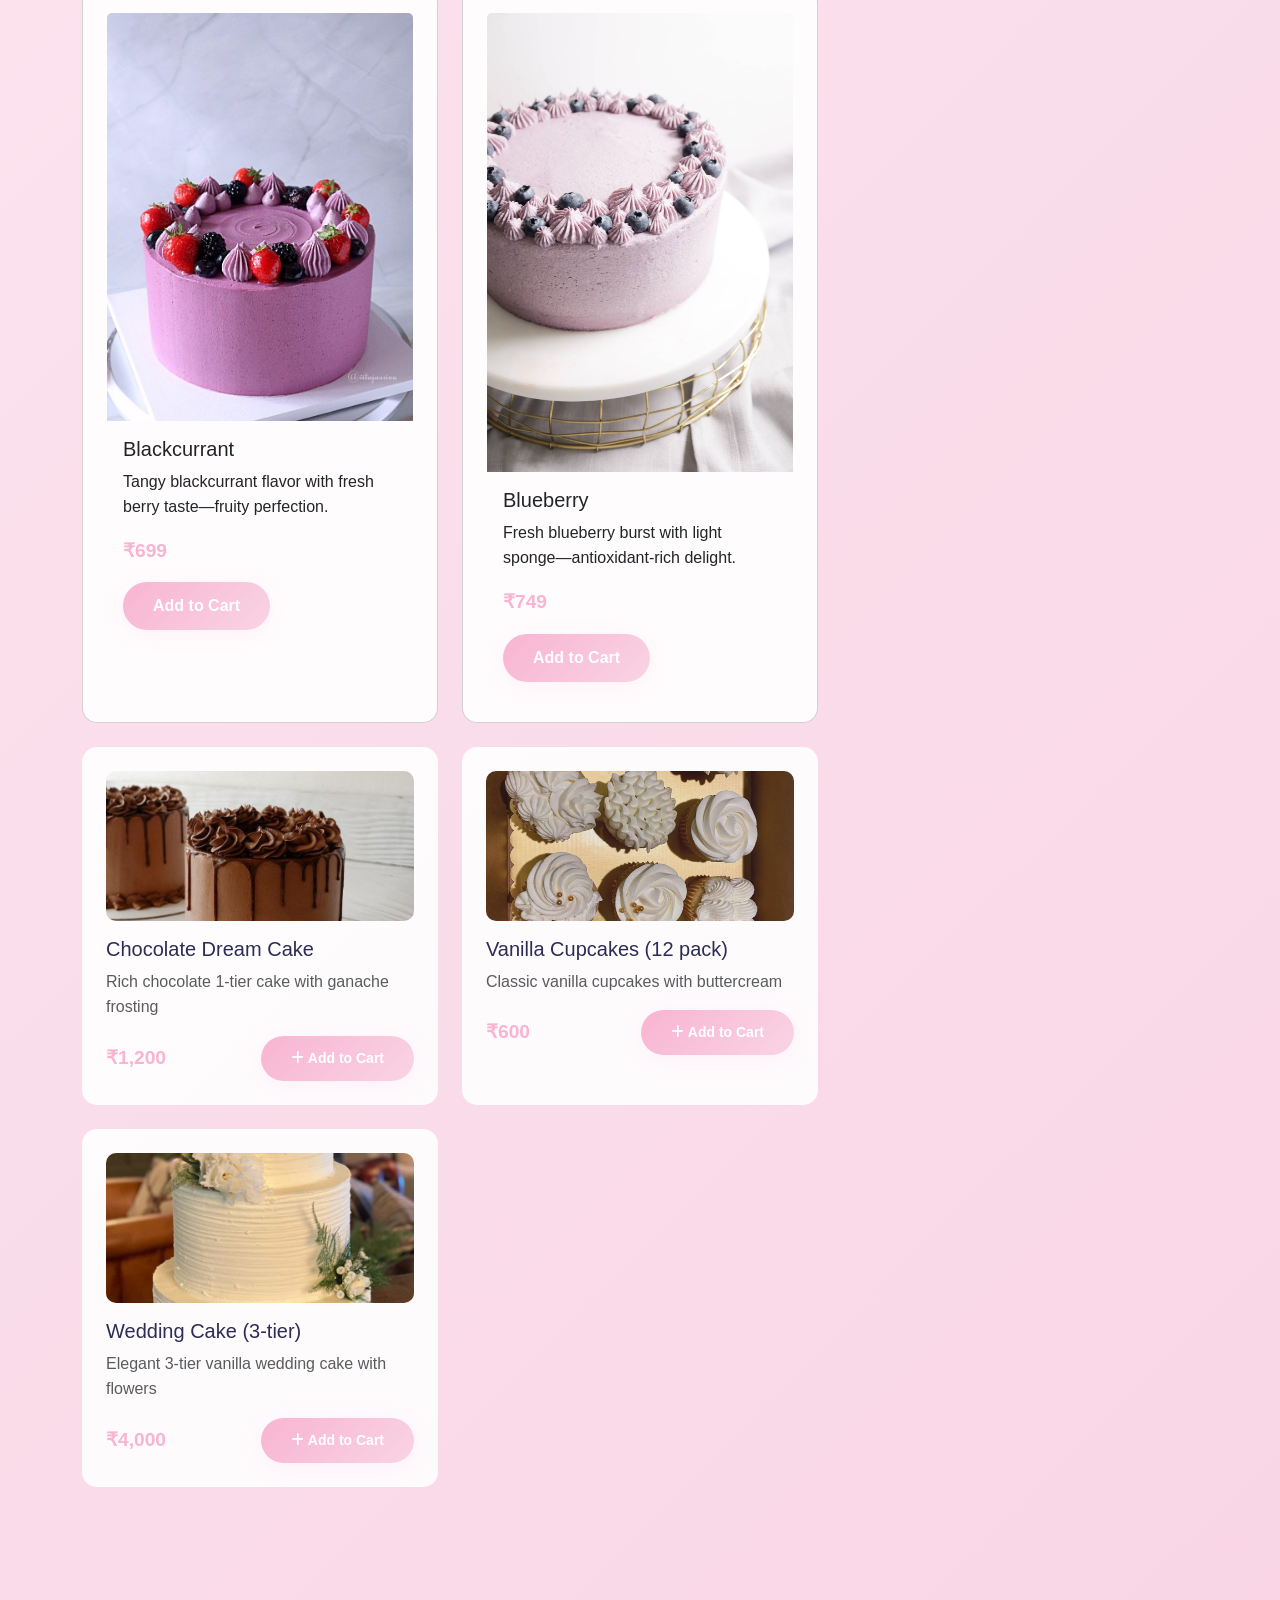
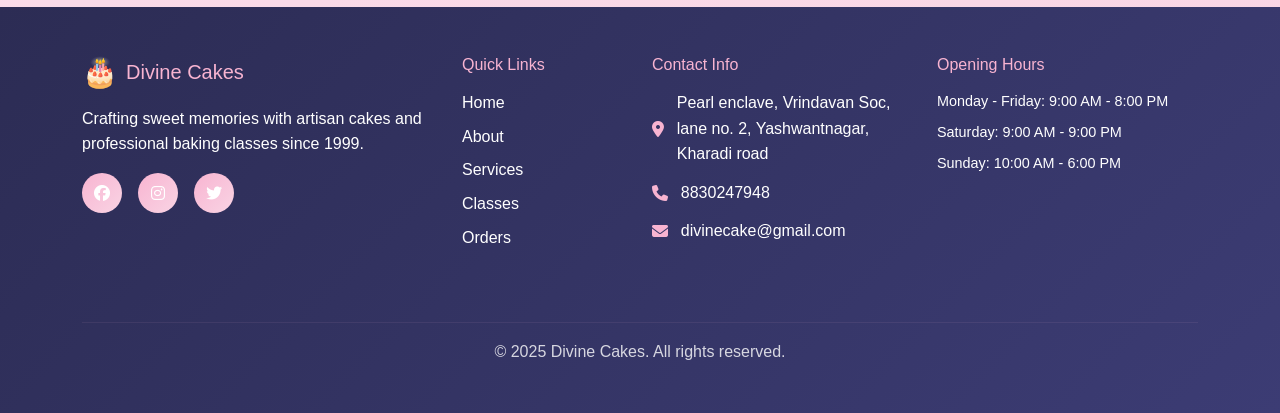
==== commit 17ade1bb: "formatting booking.html formatted title, made proceed to checkout functional." ====
--- a/booking.html
+++ b/booking.html
@@ -55,8 +55,8 @@
       <div class="col-lg-8">
         <!-- Cake Menu -->
         <div class="cake-menu mb-5">
-          <h3 class="section-title mb-4">Flavors We Offer</h3>
-          <p class="section-subtitle">Discover our delightful collection of handcrafted cakes</p>
+          <h3 class="section-title mb-4">Flavors We Offer!</h3>
+          <p class="section-subtitle">🍫“From timeless classics to trendy indulgences, pick your favorite.”🍓</p>
           <div class="row" id="cakeGrid">
 
             <!-- Cake 1 -->
@@ -66,7 +66,7 @@
                 <div class="card-body">
                   <h5 class="card-title">Black Forest</h5>
                   <p class="card-text">Layers of chocolate, whipped cream, and cherries—classic indulgence with a touch of nostalgia.</p>
-                  <p class="cake-price">599</p>
+                  <p class="cake-price">₹599</p>
                   <button class="btn btn-primary add-to-cart" data-cake-id="1">Add to Cart</button>
                 </div>
               </div>
@@ -79,7 +79,7 @@
                 <div class="card-body">
                   <h5 class="card-title">White Forest</h5>
                   <p class="card-text">Delicate white chocolate layers with fresh cream and cherries—elegant sweetness.</p>
-                  <p class="cake-price">649</p>
+                  <p class="cake-price">₹649</p>
                   <button class="btn btn-primary add-to-cart" data-cake-id="2">Add to Cart</button>
                 </div>
               </div>
@@ -92,7 +92,7 @@
                 <div class="card-body">
                   <h5 class="card-title">Vanilla</h5>
                   <p class="card-text">Classic vanilla sponge with smooth vanilla buttercream—timeless perfection.</p>
-                  <p class="cake-price">449</p>
+                  <p class="cake-price">₹449</p>
                   <button class="btn btn-primary add-to-cart" data-cake-id="3">Add to Cart</button>
                 </div>
               </div>
@@ -105,7 +105,7 @@
                 <div class="card-body">
                   <h5 class="card-title">Pineapple</h5>
                   <p class="card-text">Tropical pineapple chunks with light sponge—refreshing tropical delight.</p>
-                  <p class="cake-price">499</p>
+                  <p class="cake-price">₹499</p>
                   <button class="btn btn-primary add-to-cart" data-cake-id="4">Add to Cart</button>
                 </div>
               </div>
@@ -118,7 +118,7 @@
                 <div class="card-body">
                   <h5 class="card-title">Chocolate</h5>
                   <p class="card-text">Rich chocolate sponge with chocolate frosting—pure chocolate heaven.</p>
-                  <p class="cake-price">549</p>
+                  <p class="cake-price">₹549</p>
                   <button class="btn btn-primary add-to-cart" data-cake-id="5">Add to Cart</button>
                 </div>
               </div>
@@ -131,7 +131,7 @@
                 <div class="card-body">
                   <h5 class="card-title">Chocolate Ganache</h5>
                   <p class="card-text">Rich, smooth, and luxuriously chocolatey—pure bliss in every bite.</p>
-                  <p class="cake-price">699</p>
+                  <p class="cake-price">₹699</p>
                   <button class="btn btn-primary add-to-cart" data-cake-id="6">Add to Cart</button>
                 </div>
               </div>
@@ -144,7 +144,7 @@
                 <div class="card-body">
                   <h5 class="card-title">Red Velvet</h5>
                   <p class="card-text">Soft, velvety layers with a hint of cocoa—love at first slice.</p>
-                  <p class="cake-price">749</p>
+                  <p class="cake-price">₹749</p>
                   <button class="btn btn-primary add-to-cart" data-cake-id="7">Add to Cart</button>
                 </div>
               </div>
@@ -157,7 +157,7 @@
                 <div class="card-body">
                   <h5 class="card-title">Rasmalai</h5>
                   <p class="card-text">Traditional rasmalai flavor in cake form—authentic Indian sweetness.</p>
-                  <p class="cake-price">799</p>
+                  <p class="cake-price">₹799</p>
                   <button class="btn btn-primary add-to-cart" data-cake-id="8">Add to Cart</button>
                 </div>
               </div>
@@ -170,7 +170,7 @@
                 <div class="card-body">
                   <h5 class="card-title">Paan</h5>
                   <p class="card-text">Unique paan flavored cake with traditional Indian taste—bold and refreshing.</p>
-                  <p class="cake-price">849</p>
+                  <p class="cake-price">₹849</p>
                   <button class="btn btn-primary add-to-cart" data-cake-id="9">Add to Cart</button>
                 </div>
               </div>
@@ -183,7 +183,7 @@
                 <div class="card-body">
                   <h5 class="card-title">Doll Cakes</h5>
                   <p class="card-text">Beautiful doll-shaped cakes perfect for birthdays—magical and delicious.</p>
-                  <p class="cake-price">1299</p>
+                  <p class="cake-price">₹1299</p>
                   <button class="btn btn-primary add-to-cart" data-cake-id="10">Add to Cart</button>
                 </div>
               </div>
@@ -196,7 +196,7 @@
                 <div class="card-body">
                   <h5 class="card-title">Truffle</h5>
                   <p class="card-text">Decadent chocolate truffle layers—ultimate chocolate indulgence.</p>
-                  <p class="cake-price">899</p>
+                  <p class="cake-price">₹899</p>
                   <button class="btn btn-primary add-to-cart" data-cake-id="11">Add to Cart</button>
                 </div>
               </div>
@@ -209,7 +209,7 @@
                 <div class="card-body">
                   <h5 class="card-title">White Chocolate</h5>
                   <p class="card-text">Smooth white chocolate layers with creamy texture—elegant sweetness.</p>
-                  <p class="cake-price">749</p>
+                  <p class="cake-price">₹749</p>
                   <button class="btn btn-primary add-to-cart" data-cake-id="12">Add to Cart</button>
                 </div>
               </div>
@@ -222,7 +222,7 @@
                 <div class="card-body">
                   <h5 class="card-title">Blackcurrant</h5>
                   <p class="card-text">Tangy blackcurrant flavor with fresh berry taste—fruity perfection.</p>
-                  <p class="cake-price">699</p>
+                  <p class="cake-price">₹699</p>
                   <button class="btn btn-primary add-to-cart" data-cake-id="13">Add to Cart</button>
                 </div>
               </div>
@@ -235,7 +235,7 @@
                 <div class="card-body">
                   <h5 class="card-title">Blueberry</h5>
                   <p class="card-text">Fresh blueberry burst with light sponge—antioxidant-rich delight.</p>
-                  <p class="cake-price">749</p>
+                  <p class="cake-price">₹749</p>
                   <button class="btn btn-primary add-to-cart" data-cake-id="14">Add to Cart</button>
                 </div>
               </div>
@@ -246,42 +246,122 @@
       </div>
 
       <div class="col-lg-4">
-        <!-- Shopping Cart -->
-        <div class="cart-section glass-card sticky-top">
-          <h4 class="cart-title">
-            <i class="fas fa-shopping-cart"></i>
-            Your Order
-            <span class="badge bg-primary ms-2" id="cartCount">0</span>
-          </h4>
-          <div id="cartItems">
-            <div class="empty-cart text-center py-4">
-              <i class="fas fa-shopping-cart fa-3x text-muted mb-3"></i>
-              <p class="text-muted">Your cart is empty</p>
-              <p class="small">💍 Choose your dream cake to begin the magic! </p>
-            </div>
-          </div>
-          <div class="cart-total" id="cartTotal" style="display: none;">
-            <div class="total-row">
-              <span>Subtotal:</span>
-              <span id="subtotal">Rs 0.00</span>
-            </div>
-            <div class="total-row">
-              <span>Tax (8.5%):</span>
-              <span id="tax">Rs 0.00</span>
-            </div>
-            <div class="total-row total-final">
-              <strong>
-                <span>Total:</span>
-                <span id="finalTotal">Rs 0.00</span>
-              </strong>
-            </div>
-            <button class="btn btn-primary w-100 mt-3" id="checkoutBtn">Proceed to Checkout</button>
-          </div>
+                            <!-- Shopping Cart -->
+                    <div class="cart-section glass-card sticky-top">
+                        <h4 class="cart-title">
+                            <i class="fas fa-shopping-cart"></i>
+                            Your Order
+                            <span class="badge bg-primary ms-2" id="cartCount">0</span>
+                        </h4>
+                        <div id="cartItems">
+                            <div class="empty-cart text-center py-4">
+                                <i class="fas fa-shopping-cart fa-3x text-muted mb-3"></i>
+                                <p class="text-muted">Your cart is empty</p>
+                                <p class="small">Deliciousness is just a click away — start adding now!🧁🛒</p>
+                            </div>
+                        </div>
+                        <div class="cart-total" id="cartTotal" style="display: none;">
+                            <div class="total-row">
+                                <span>Subtotal:</span>
+                                <span id="subtotal">Rs 0.00</span>
+                            </div>
+                            <div class="total-row">
+                                <span>Tax (8.5%):</span>
+                                <span id="tax">Rs 0.00</span>
+                            </div>
+                            <div class="total-row total-final">
+                                <strong>
+                                    <span>Total:</span>
+                                    <span id="finalTotal">Rs 0.00</span>
+                                </strong>
+                            </div>
+                            <button class="btn btn-primary w-100 mt-3" id="checkoutBtn">Proceed to Checkout</button>
+                        </div>
+                    </div>
+                </div>
+            </div>
         </div>
-      </div>
+    </section>
+
+    <!-- Checkout Modal -->
+    <div class="modal fade" id="checkoutModal" tabindex="-1">
+        <div class="modal-dialog modal-lg">
+            <div class="modal-content">
+                <div class="modal-header">
+                    <h5 class="modal-title">Checkout</h5>
+                    <button type="button" class="btn-close" data-bs-dismiss="modal"></button>
+                </div>
+                <div class="modal-body">
+                    <form id="checkoutForm">
+                        <div class="row">
+                            <div class="col-md-6">
+                                <h6 class="mb-3">Customer Information</h6>
+                                <div class="mb-3">
+                                    <label class="form-label">Full Name *</label>
+                                    <input type="text" class="form-control" id="customerName" required>
+                                </div>
+                                <div class="mb-3">
+                                    <label class="form-label">Email Address *</label>
+                                    <input type="email" class="form-control" id="customerEmail" required>
+                                </div>
+                                <div class="mb-3">
+                                    <label class="form-label">Phone Number *</label>
+                                    <input type="tel" class="form-control" id="customerPhone" required>
+                                </div>
+                            </div>
+                            <div class="col-md-6">
+                                <h6 class="mb-3">Order Details</h6>
+                                <div class="mb-3">
+                                    <label class="form-label">Order Type *</label>
+                                    <select class="form-select" id="orderType" required>
+                                        <option value="">Select order type</option>
+                                        <option value="pickup">Pickup</option>
+                                        <option value="delivery">Delivery</option>
+                                    </select>
+                                </div>
+                                <div class="mb-3">
+                                    <label class="form-label">Preferred Date *</label>
+                                    <input type="date" class="form-control" id="preferredDate" required>
+                                </div>
+                                <div class="mb-3">
+                                    <label class="form-label">Special Instructions</label>
+                                    <textarea class="form-control" id="specialInstructions" rows="3"></textarea>
+                                </div>
+                            </div>
+                        </div>
+                        <div class="delivery-address" id="deliveryAddress" style="display: none;">
+                            <h6 class="mb-3">Delivery Address</h6>
+                            <div class="row">
+                                <div class="col-12 mb-3">
+                                    <label class="form-label">Street Address *</label>
+                                    <input type="text" class="form-control" id="streetAddress">
+                                </div>
+                                <div class="col-md-6 mb-3">
+                                    <label class="form-label">City *</label>
+                                    <input type="text" class="form-control" id="city">
+                                </div>
+                                <div class="col-md-3 mb-3">
+                                    <label class="form-label">State *</label>
+                                    <input type="text" class="form-control" id="state">
+                                </div>
+                                <div class="col-md-3 mb-3">
+                                    <label class="form-label">ZIP Code *</label>
+                                    <input type="text" class="form-control" id="zipCode">
+                                </div>
+                            </div>
+                        </div>
+                    </form>
+                </div>
+                <div class="modal-footer">
+                    <div class="me-auto">
+                        <strong>Total: <span id="modalTotal">Rs 0.00</span></strong>
+                    </div>
+                    <button type="button" class="btn btn-secondary" data-bs-dismiss="modal">Cancel</button>
+                    <button type="button" class="btn btn-primary" id="submitOrder">Place Order</button>
+                </div>
+            </div>
+        </div>
     </div>
-  </div>
-</section>
 
   
   <!-- Footer -->
@@ -362,6 +442,5 @@
     <script src="assets/js/components.js"></script>
 
   <script src="assets/js/main.js"></script>
-</body>
+  </body>
 </html>
-
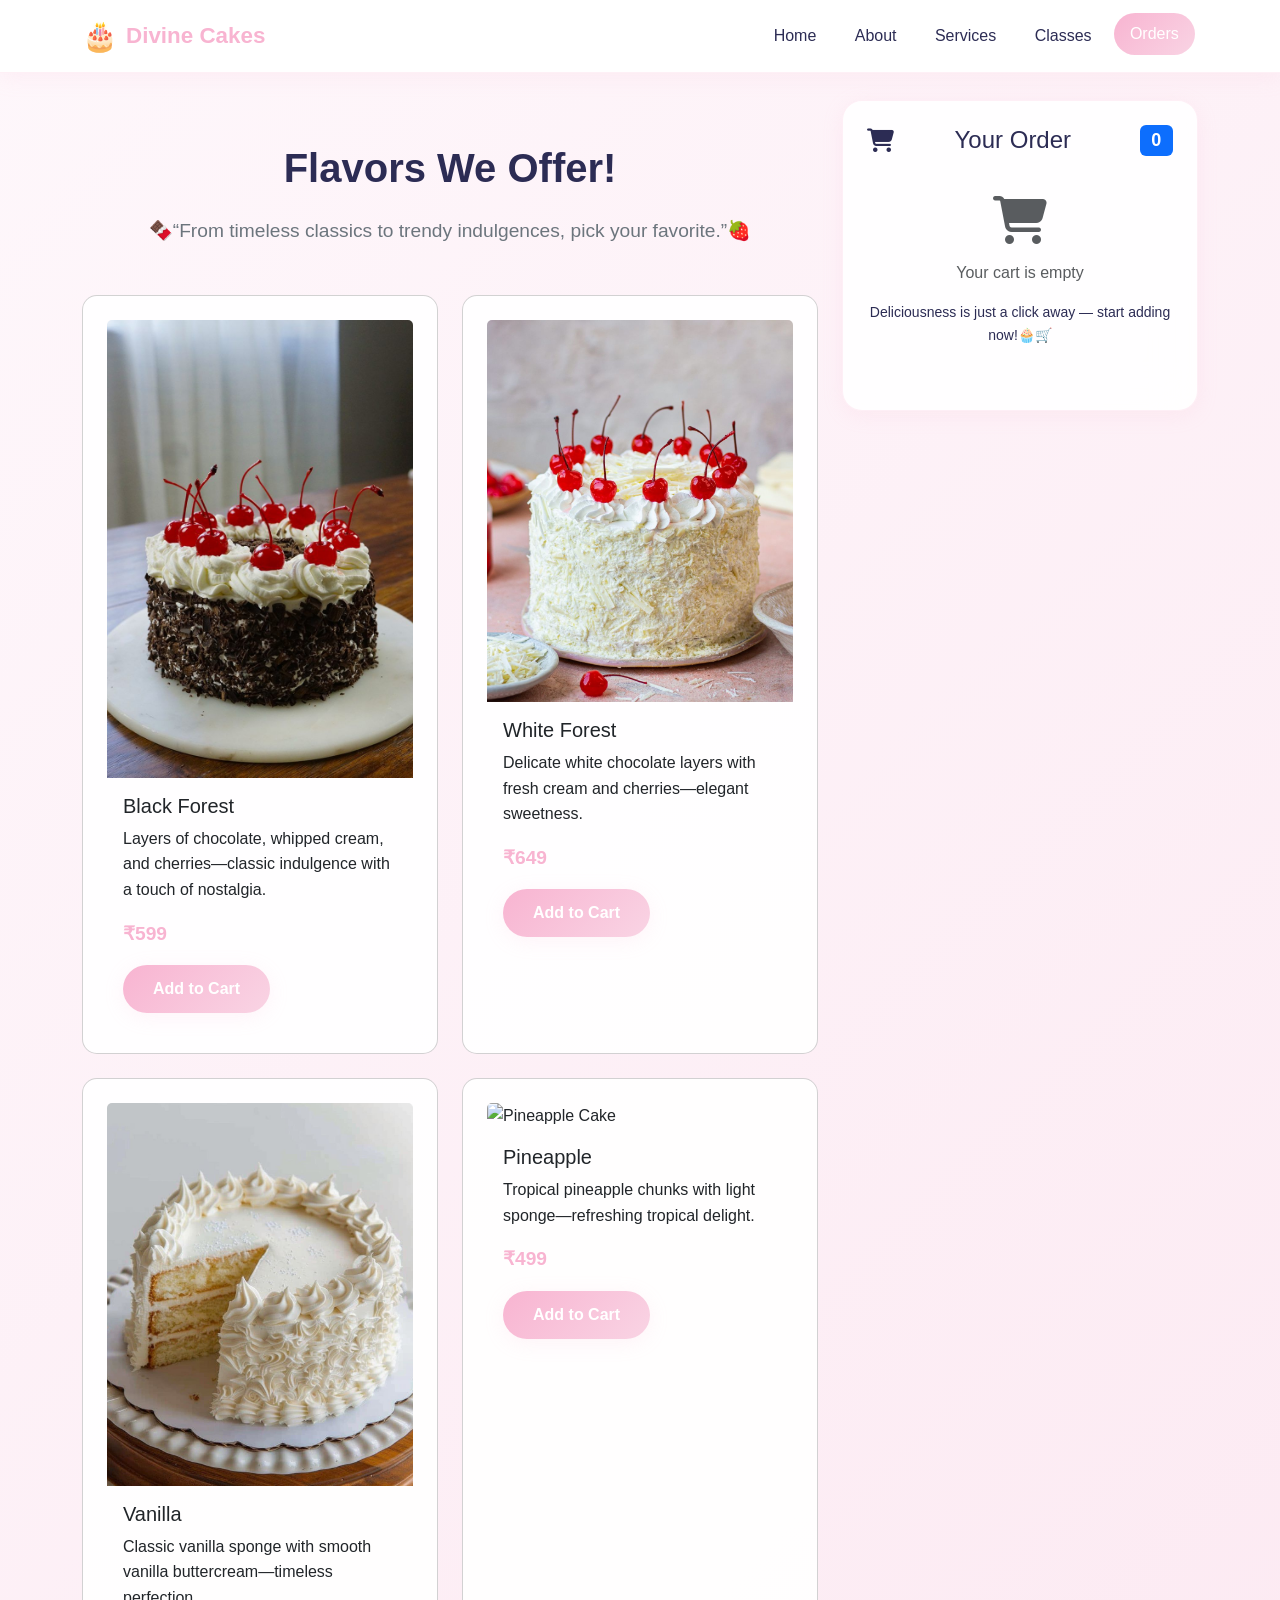
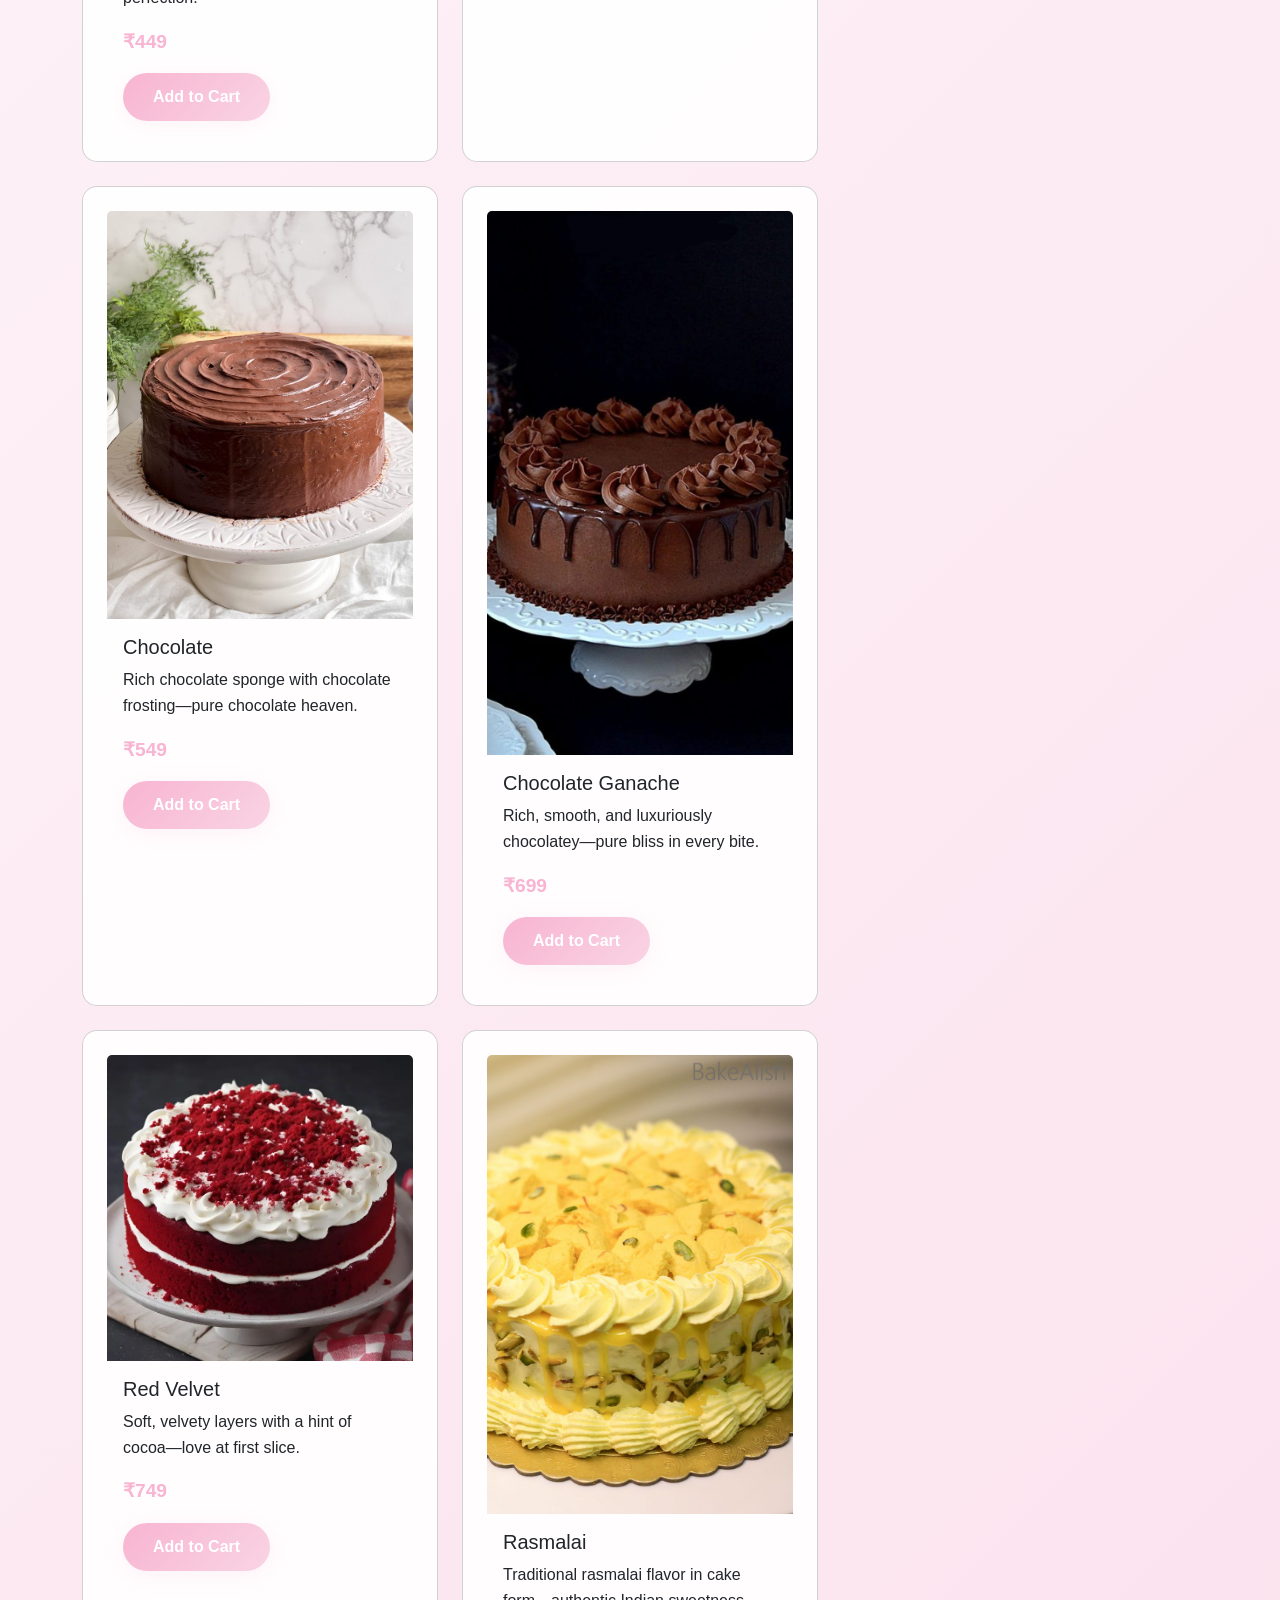
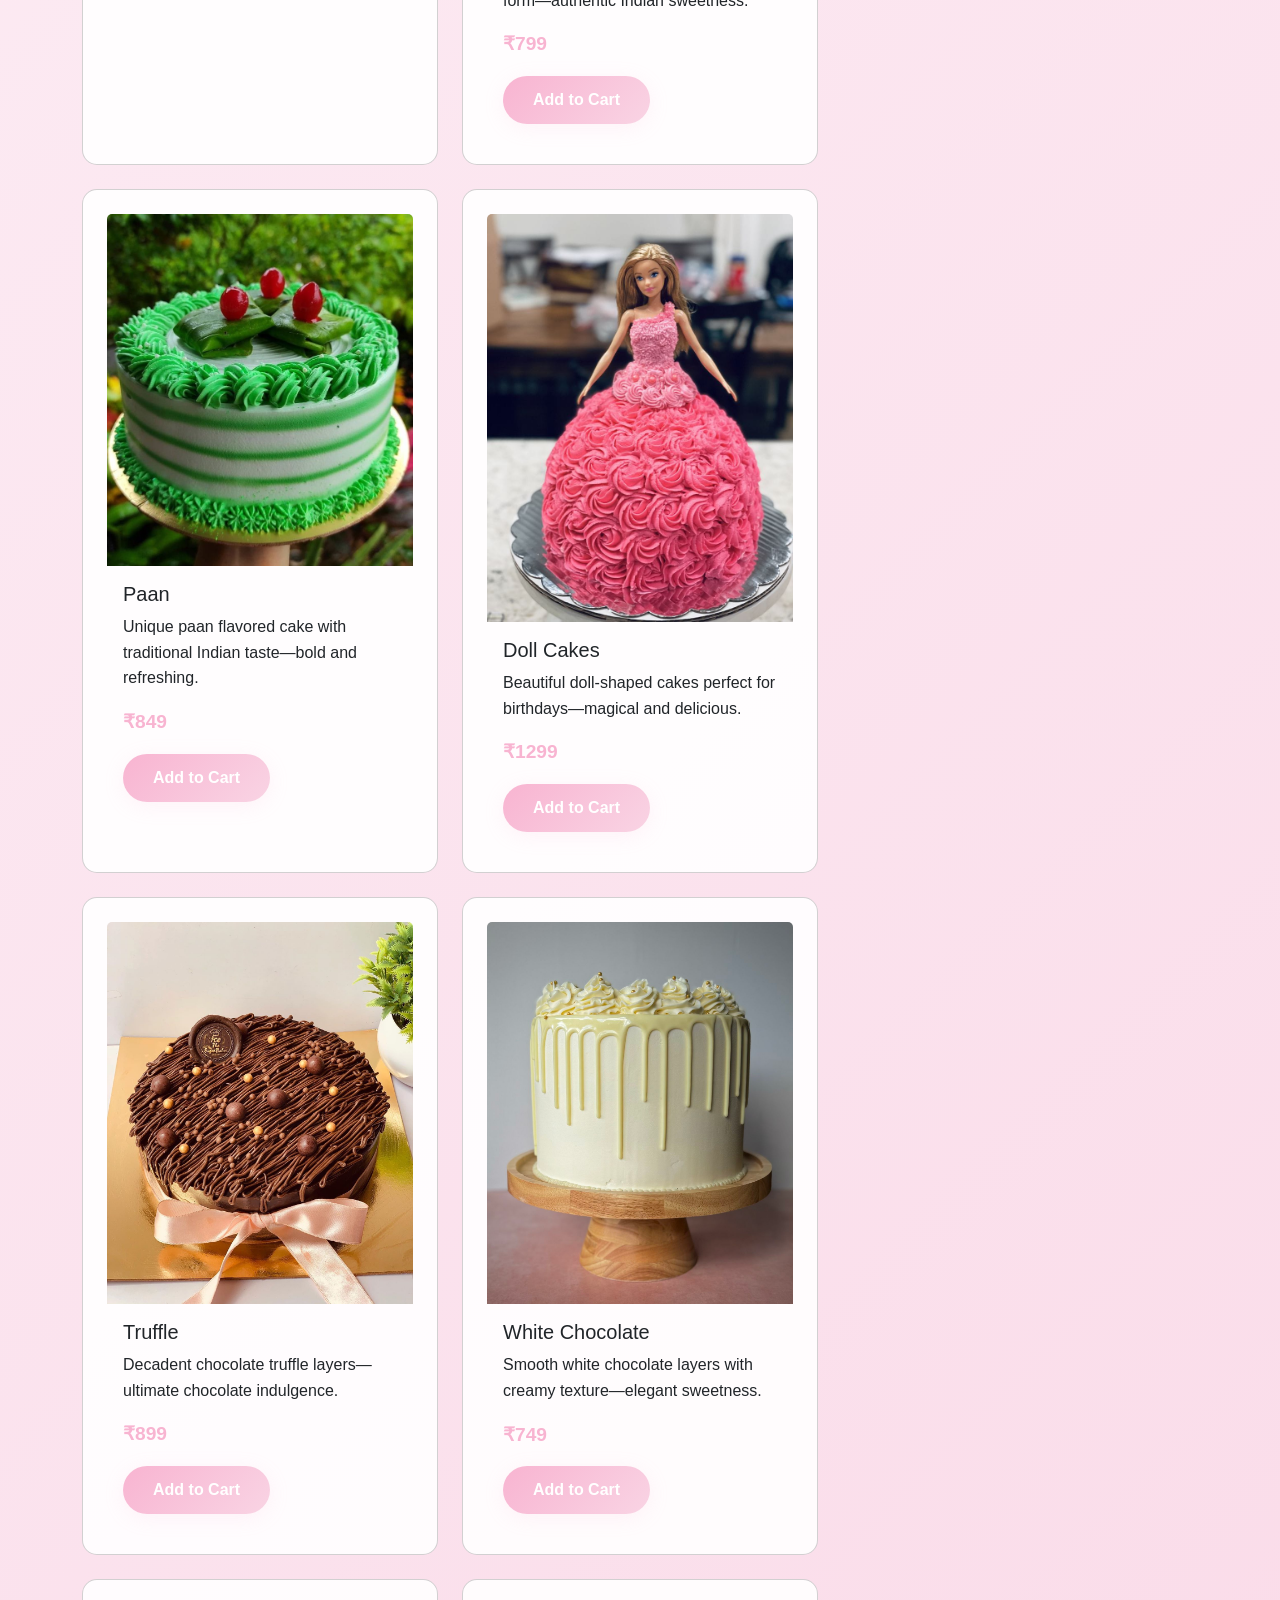
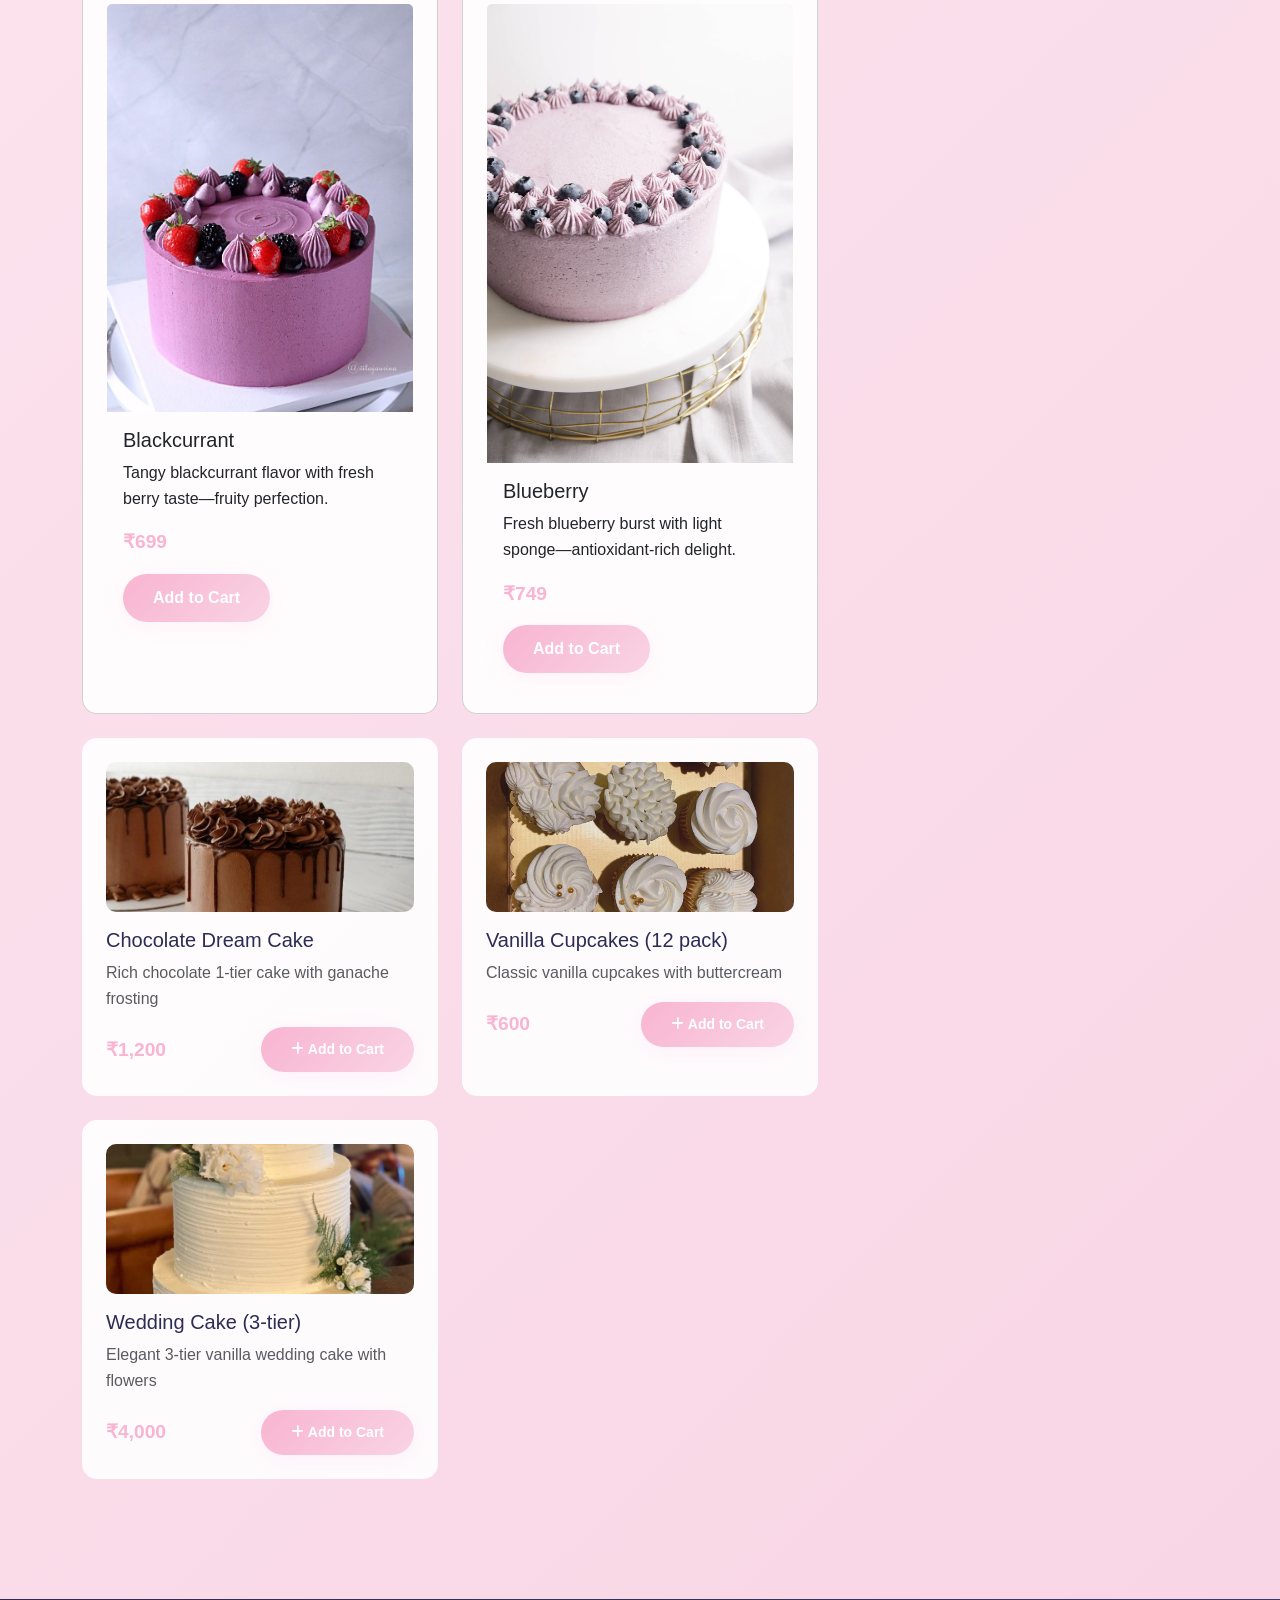
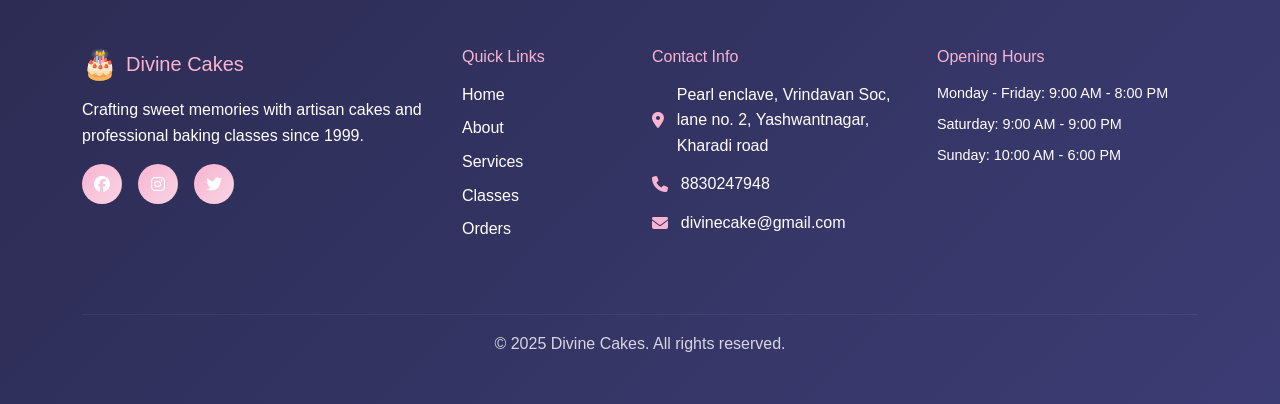
==== commit acf4a7cf: "fixed image issues in booking.html Added pineapple, vanilla, whiteforest, truffle etc" ====
--- a/booking.html
+++ b/booking.html
@@ -75,7 +75,7 @@
             <!-- Cake 2 -->
             <div class="col-md-6 mb-4">
               <div class="cake-item card h-100" data-cake-id="2">
-                <img src="cakeimg/cupcake.jpg" alt="White Forest Cake" class="card-img-top">
+                <img src="cakeimg/wforest.jpg" alt="White Forest Cake" class="card-img-top">
                 <div class="card-body">
                   <h5 class="card-title">White Forest</h5>
                   <p class="card-text">Delicate white chocolate layers with fresh cream and cherries—elegant sweetness.</p>
@@ -88,7 +88,7 @@
             <!-- Cake 3 -->
             <div class="col-md-6 mb-4">
               <div class="cake-item card h-100" data-cake-id="3">
-                <img src="cakeimg/cupcake.jpg" alt="Vanilla Cake" class="card-img-top">
+                <img src="cakeimg/vanillack.jpg" alt="Vanilla Cake" class="card-img-top">
                 <div class="card-body">
                   <h5 class="card-title">Vanilla</h5>
                   <p class="card-text">Classic vanilla sponge with smooth vanilla buttercream—timeless perfection.</p>
@@ -101,7 +101,7 @@
             <!-- Cake 4 -->
             <div class="col-md-6 mb-4">
               <div class="cake-item card h-100" data-cake-id="4">
-                <img src="cakeimg/" alt="Pineapple Cake" class="card-img-top">
+                <img src="cakeimg/pineapple" alt="Pineapple Cake" class="card-img-top">
                 <div class="card-body">
                   <h5 class="card-title">Pineapple</h5>
                   <p class="card-text">Tropical pineapple chunks with light sponge—refreshing tropical delight.</p>
@@ -192,7 +192,7 @@
             <!-- Cake 11 -->
             <div class="col-md-6 mb-4">
               <div class="cake-item card h-100" data-cake-id="11">
-                <img src="cakeimg/wedding.jpg" alt="Truffle Cake" class="card-img-top">
+                <img src="cakeimg/truffle.jpg" alt="Truffle Cake" class="card-img-top">
                 <div class="card-body">
                   <h5 class="card-title">Truffle</h5>
                   <p class="card-text">Decadent chocolate truffle layers—ultimate chocolate indulgence.</p>
@@ -444,3 +444,4 @@
   <script src="assets/js/main.js"></script>
   </body>
 </html>
+
--- a/assets/css/custom.css
+++ b/assets/css/custom.css
@@ -276,6 +276,13 @@
     color: var(--dark);
     text-align: center;
     margin-bottom: 1rem;
+    margin-top: 0;
+    padding-top: 1rem;
+}
+/* Flavors Section Specific */
+#flavors .section-title {
+    margin-top: 2rem;
+    padding-top: 2rem;
 }
 
 .section-subtitle {
@@ -610,6 +617,15 @@
 }
 
 /* Orders Page */
+.orders-content {
+    padding-top: 120px; /* Account for fixed navbar */
+    min-height: 100vh;
+}
+
+.orders-content .container {
+    padding-top: 2rem;
+}
+
 .cake-menu-item {
     margin-bottom: 2rem;
 }
--- a/assets/css/custom.css
+++ b/assets/css/custom.css
@@ -276,6 +276,13 @@
     color: var(--dark);
     text-align: center;
     margin-bottom: 1rem;
+    margin-top: 0;
+    padding-top: 1rem;
+}
+/* Flavors Section Specific */
+#flavors .section-title {
+    margin-top: 2rem;
+    padding-top: 2rem;
 }
 
 .section-subtitle {
@@ -610,6 +617,15 @@
 }
 
 /* Orders Page */
+.orders-content {
+    padding-top: 120px; /* Account for fixed navbar */
+    min-height: 100vh;
+}
+
+.orders-content .container {
+    padding-top: 2rem;
+}
+
 .cake-menu-item {
     margin-bottom: 2rem;
 }
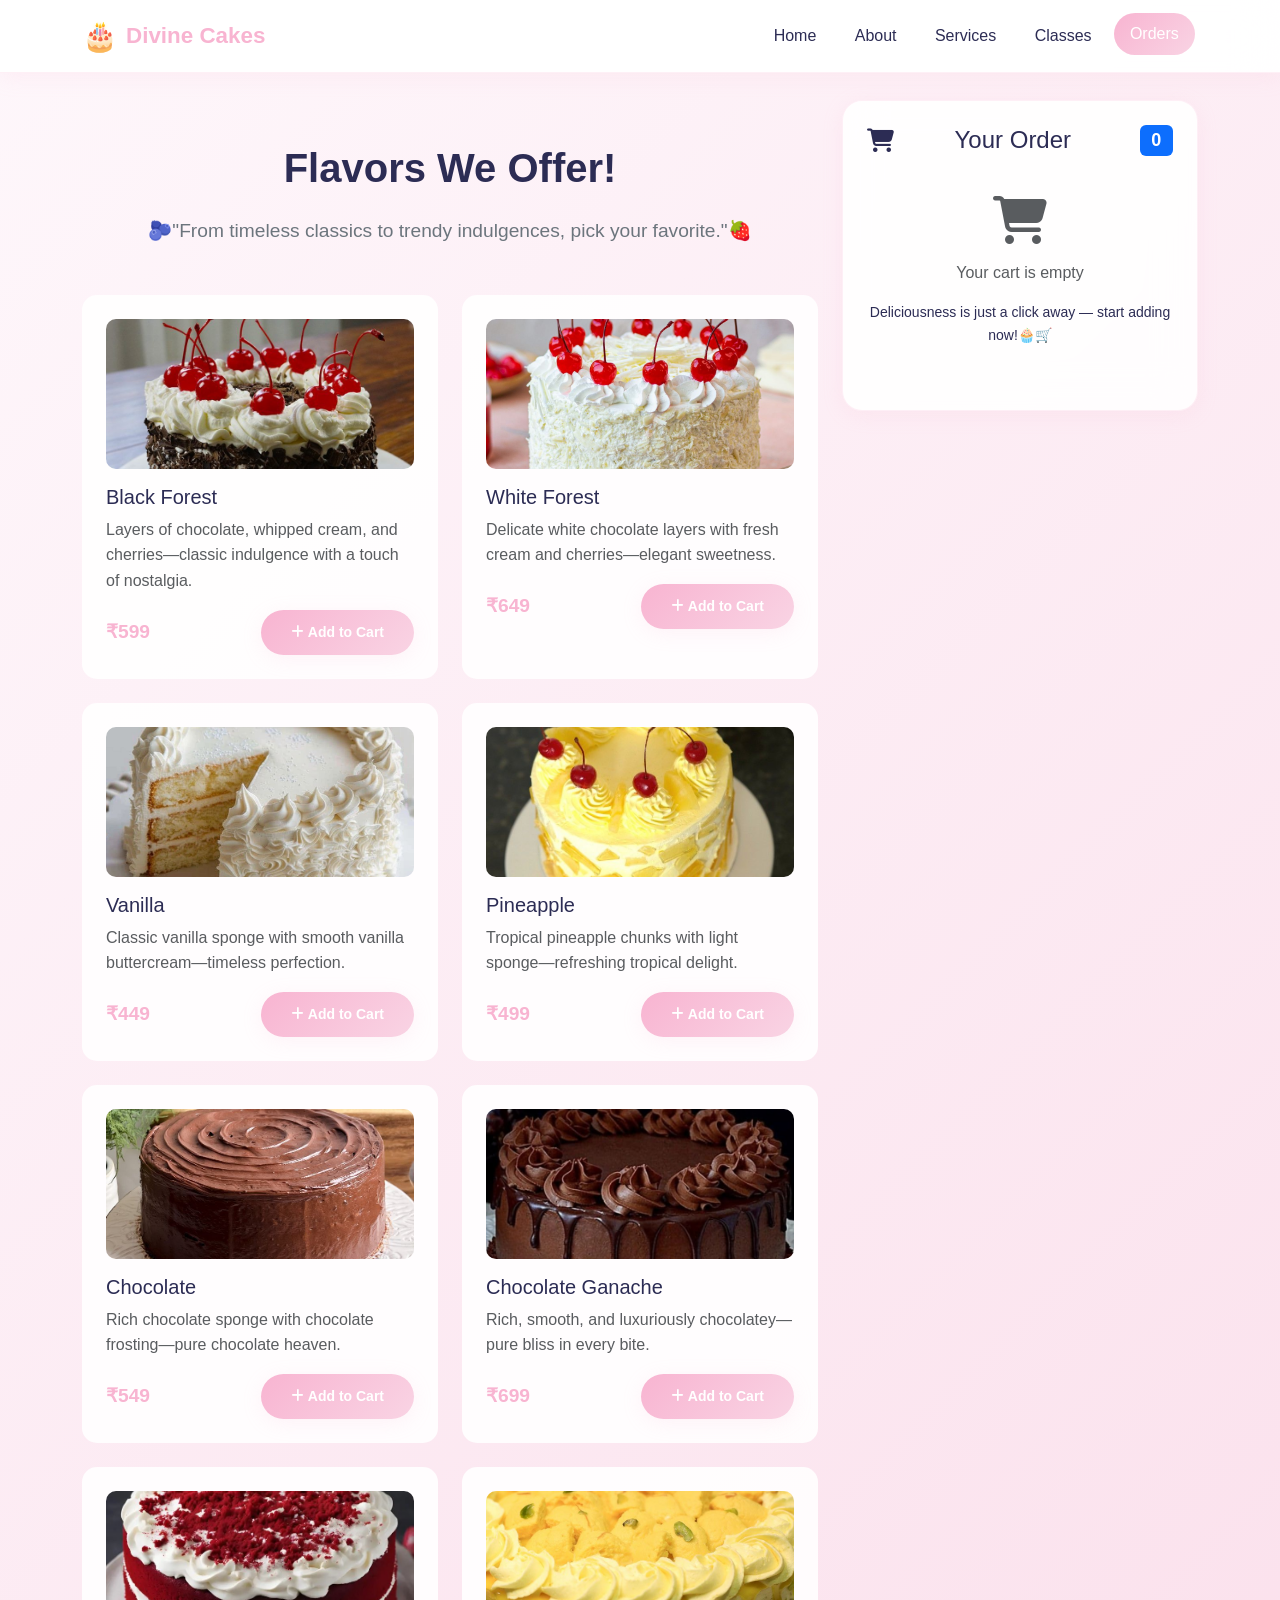
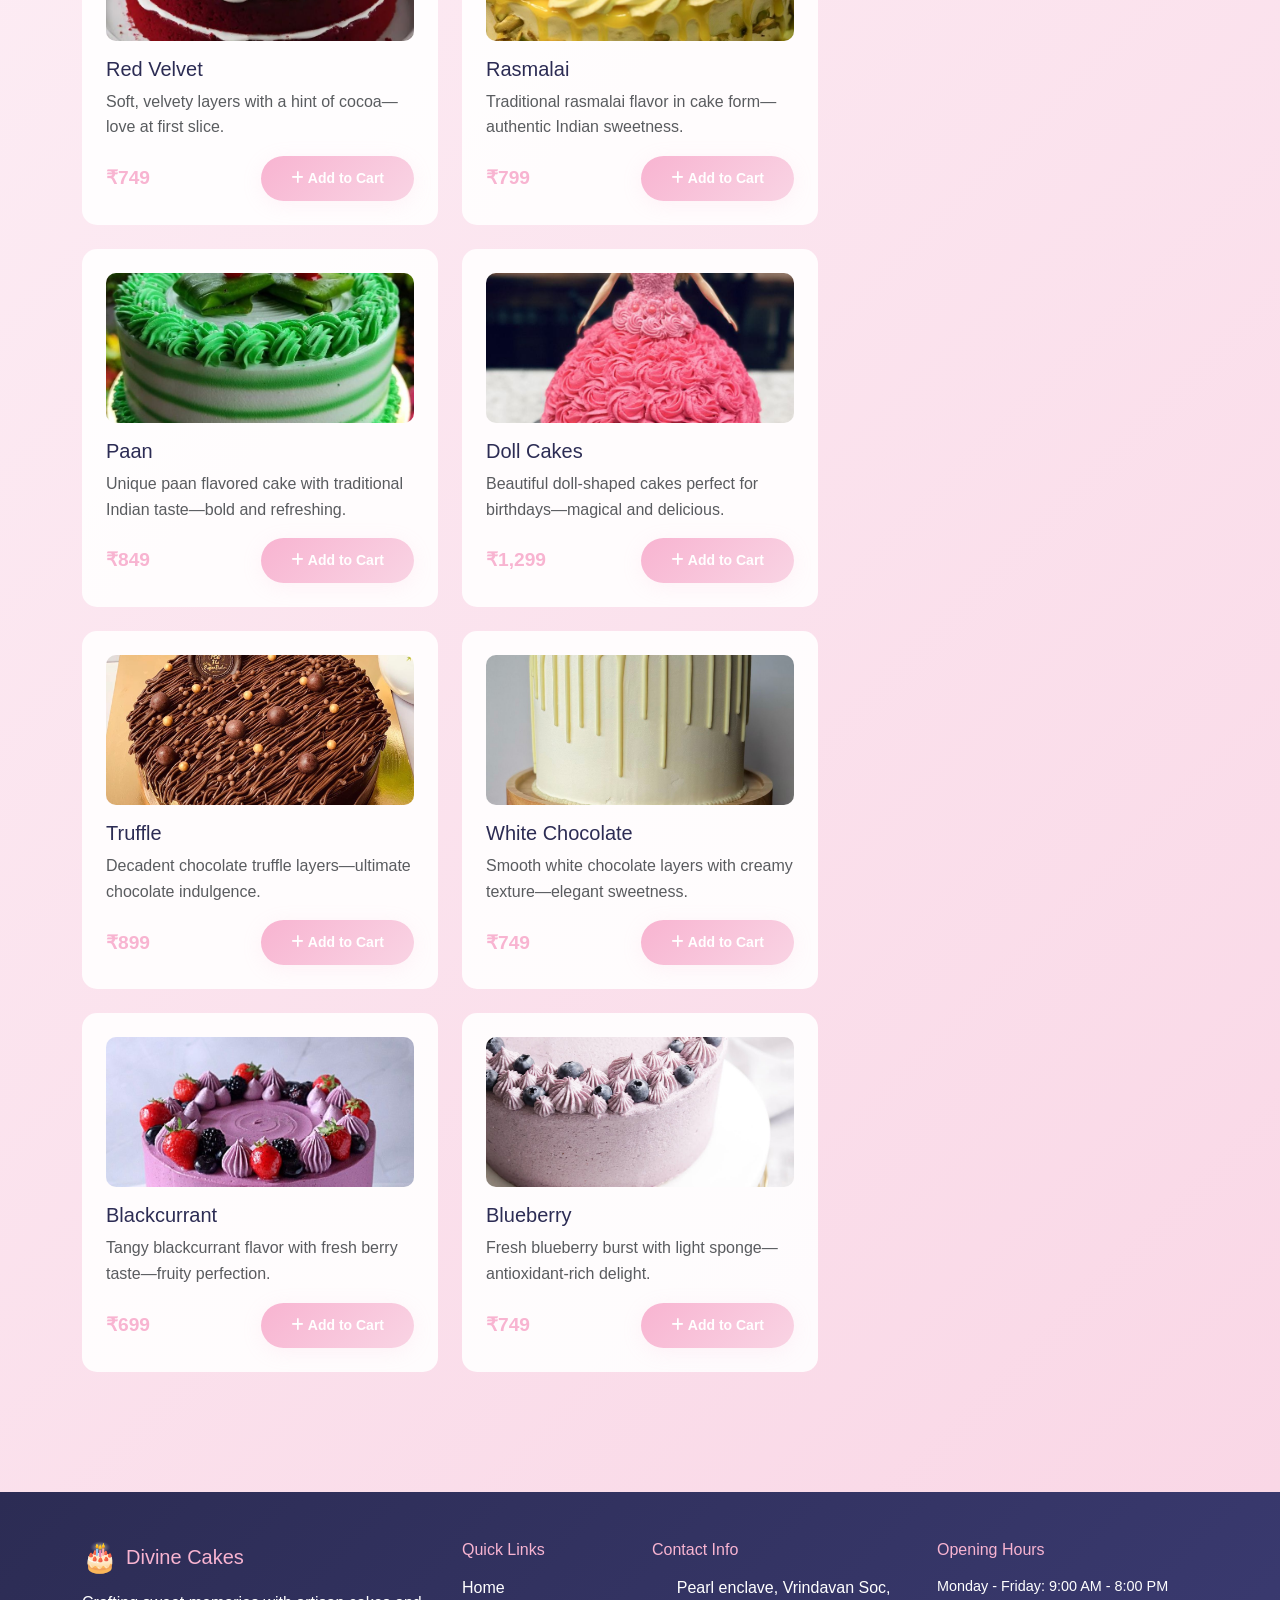
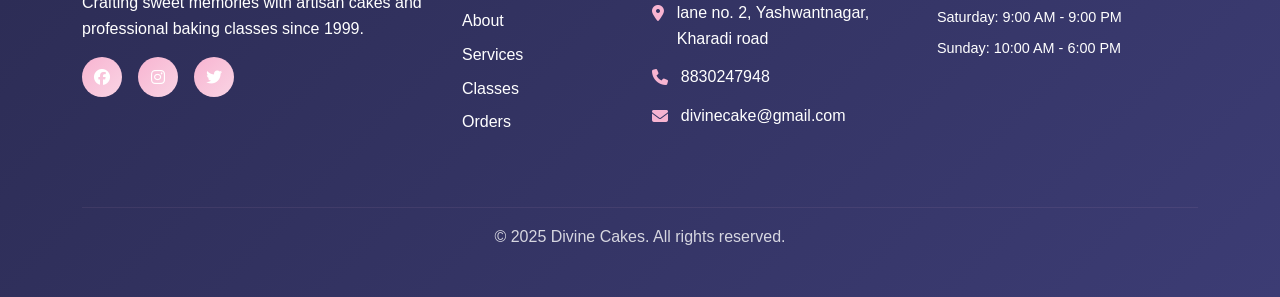
==== commit caa731e9: "Update booking.html" ====
--- a/booking.html
+++ b/booking.html
@@ -46,9 +46,7 @@
         </div>
     </header>
 
- 
-
-  <!-- Flavors Section -->
+ <!-- Flavors Section -->
 <section class="orders-content py-5" id="flavors">
   <div class="container">
     <div class="row">
@@ -56,231 +54,48 @@
         <!-- Cake Menu -->
         <div class="cake-menu mb-5">
           <h3 class="section-title mb-4">Flavors We Offer!</h3>
-          <p class="section-subtitle">🍫“From timeless classics to trendy indulgences, pick your favorite.”🍓</p>
+          <p class="section-subtitle">🫐"From timeless classics to trendy indulgences, pick your favorite."🍓</p>
           <div class="row" id="cakeGrid">
-
-            <!-- Cake 1 -->
-            <div class="col-md-6 mb-4">
-              <div class="cake-item card h-100" data-cake-id="1">
-                <img src="cakeimg/black_forest.jpg" alt="Black Forest Cake" class="card-img-top">
-                <div class="card-body">
-                  <h5 class="card-title">Black Forest</h5>
-                  <p class="card-text">Layers of chocolate, whipped cream, and cherries—classic indulgence with a touch of nostalgia.</p>
-                  <p class="cake-price">₹599</p>
-                  <button class="btn btn-primary add-to-cart" data-cake-id="1">Add to Cart</button>
-                </div>
+            <!-- Cakes will be dynamically loaded here by JavaScript -->
+          </div>
+        </div>
+      </div>
+      
+      <div class="col-lg-4">
+        <!-- Shopping Cart -->
+        <div class="cart-section glass-card sticky-top">
+          <h4 class="cart-title">
+            <i class="fas fa-shopping-cart"></i>
+            Your Order
+            <span class="badge bg-primary ms-2" id="cartCount">0</span>
+          </h4>
+         <div id="cartItems">
+            <div class="empty-cart text-center py-4">
+               <i class="fas fa-shopping-cart fa-3x text-muted mb-3"></i>
+                <p class="text-muted">Your cart is empty</p>
+                <p class="small">Deliciousness is just a click away — start adding now!🧁🛒</p>
+             </div>
+          </div>
+          <div class="cart-total" id="cartTotal" style="display: none;">
+            <div class="total-row">
+               <span>Subtotal:</span>
+               <span id="subtotal">Rs 0.00</span>
+             </div>
+             <div class="total-row">
+                <span>Tax (8.5%):</span>
+                <span id="tax">Rs 0.00</span>
               </div>
-            </div>
-
-            <!-- Cake 2 -->
-            <div class="col-md-6 mb-4">
-              <div class="cake-item card h-100" data-cake-id="2">
-                <img src="cakeimg/wforest.jpg" alt="White Forest Cake" class="card-img-top">
-                <div class="card-body">
-                  <h5 class="card-title">White Forest</h5>
-                  <p class="card-text">Delicate white chocolate layers with fresh cream and cherries—elegant sweetness.</p>
-                  <p class="cake-price">₹649</p>
-                  <button class="btn btn-primary add-to-cart" data-cake-id="2">Add to Cart</button>
-                </div>
-              </div>
-            </div>
-
-            <!-- Cake 3 -->
-            <div class="col-md-6 mb-4">
-              <div class="cake-item card h-100" data-cake-id="3">
-                <img src="cakeimg/vanillack.jpg" alt="Vanilla Cake" class="card-img-top">
-                <div class="card-body">
-                  <h5 class="card-title">Vanilla</h5>
-                  <p class="card-text">Classic vanilla sponge with smooth vanilla buttercream—timeless perfection.</p>
-                  <p class="cake-price">₹449</p>
-                  <button class="btn btn-primary add-to-cart" data-cake-id="3">Add to Cart</button>
-                </div>
-              </div>
-            </div>
-
-            <!-- Cake 4 -->
-            <div class="col-md-6 mb-4">
-              <div class="cake-item card h-100" data-cake-id="4">
-                <img src="cakeimg/pineapple" alt="Pineapple Cake" class="card-img-top">
-                <div class="card-body">
-                  <h5 class="card-title">Pineapple</h5>
-                  <p class="card-text">Tropical pineapple chunks with light sponge—refreshing tropical delight.</p>
-                  <p class="cake-price">₹499</p>
-                  <button class="btn btn-primary add-to-cart" data-cake-id="4">Add to Cart</button>
-                </div>
-              </div>
-            </div>
-
-            <!-- Cake 5 -->
-            <div class="col-md-6 mb-4">
-              <div class="cake-item card h-100" data-cake-id="5">
-                <img src="cakeimg/chocolate.jpg" alt="Chocolate Cake" class="card-img-top">
-                <div class="card-body">
-                  <h5 class="card-title">Chocolate</h5>
-                  <p class="card-text">Rich chocolate sponge with chocolate frosting—pure chocolate heaven.</p>
-                  <p class="cake-price">₹549</p>
-                  <button class="btn btn-primary add-to-cart" data-cake-id="5">Add to Cart</button>
-                </div>
-              </div>
-            </div>
-
-            <!-- Cake 6 -->
-            <div class="col-md-6 mb-4">
-              <div class="cake-item card h-100" data-cake-id="6">
-                <img src="cakeimg/chocolate_ganache.jpg" alt="Chocolate Ganache Cake" class="card-img-top">
-                <div class="card-body">
-                  <h5 class="card-title">Chocolate Ganache</h5>
-                  <p class="card-text">Rich, smooth, and luxuriously chocolatey—pure bliss in every bite.</p>
-                  <p class="cake-price">₹699</p>
-                  <button class="btn btn-primary add-to-cart" data-cake-id="6">Add to Cart</button>
-                </div>
-              </div>
-            </div>
-
-            <!-- Cake 7 -->
-            <div class="col-md-6 mb-4">
-              <div class="cake-item card h-100" data-cake-id="7">
-                <img src="cakeimg/Red_velvet.jpg" alt="Red Velvet Cake" class="card-img-top">
-                <div class="card-body">
-                  <h5 class="card-title">Red Velvet</h5>
-                  <p class="card-text">Soft, velvety layers with a hint of cocoa—love at first slice.</p>
-                  <p class="cake-price">₹749</p>
-                  <button class="btn btn-primary add-to-cart" data-cake-id="7">Add to Cart</button>
-                </div>
-              </div>
-            </div>
-
-            <!-- Cake 8 -->
-            <div class="col-md-6 mb-4">
-              <div class="cake-item card h-100" data-cake-id="8">
-                <img src="cakeimg/rasmalai.jpg" alt="Rasmalai Cake" class="card-img-top">
-                <div class="card-body">
-                  <h5 class="card-title">Rasmalai</h5>
-                  <p class="card-text">Traditional rasmalai flavor in cake form—authentic Indian sweetness.</p>
-                  <p class="cake-price">₹799</p>
-                  <button class="btn btn-primary add-to-cart" data-cake-id="8">Add to Cart</button>
-                </div>
-              </div>
-            </div>
-
-            <!-- Cake 9 -->
-            <div class="col-md-6 mb-4">
-              <div class="cake-item card h-100" data-cake-id="9">
-                <img src="cakeimg/paan.jpg" alt="Paan Cake" class="card-img-top">
-                <div class="card-body">
-                  <h5 class="card-title">Paan</h5>
-                  <p class="card-text">Unique paan flavored cake with traditional Indian taste—bold and refreshing.</p>
-                  <p class="cake-price">₹849</p>
-                  <button class="btn btn-primary add-to-cart" data-cake-id="9">Add to Cart</button>
-                </div>
-              </div>
-            </div>
-
-            <!-- Cake 10 -->
-            <div class="col-md-6 mb-4">
-              <div class="cake-item card h-100" data-cake-id="10">
-                <img src="cakeimg/doll_cake.jpg" alt="Doll Cakes" class="card-img-top">
-                <div class="card-body">
-                  <h5 class="card-title">Doll Cakes</h5>
-                  <p class="card-text">Beautiful doll-shaped cakes perfect for birthdays—magical and delicious.</p>
-                  <p class="cake-price">₹1299</p>
-                  <button class="btn btn-primary add-to-cart" data-cake-id="10">Add to Cart</button>
-                </div>
-              </div>
-            </div>
-
-            <!-- Cake 11 -->
-            <div class="col-md-6 mb-4">
-              <div class="cake-item card h-100" data-cake-id="11">
-                <img src="cakeimg/truffle.jpg" alt="Truffle Cake" class="card-img-top">
-                <div class="card-body">
-                  <h5 class="card-title">Truffle</h5>
-                  <p class="card-text">Decadent chocolate truffle layers—ultimate chocolate indulgence.</p>
-                  <p class="cake-price">₹899</p>
-                  <button class="btn btn-primary add-to-cart" data-cake-id="11">Add to Cart</button>
-                </div>
-              </div>
-            </div>
-
-            <!-- Cake 12 -->
-            <div class="col-md-6 mb-4">
-              <div class="cake-item card h-100" data-cake-id="12">
-                <img src="cakeimg/white-chocolate.jpg" alt="White Chocolate Cake" class="card-img-top">
-                <div class="card-body">
-                  <h5 class="card-title">White Chocolate</h5>
-                  <p class="card-text">Smooth white chocolate layers with creamy texture—elegant sweetness.</p>
-                  <p class="cake-price">₹749</p>
-                  <button class="btn btn-primary add-to-cart" data-cake-id="12">Add to Cart</button>
-                </div>
-              </div>
-            </div>
-
-            <!-- Cake 13 -->
-            <div class="col-md-6 mb-4">
-              <div class="cake-item card h-100" data-cake-id="13">
-                <img src="cakeimg/blackcurrant.jpg" alt="Blackcurrant Cake" class="card-img-top">
-                <div class="card-body">
-                  <h5 class="card-title">Blackcurrant</h5>
-                  <p class="card-text">Tangy blackcurrant flavor with fresh berry taste—fruity perfection.</p>
-                  <p class="cake-price">₹699</p>
-                  <button class="btn btn-primary add-to-cart" data-cake-id="13">Add to Cart</button>
-                </div>
-              </div>
-            </div>
-
-            <!-- Cake 14 -->
-            <div class="col-md-6 mb-4">
-              <div class="cake-item card h-100" data-cake-id="14">
-                <img src="cakeimg/blueberry.jpg" alt="Blueberry Cake" class="card-img-top">
-                <div class="card-body">
-                  <h5 class="card-title">Blueberry</h5>
-                  <p class="card-text">Fresh blueberry burst with light sponge—antioxidant-rich delight.</p>
-                  <p class="cake-price">₹749</p>
-                  <button class="btn btn-primary add-to-cart" data-cake-id="14">Add to Cart</button>
-                </div>
-              </div>
-            </div>
-
-          </div>
-        </div>
-      </div>
-
-      <div class="col-lg-4">
-                            <!-- Shopping Cart -->
-                    <div class="cart-section glass-card sticky-top">
-                        <h4 class="cart-title">
-                            <i class="fas fa-shopping-cart"></i>
-                            Your Order
-                            <span class="badge bg-primary ms-2" id="cartCount">0</span>
-                        </h4>
-                        <div id="cartItems">
-                            <div class="empty-cart text-center py-4">
-                                <i class="fas fa-shopping-cart fa-3x text-muted mb-3"></i>
-                                <p class="text-muted">Your cart is empty</p>
-                                <p class="small">Deliciousness is just a click away — start adding now!🧁🛒</p>
-                            </div>
-                        </div>
-                        <div class="cart-total" id="cartTotal" style="display: none;">
-                            <div class="total-row">
-                                <span>Subtotal:</span>
-                                <span id="subtotal">Rs 0.00</span>
-                            </div>
-                            <div class="total-row">
-                                <span>Tax (8.5%):</span>
-                                <span id="tax">Rs 0.00</span>
-                            </div>
-                            <div class="total-row total-final">
+            <div class="total-row total-final">
                                 <strong>
                                     <span>Total:</span>
                                     <span id="finalTotal">Rs 0.00</span>
                                 </strong>
-                            </div>
-                            <button class="btn btn-primary w-100 mt-3" id="checkoutBtn">Proceed to Checkout</button>
-                        </div>
-                    </div>
-                </div>
-            </div>
-        </div>
+             </div>
+              <button class="btn btn-primary w-100 mt-3" id="checkoutBtn">Proceed to Checkout</button>
+          </div>
+        </div>
+       </div>
+      </div>
     </section>
 
     <!-- Checkout Modal -->
